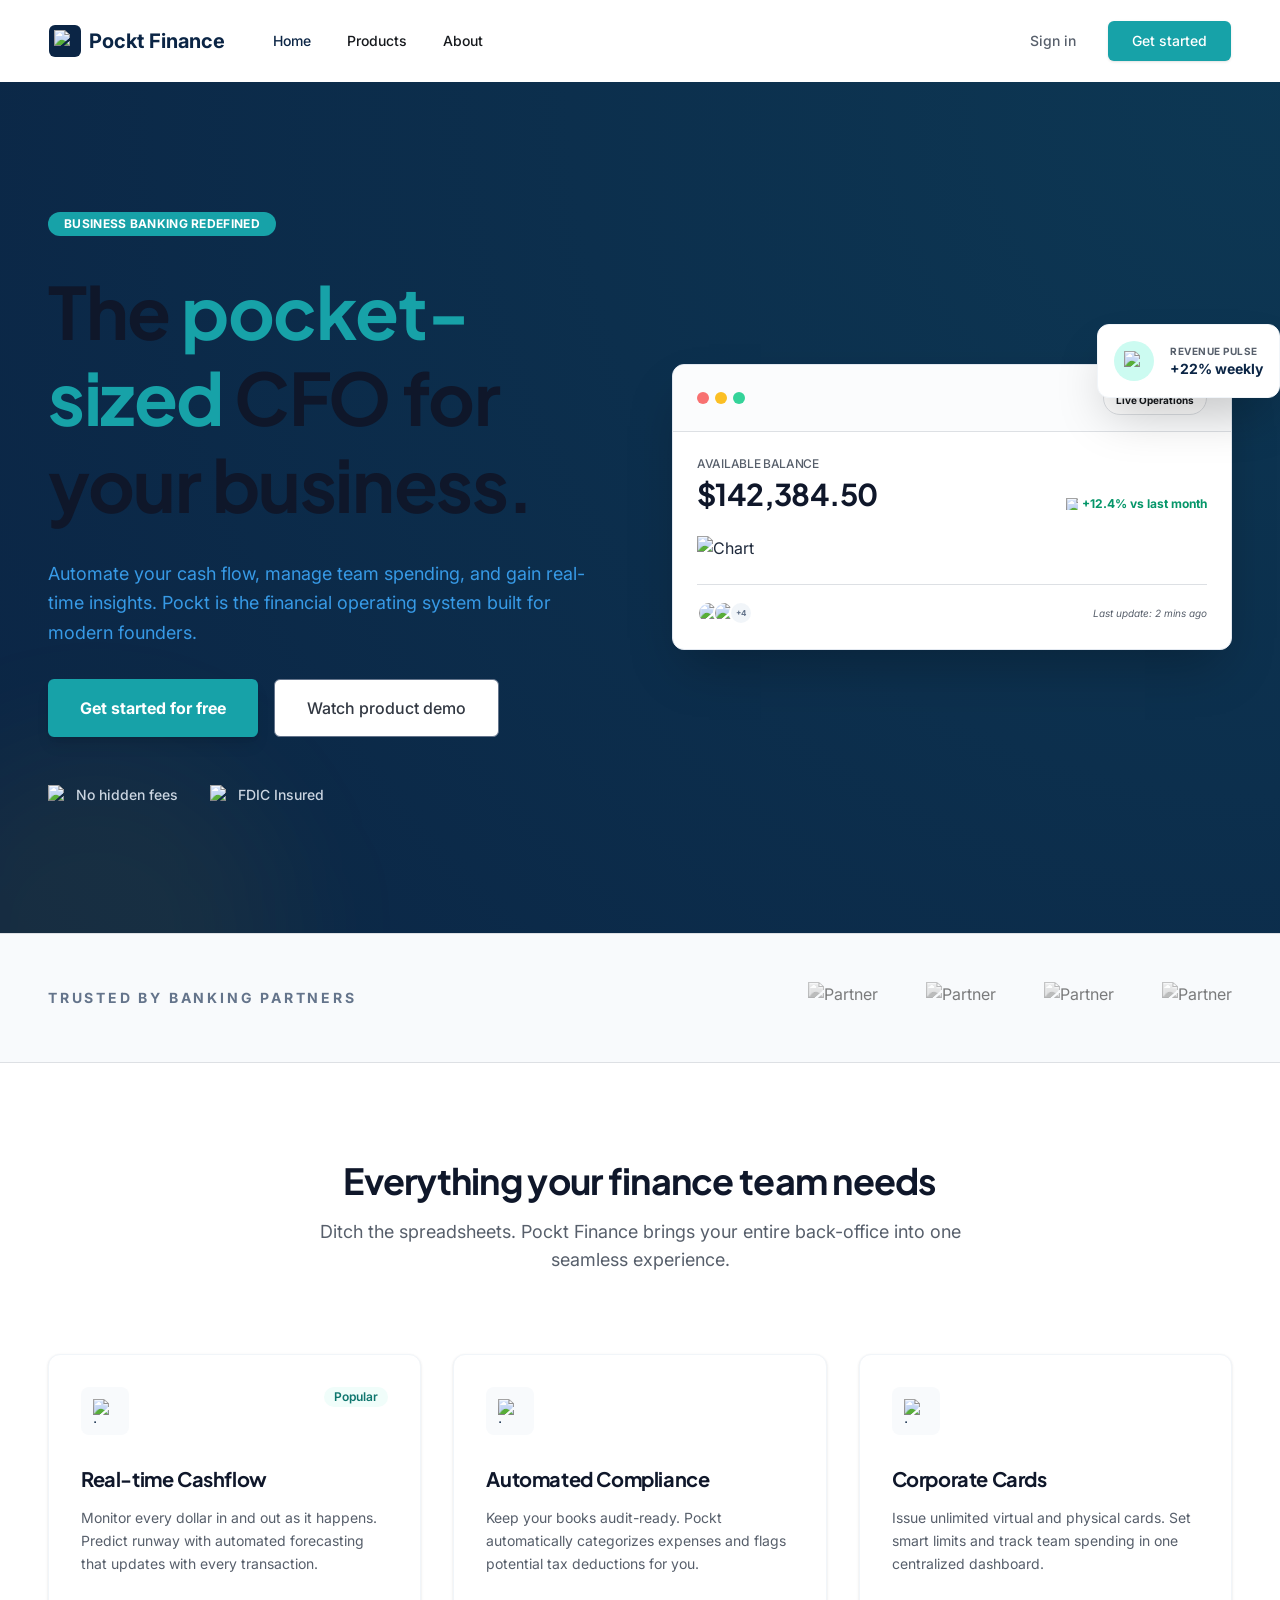
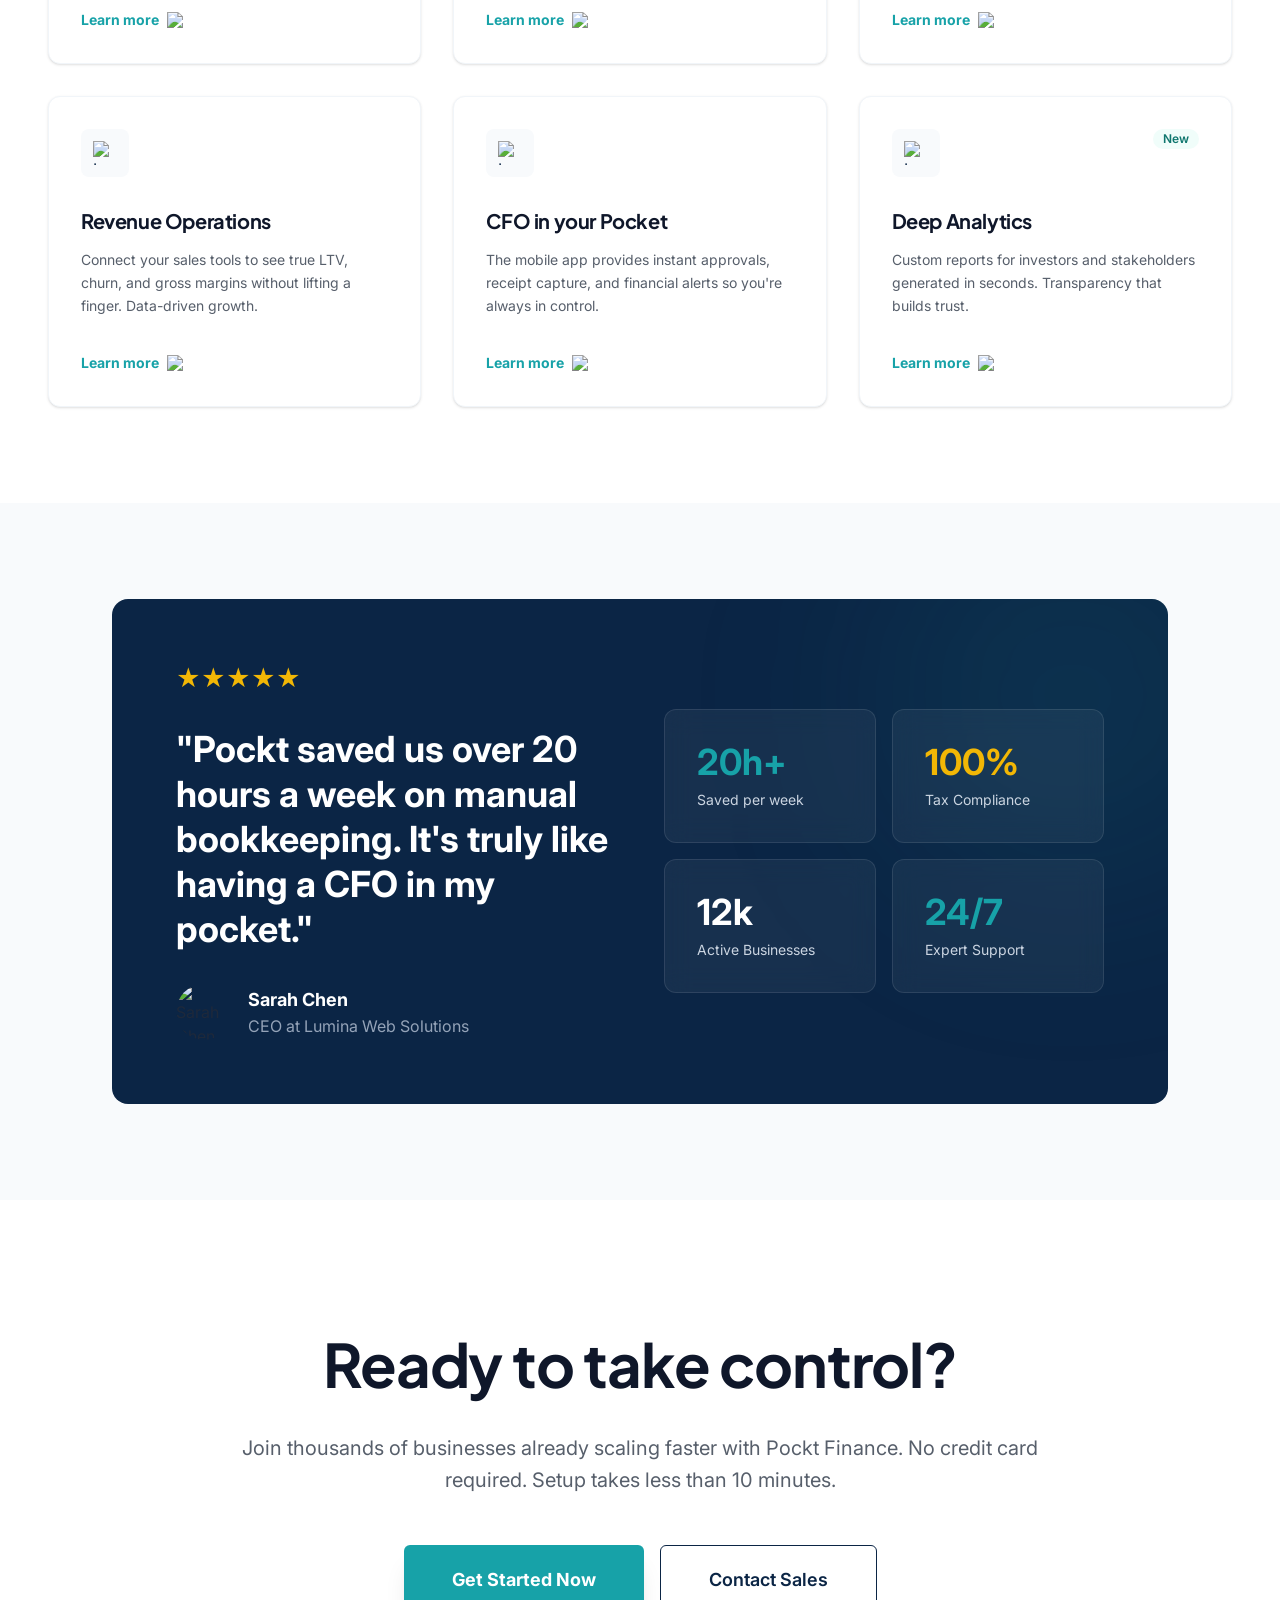
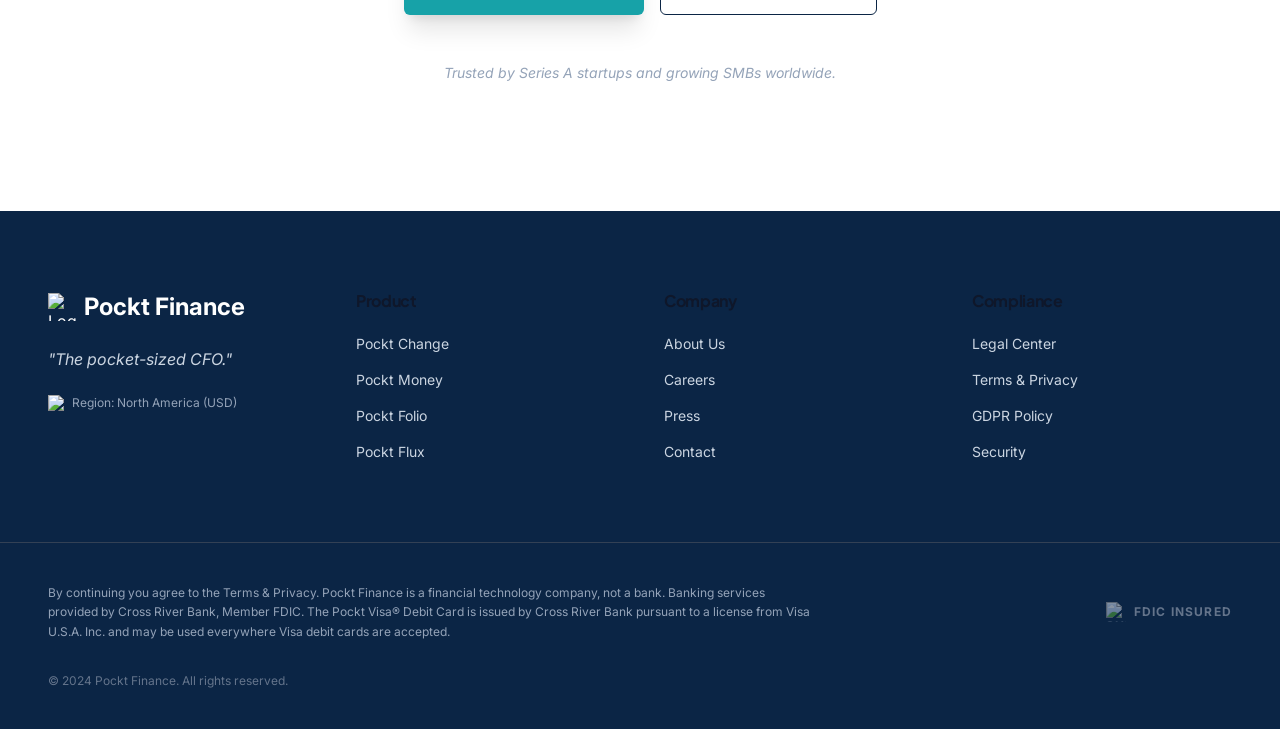
==== index.html @ bc55a189 "Add files via upload" ====
<!DOCTYPE html>
<html lang="en">
<head>
  <meta charset="UTF-8">
  <meta name="viewport" content="width=device-width, initial-scale=1.0">
  <title>Pockt Finance - The pocket-sized CFO</title>
  <script src="./tailwindcss.js"></script>
  <script src="./iconify-icon.min.js"></script>
  <link href="https://fonts.googleapis.com/css2?family=Inter:ital,wght@0,100;0,200;0,300;0,400;0,500;0,600;0,700;0,800;0,900;1,100;1,200;1,300;1,400;1,500;1,600;1,700;1,800;1,900&amp;display=swap" type="text/css" rel="stylesheet">
  <link href="https://fonts.googleapis.com/css2?family=Plus+Jakarta+Sans:ital,wght@0,100;0,200;0,300;0,400;0,500;0,600;0,700;0,800;0,900;1,100;1,200;1,300;1,400;1,500;1,600;1,700;1,800;1,900&amp;display=swap" type="text/css" rel="stylesheet">
  <link href="https://fonts.googleapis.com/css2?family=Outfit:ital,wght@0,100;0,200;0,300;0,400;0,500;0,600;0,700;0,800;0,900;1,100;1,200;1,300;1,400;1,500;1,600;1,700;1,800;1,900&amp;display=swap" type="text/css" rel="stylesheet">
  <style>
    body {
      font-family: "Inter", ui-sans-serif, system-ui, -apple-system, BlinkMacSystemFont, "Segoe UI", Roboto, "Helvetica Neue", Arial, sans-serif;
      -webkit-font-smoothing: antialiased;
      -moz-osx-font-smoothing: grayscale;
      color: #1e293b;
    }

    h1, h2, h3, h4, h5, h6 {
      font-family: "Plus Jakarta Sans", "Outfit", ui-sans-serif, system-ui, sans-serif;
      font-weight: 700;
      letter-spacing: -0.02em;
      line-height: 1.2;
      color: #0f172a;
    }

    .text-balance {
      text-wrap: balance;
    }

    .glass-panel {
      background: rgba(255, 255, 255, 0.8);
      backdrop-filter: blur(12px);
      -webkit-backdrop-filter: blur(12px);
      border: 1px solid rgba(255, 255, 255, 0.3);
    }

    .hero-gradient {
      background: radial-gradient(circle at top right, rgba(23, 162, 168, 0.15), transparent),
                  #0B2545;
    }

    .mask-fade-edge {
      mask-image: linear-gradient(to right, transparent, black 15%, black 85%, transparent);
    }

    * {
      transition: all 0.2s ease;
    }

    ::-webkit-scrollbar {
      width: 8px;
      height: 8px;
    }

    ::-webkit-scrollbar-track {
      background: #f8fafc;
    }

    ::-webkit-scrollbar-thumb {
      background: #cbd5e1;
      border-radius: 100px;
    }

    ::-webkit-scrollbar-thumb:hover {
      background: #94a3b8;
    }

    @layer base {
      button, a {
        cursor: pointer;
      }
    }
  </style>
</head>
<body class="bg-white">

  <!-- Navigation -->
  <header class="sticky top-0 z-50 glass-panel border-b border-[#DDE0E4]">
    <nav class="max-w-7xl mx-auto px-4 sm:px-6 lg:px-12 h-20 flex items-center justify-between">
      <div class="flex items-center gap-8">
        <div class="flex items-center gap-2">
          <div class="w-8 h-8 bg-[#0B2545] rounded-md flex items-center justify-center">
            <img src="./assets/IMG_1.svg" class="w-5.5 h-5.5" alt="Logo">
          </div>
          <span class="text-xl font-bold text-[#0B2545]">Pockt Finance</span>
        </div>
        <div class="hidden md:flex items-center gap-1">
          <a href="#" class="px-4 py-2 text-sm font-medium text-[#0B2545] hover:bg-slate-50 rounded-md">Home</a>
          <a href="#" class="px-4 py-2 text-sm font-medium text-[#16191D] hover:bg-slate-50 rounded-md">Products</a>
          <a href="#" class="px-4 py-2 text-sm font-medium text-[#16191D] hover:bg-slate-50 rounded-md">About</a>
        </div>
      </div>
      <div class="flex items-center gap-4">
        <button class="px-4 py-2 text-sm font-medium text-[#575F6B] hover:text-[#0B2545]">Sign in</button>
        <button class="px-6 py-2.5 text-sm font-medium text-white bg-[#17A2A8] rounded-md hover:bg-[#148e93] shadow-sm">Get started</button>
        <button class="md:hidden text-[#0B2545]">
          <iconify-icon icon="lucide:menu" width="24"></iconify-icon>
        </button>
      </div>
    </nav>
  </header>

  <main>
    <!-- Hero Section -->
    <section class="hero-gradient relative overflow-hidden py-20 lg:py-32">
      <div class="max-w-7xl mx-auto px-4 sm:px-6 lg:px-12 grid lg:grid-cols-2 gap-16 items-center relative z-10">
        <div class="space-y-8">
          <div class="inline-flex items-center px-4 py-1 bg-[#17A2A8] rounded-full">
            <span class="text-xs font-bold text-white uppercase tracking-wide">Business Banking Redefined</span>
          </div>
          <h1 class="text-5xl lg:text-7xl font-extrabold text-white leading-[1.1] tracking-tight">
            The <span class="text-[#17A2A8]">pocket-sized</span> CFO for your business.
          </h1>
          <p class="text-lg text-[#379ae6] max-w-xl leading-relaxed">
            Automate your cash flow, manage team spending, and gain real-time insights. Pockt is the financial operating system built for modern founders.
          </p>
          <div class="flex flex-col sm:flex-row gap-4">
            <button class="px-8 py-4 bg-[#17A2A8] text-white font-bold rounded-md shadow-lg hover:bg-[#148e93] transition-transform hover:-translate-y-0.5">
              Get started for free
            </button>
            <button class="px-8 py-4 bg-white text-[#323842] font-medium rounded-md border border-[#64748B] hover:bg-slate-50 transition-transform hover:-translate-y-0.5">
              Watch product demo
            </button>
          </div>
          <div class="flex items-center gap-8 pt-4">
            <div class="flex items-center gap-2 text-[#CBD5E1] text-sm font-medium">
              <img src="./assets/IMG_7.svg" class="w-5 h-5 text-[#17A2A8]" alt="Check">
              No hidden fees
            </div>
            <div class="flex items-center gap-2 text-[#CBD5E1] text-sm font-medium">
              <img src="./assets/IMG_7.svg" class="w-5 h-5 text-[#17A2A8]" alt="Check">
              FDIC Insured
            </div>
          </div>
        </div>

        <!-- Hero Dashboard Mockup -->
        <div class="relative">
          <!-- Floating Revenue Pulse -->
          <div class="absolute -top-10 -right-4 lg:-right-12 z-20 bg-white p-4 rounded-xl shadow-2xl border border-[#F1F5F9] flex items-center gap-4 animate-bounce-slow">
            <div class="w-10 h-10 bg-[#CCFBF1] rounded-full flex items-center justify-center">
              <img src="./assets/IMG_2.svg" class="w-5 h-5 text-[#0D9488]" alt="Up">
            </div>
            <div>
              <p class="text-[10px] font-bold text-[#575F6B] uppercase tracking-wider">Revenue Pulse</p>
              <p class="text-sm font-bold text-[#0B2545]">+22% weekly</p>
            </div>
          </div>

          <!-- Main Dashboard Card -->
          <div class="bg-white rounded-xl shadow-2xl overflow-hidden border border-slate-200">
            <div class="bg-[#F8FAFC]/50 px-6 py-4 border-b border-[#DDE0E4] flex items-center justify-between">
              <div class="flex gap-1.5">
                <div class="w-3 h-3 bg-[#F87171] rounded-full"></div>
                <div class="w-3 h-3 bg-[#FBBF24] rounded-full"></div>
                <div class="w-3 h-3 bg-[#34D399] rounded-full"></div>
              </div>
              <div class="px-3 py-1 bg-white border border-[#DDE0E4] rounded-full">
                <span class="text-[10px] font-bold text-[#16191D]">Live Operations</span>
              </div>
            </div>
            <div class="p-6 space-y-6">
              <div class="flex justify-between items-end">
                <div>
                  <p class="text-xs font-medium text-[#575F6B] uppercase tracking-tight">Available Balance</p>
                  <h3 class="text-3xl font-bold text-[#0B2545] mt-1">$142,384.50</h3>
                </div>
                <div class="flex items-center gap-1 text-[#059669] text-xs font-bold">
                  <img src="./assets/IMG_3.svg" class="w-3 h-3" alt="Activity">
                  +12.4% vs last month
                </div>
              </div>
              <div class="w-full">
                <img src="./assets/IMG_4.svg" class="w-full h-auto" alt="Chart">
              </div>
              <div class="pt-4 border-t border-[#DDE0E4] flex items-center justify-between">
                <div class="flex -space-x-2">
                  <img src="./assets/IMG_5.webp" class="w-6 h-6 rounded-full border-2 border-white" alt="User">
                  <img src="./assets/IMG_6.webp" class="w-6 h-6 rounded-full border-2 border-white" alt="User">
                  <div class="w-6 h-6 rounded-full bg-[#F1F5F9] border-2 border-white flex items-center justify-center text-[8px] font-bold text-[#64748B]">
                    +4
                  </div>
                </div>
                <span class="text-[10px] italic text-[#575F6B]">Last update: 2 mins ago</span>
              </div>
            </div>
          </div>
        </div>
      </div>
      <!-- Decorative Background Element -->
      <div class="absolute -bottom-48 -left-24 w-96 h-96 bg-[#F2B705]/5 rounded-full blur-[64px]"></div>
    </section>

    <!-- Partners Section -->
    <section class="bg-[#F8FAFC] border-y border-[#DDE0E4] py-12">
      <div class="max-w-7xl mx-auto px-4 sm:px-6 lg:px-12 flex flex-col md:flex-row items-center justify-between gap-8">
        <span class="text-sm font-bold text-[#64748B] uppercase tracking-[0.2em]">Trusted by banking partners</span>
        <div class="flex flex-wrap justify-center items-center gap-12 opacity-60 grayscale hover:grayscale-0 transition-all">
          <img src="./assets/IMG_8.webp" class="h-8 w-auto object-contain" alt="Partner">
          <img src="./assets/IMG_9.webp" class="h-8 w-auto object-contain" alt="Partner">
          <img src="./assets/IMG_10.webp" class="h-8 w-auto object-contain" alt="Partner">
          <img src="./assets/IMG_11.webp" class="h-8 w-auto object-contain" alt="Partner">
        </div>
      </div>
    </section>

    <!-- Features Section -->
    <section class="py-24 bg-white">
      <div class="max-w-7xl mx-auto px-4 sm:px-6 lg:px-12 text-center mb-20">
        <h2 class="text-4xl font-bold text-[#0B2545] mb-4">Everything your finance team needs</h2>
        <p class="text-lg text-[#575F6B] max-w-2xl mx-auto">
          Ditch the spreadsheets. Pockt Finance brings your entire back-office into one seamless experience.
        </p>
      </div>

      <div class="max-w-7xl mx-auto px-4 sm:px-6 lg:px-12 grid md:grid-cols-2 lg:grid-cols-3 gap-8">
        <!-- Feature 1 -->
        <div class="p-8 bg-white rounded-xl shadow-sm border border-slate-100 hover:shadow-md transition-shadow group">
          <div class="flex justify-between items-start mb-8">
            <div class="w-12 h-12 bg-[#F8FAFC] rounded-lg flex items-center justify-center">
              <img src="./assets/IMG_12.svg" class="w-6 h-6 text-[#0B2545]" alt="Icon">
            </div>
            <span class="px-2.5 py-0.5 bg-[#F0FDFA] text-[#0F766E] text-xs font-semibold rounded-full">Popular</span>
          </div>
          <h3 class="text-xl font-bold text-[#0B2545] mb-4">Real-time Cashflow</h3>
          <p class="text-sm text-[#575F6B] leading-relaxed mb-8">
            Monitor every dollar in and out as it happens. Predict runway with automated forecasting that updates with every transaction.
          </p>
          <a href="#" class="inline-flex items-center gap-2 text-sm font-bold text-[#17A2A8] hover:gap-3 transition-all">
            Learn more <img src="./assets/IMG_13.svg" class="w-4 h-4" alt="Arrow">
          </a>
        </div>

        <!-- Feature 2 -->
        <div class="p-8 bg-white rounded-xl shadow-sm border border-slate-100 hover:shadow-md transition-shadow group">
          <div class="w-12 h-12 bg-[#F8FAFC] rounded-lg flex items-center justify-center mb-8">
            <img src="./assets/IMG_14.svg" class="w-6 h-6 text-[#0B2545]" alt="Icon">
          </div>
          <h3 class="text-xl font-bold text-[#0B2545] mb-4">Automated Compliance</h3>
          <p class="text-sm text-[#575F6B] leading-relaxed mb-8">
            Keep your books audit-ready. Pockt automatically categorizes expenses and flags potential tax deductions for you.
          </p>
          <a href="#" class="inline-flex items-center gap-2 text-sm font-bold text-[#17A2A8] hover:gap-3 transition-all">
            Learn more <img src="./assets/IMG_13.svg" class="w-4 h-4" alt="Arrow">
          </a>
        </div>

        <!-- Feature 3 -->
        <div class="p-8 bg-white rounded-xl shadow-sm border border-slate-100 hover:shadow-md transition-shadow group">
          <div class="w-12 h-12 bg-[#F8FAFC] rounded-lg flex items-center justify-center mb-8">
            <img src="./assets/IMG_15.svg" class="w-6 h-6 text-[#0B2545]" alt="Icon">
          </div>
          <h3 class="text-xl font-bold text-[#0B2545] mb-4">Corporate Cards</h3>
          <p class="text-sm text-[#575F6B] leading-relaxed mb-8">
            Issue unlimited virtual and physical cards. Set smart limits and track team spending in one centralized dashboard.
          </p>
          <a href="#" class="inline-flex items-center gap-2 text-sm font-bold text-[#17A2A8] hover:gap-3 transition-all">
            Learn more <img src="./assets/IMG_13.svg" class="w-4 h-4" alt="Arrow">
          </a>
        </div>

        <!-- Feature 4 -->
        <div class="p-8 bg-white rounded-xl shadow-sm border border-slate-100 hover:shadow-md transition-shadow group">
          <div class="w-12 h-12 bg-[#F8FAFC] rounded-lg flex items-center justify-center mb-8">
            <img src="./assets/IMG_16.svg" class="w-6 h-6 text-[#0B2545]" alt="Icon">
          </div>
          <h3 class="text-xl font-bold text-[#0B2545] mb-4">Revenue Operations</h3>
          <p class="text-sm text-[#575F6B] leading-relaxed mb-8">
            Connect your sales tools to see true LTV, churn, and gross margins without lifting a finger. Data-driven growth.
          </p>
          <a href="#" class="inline-flex items-center gap-2 text-sm font-bold text-[#17A2A8] hover:gap-3 transition-all">
            Learn more <img src="./assets/IMG_13.svg" class="w-4 h-4" alt="Arrow">
          </a>
        </div>

        <!-- Feature 5 -->
        <div class="p-8 bg-white rounded-xl shadow-sm border border-slate-100 hover:shadow-md transition-shadow group">
          <div class="w-12 h-12 bg-[#F8FAFC] rounded-lg flex items-center justify-center mb-8">
            <img src="./assets/IMG_17.svg" class="w-6 h-6 text-[#0B2545]" alt="Icon">
          </div>
          <h3 class="text-xl font-bold text-[#0B2545] mb-4">CFO in your Pocket</h3>
          <p class="text-sm text-[#575F6B] leading-relaxed mb-8">
            The mobile app provides instant approvals, receipt capture, and financial alerts so you're always in control.
          </p>
          <a href="#" class="inline-flex items-center gap-2 text-sm font-bold text-[#17A2A8] hover:gap-3 transition-all">
            Learn more <img src="./assets/IMG_13.svg" class="w-4 h-4" alt="Arrow">
          </a>
        </div>

        <!-- Feature 6 -->
        <div class="p-8 bg-white rounded-xl shadow-sm border border-slate-100 hover:shadow-md transition-shadow group">
          <div class="flex justify-between items-start mb-8">
            <div class="w-12 h-12 bg-[#F8FAFC] rounded-lg flex items-center justify-center">
              <img src="./assets/IMG_18.svg" class="w-6 h-6 text-[#0B2545]" alt="Icon">
            </div>
            <span class="px-2.5 py-0.5 bg-[#F0FDFA] text-[#0F766E] text-xs font-semibold rounded-full">New</span>
          </div>
          <h3 class="text-xl font-bold text-[#0B2545] mb-4">Deep Analytics</h3>
          <p class="text-sm text-[#575F6B] leading-relaxed mb-8">
            Custom reports for investors and stakeholders generated in seconds. Transparency that builds trust.
          </p>
          <a href="#" class="inline-flex items-center gap-2 text-sm font-bold text-[#17A2A8] hover:gap-3 transition-all">
            Learn more <img src="./assets/IMG_13.svg" class="w-4 h-4" alt="Arrow">
          </a>
        </div>
      </div>
    </section>

    <!-- Testimonial Section -->
    <section class="py-24 bg-[#F8FAFC]">
      <div class="max-w-6xl mx-auto px-4 sm:px-6 lg:px-12">
        <div class="bg-[#0B2545] rounded-2xl overflow-hidden relative p-8 lg:p-16 grid lg:grid-cols-2 gap-12 items-center">
          <!-- Glow effect -->
          <div class="absolute -top-24 -right-24 w-96 h-96 bg-[#17A2A8]/10 rounded-full blur-[100px]"></div>
          
          <div class="space-y-8 relative z-10">
            <div class="flex text-[#F2B705] text-2xl">★★★★★</div>
            <blockquote class="text-3xl lg:text-4xl font-bold text-white leading-tight">
              "Pockt saved us over 20 hours a week on manual bookkeeping. It's truly like having a CFO in my pocket."
            </blockquote>
            <div class="flex items-center gap-4">
              <img src="./assets/IMG_19.webp" class="w-14 h-14 rounded-full object-cover" alt="Sarah Chen">
              <div>
                <p class="text-lg font-bold text-white">Sarah Chen</p>
                <p class="text-[#94A3B8]">CEO at Lumina Web Solutions</p>
              </div>
            </div>
          </div>

          <div class="grid grid-cols-2 gap-4 relative z-10">
            <div class="bg-white/5 backdrop-blur-md border border-white/10 p-8 rounded-xl">
              <p class="text-4xl font-bold text-[#17A2A8] mb-2">20h+</p>
              <p class="text-sm text-[#CBD5E1]">Saved per week</p>
            </div>
            <div class="bg-white/5 backdrop-blur-md border border-white/10 p-8 rounded-xl">
              <p class="text-4xl font-bold text-[#F2B705] mb-2">100%</p>
              <p class="text-sm text-[#CBD5E1]">Tax Compliance</p>
            </div>
            <div class="bg-white/5 backdrop-blur-md border border-white/10 p-8 rounded-xl">
              <p class="text-4xl font-bold text-white mb-2">12k</p>
              <p class="text-sm text-[#CBD5E1]">Active Businesses</p>
            </div>
            <div class="bg-white/5 backdrop-blur-md border border-white/10 p-8 rounded-xl">
              <p class="text-4xl font-bold text-[#17A2A8] mb-2">24/7</p>
              <p class="text-sm text-[#CBD5E1]">Expert Support</p>
            </div>
          </div>
        </div>
      </div>
    </section>

    <!-- CTA Section -->
    <section class="py-32 bg-white text-center">
      <div class="max-w-4xl mx-auto px-4 sm:px-6 lg:px-12 space-y-8">
        <h2 class="text-5xl lg:text-6xl font-extrabold text-[#0B2545] tracking-tight">Ready to take control?</h2>
        <p class="text-xl text-[#575F6B] leading-relaxed">
          Join thousands of businesses already scaling faster with Pockt Finance. No credit card required. Setup takes less than 10 minutes.
        </p>
        <div class="flex flex-col sm:flex-row justify-center gap-4 pt-4">
          <button class="px-12 py-5 bg-[#17A2A8] text-white text-lg font-bold rounded-md shadow-xl hover:bg-[#148e93] transition-all hover:-translate-y-1">
            Get Started Now
          </button>
          <button class="px-12 py-5 bg-white text-[#0B2545] text-lg font-semibold rounded-md border border-[#0B2545] hover:bg-slate-50 transition-all hover:-translate-y-1">
            Contact Sales
          </button>
        </div>
        <p class="text-sm italic text-[#94A3B8] pt-4">
          Trusted by Series A startups and growing SMBs worldwide.
        </p>
      </div>
    </section>
  </main>

  <!-- Footer -->
  <footer class="bg-[#0B2545] text-white pt-20 pb-10">
    <div class="max-w-7xl mx-auto px-4 sm:px-6 lg:px-12 grid grid-cols-1 md:grid-cols-2 lg:grid-cols-4 gap-12 mb-20">
      <div class="space-y-6">
        <div class="flex items-center gap-2">
          <img src="./assets/IMG_1.svg" class="w-7 h-7" alt="Logo">
          <span class="text-2xl font-bold">Pockt Finance</span>
        </div>
        <p class="text-[#CBD5E1] italic">"The pocket-sized CFO."</p>
        <div class="flex items-center gap-2 text-[#94A3B8] text-xs">
          <img src="./assets/IMG_20.svg" class="w-4 h-4" alt="Globe">
          Region: North America (USD)
        </div>
      </div>

      <div>
        <h4 class="text-base font-semibold mb-6">Product</h4>
        <ul class="space-y-4 text-sm text-[#CBD5E1]">
          <li><a href="#" class="hover:text-white transition-colors">Pockt Change</a></li>
          <li><a href="#" class="hover:text-white transition-colors">Pockt Money</a></li>
          <li><a href="#" class="hover:text-white transition-colors">Pockt Folio</a></li>
          <li><a href="#" class="hover:text-white transition-colors">Pockt Flux</a></li>
        </ul>
      </div>

      <div>
        <h4 class="text-base font-semibold mb-6">Company</h4>
        <ul class="space-y-4 text-sm text-[#CBD5E1]">
          <li><a href="#" class="hover:text-white transition-colors">About Us</a></li>
          <li><a href="#" class="hover:text-white transition-colors">Careers</a></li>
          <li><a href="#" class="hover:text-white transition-colors">Press</a></li>
          <li><a href="#" class="hover:text-white transition-colors">Contact</a></li>
        </ul>
      </div>

      <div>
        <h4 class="text-base font-semibold mb-6">Compliance</h4>
        <ul class="space-y-4 text-sm text-[#CBD5E1]">
          <li><a href="#" class="hover:text-white transition-colors">Legal Center</a></li>
          <li><a href="#" class="hover:text-white transition-colors">Terms & Privacy</a></li>
          <li><a href="#" class="hover:text-white transition-colors">GDPR Policy</a></li>
          <li><a href="#" class="hover:text-white transition-colors">Security</a></li>
        </ul>
      </div>
    </div>

    <div class="max-w-7xl mx-auto px-4 sm:px-6 lg:px-12 border-t border-[#334155] pt-10">
      <div class="flex flex-col lg:flex-row justify-between gap-8">
        <p class="text-xs text-[#94A3B8] max-w-3xl leading-relaxed">
          By continuing you agree to the Terms & Privacy. Pockt Finance is a financial technology company, not a bank. Banking services provided by Cross River Bank, Member FDIC. The Pockt Visa® Debit Card is issued by Cross River Bank pursuant to a license from Visa U.S.A. Inc. and may be used everywhere Visa debit cards are accepted.
        </p>
        <div class="flex items-center gap-2 text-[#64748B] text-xs font-bold uppercase tracking-widest">
          <img src="./assets/IMG_14.svg" class="w-5 h-5 opacity-50" alt="Shield">
          FDIC Insured
        </div>
      </div>
      <p class="text-xs text-[#64748B] mt-8">© 2024 Pockt Finance. All rights reserved.</p>
    </div>
  </footer>

</body>
</html>
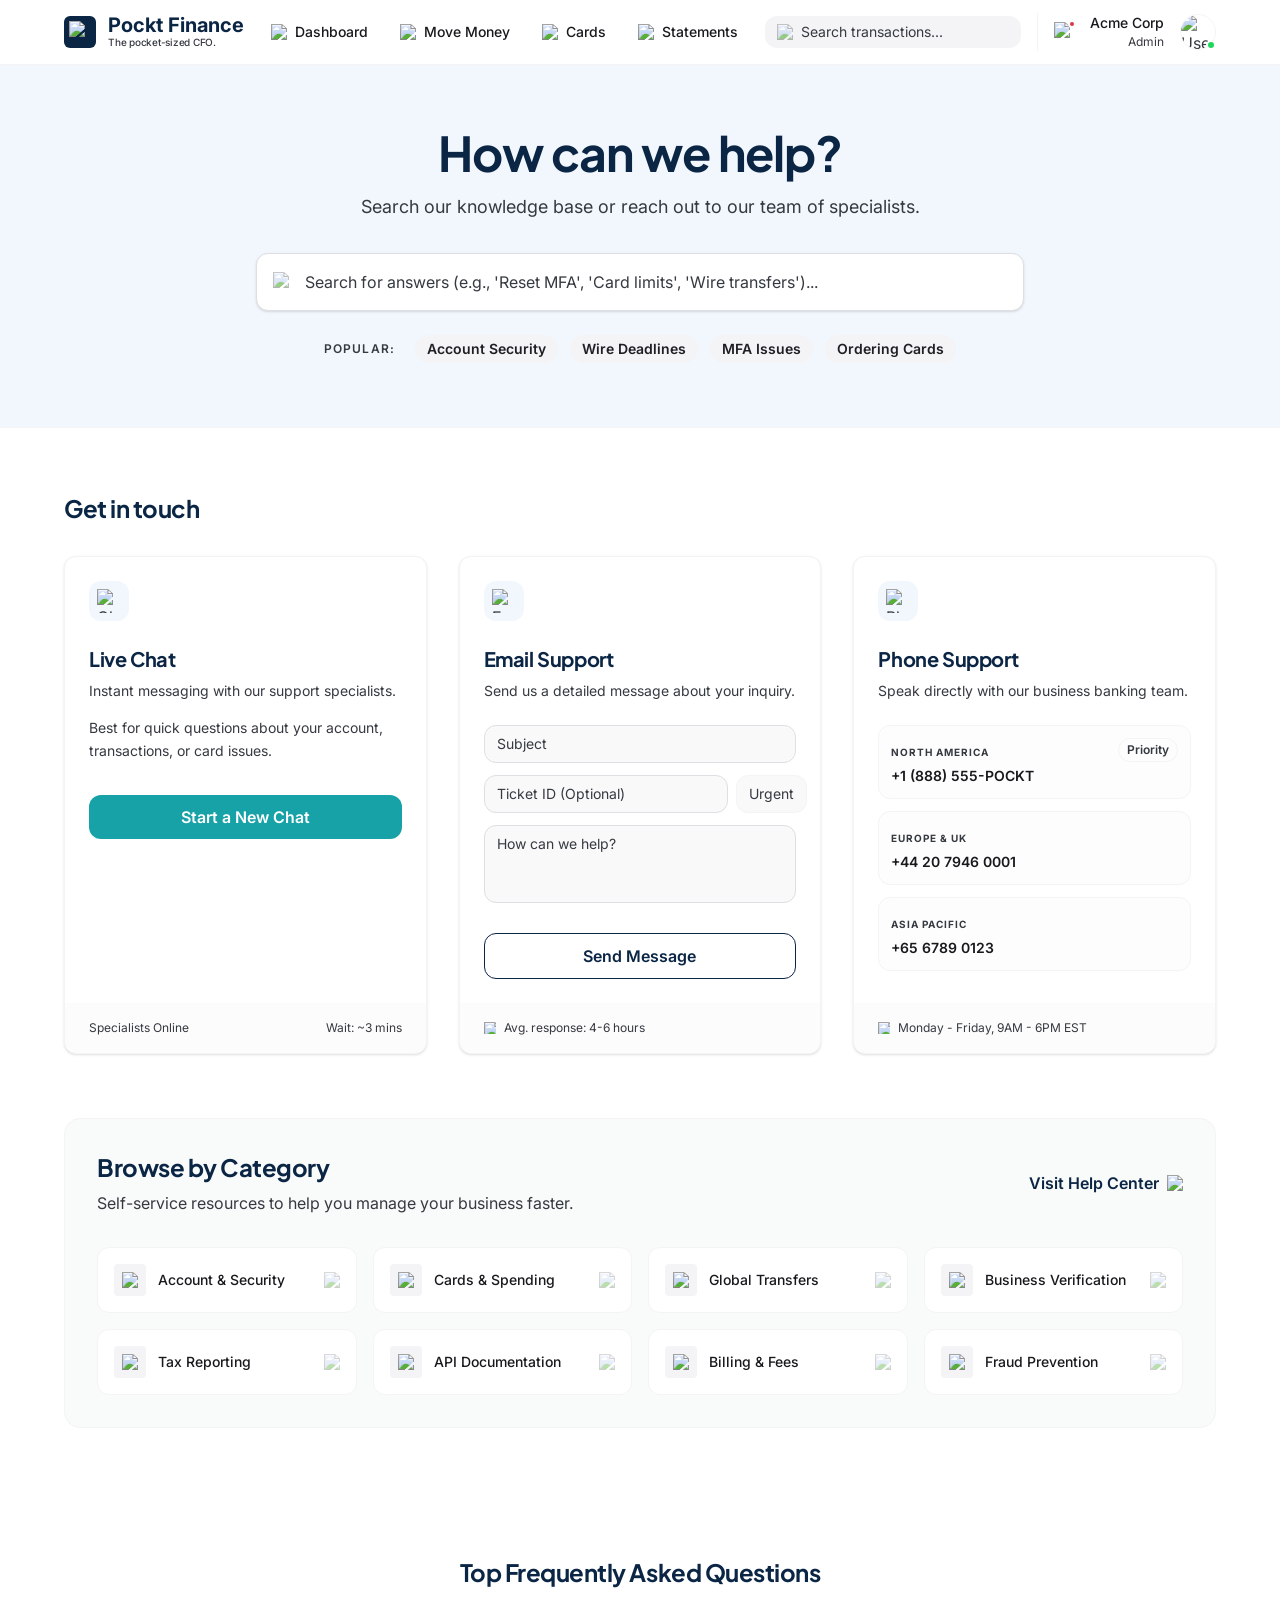
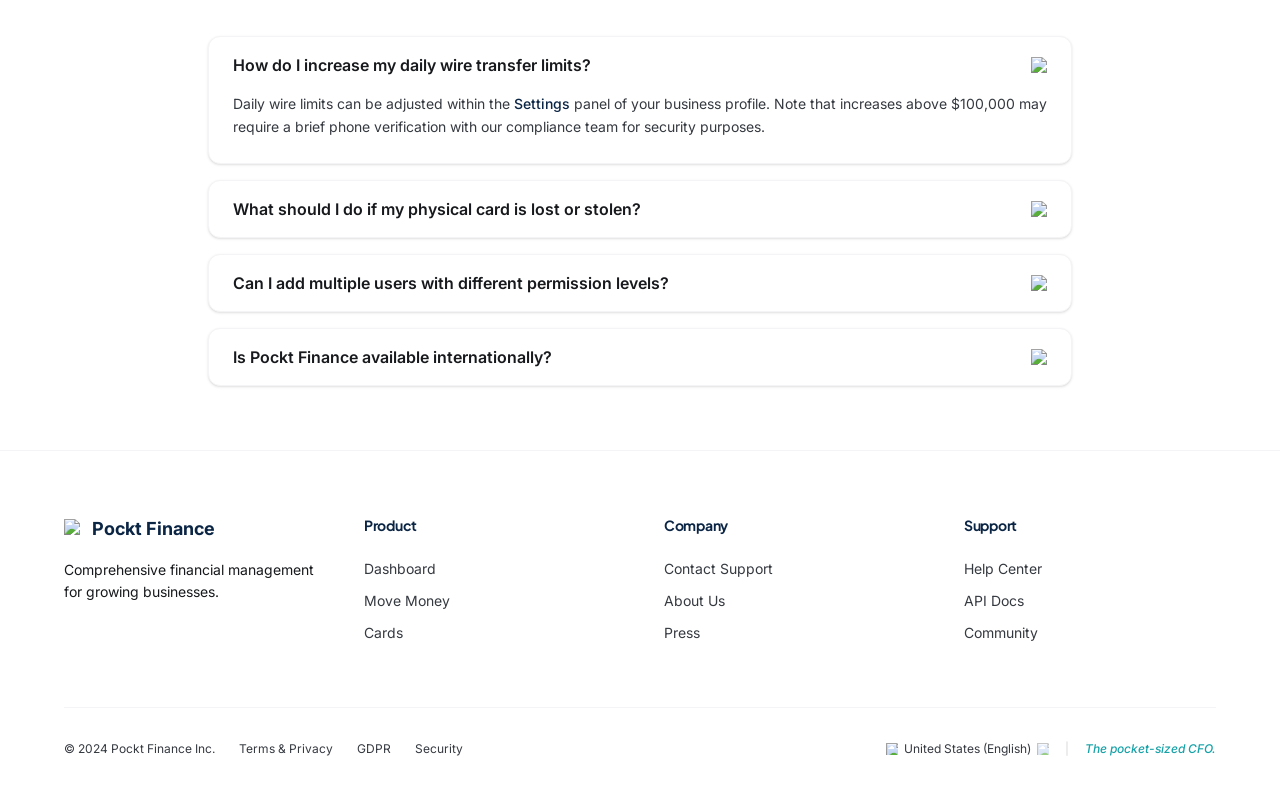
==== commit 5438cc4a: "Add files via upload" ====
--- a/index.html
+++ b/index.html
@@ -3,46 +3,37 @@
 <head>
   <meta charset="UTF-8">
   <meta name="viewport" content="width=device-width, initial-scale=1.0">
-  <title>Pockt Finance - The pocket-sized CFO</title>
+  <title>Pockt Finance | Help & Support</title>
+  
+  <!-- Tailwind CSS v4 -->
   <script src="./tailwindcss.js"></script>
+  
+  <!-- Iconify Web Component -->
   <script src="./iconify-icon.min.js"></script>
+  
+  <!-- Fonts -->
   <link href="https://fonts.googleapis.com/css2?family=Inter:ital,wght@0,100;0,200;0,300;0,400;0,500;0,600;0,700;0,800;0,900;1,100;1,200;1,300;1,400;1,500;1,600;1,700;1,800;1,900&amp;display=swap" type="text/css" rel="stylesheet">
   <link href="https://fonts.googleapis.com/css2?family=Plus+Jakarta+Sans:ital,wght@0,100;0,200;0,300;0,400;0,500;0,600;0,700;0,800;0,900;1,100;1,200;1,300;1,400;1,500;1,600;1,700;1,800;1,900&amp;display=swap" type="text/css" rel="stylesheet">
   <link href="https://fonts.googleapis.com/css2?family=Outfit:ital,wght@0,100;0,200;0,300;0,400;0,500;0,600;0,700;0,800;0,900;1,100;1,200;1,300;1,400;1,500;1,600;1,700;1,800;1,900&amp;display=swap" type="text/css" rel="stylesheet">
+
   <style>
     body {
-      font-family: "Inter", ui-sans-serif, system-ui, -apple-system, BlinkMacSystemFont, "Segoe UI", Roboto, "Helvetica Neue", Arial, sans-serif;
+      font-family: "Inter", ui-sans-serif, system-ui, sans-serif;
+      color: #353940;
       -webkit-font-smoothing: antialiased;
       -moz-osx-font-smoothing: grayscale;
-      color: #1e293b;
+      background-color: #ffffff;
     }
 
     h1, h2, h3, h4, h5, h6 {
-      font-family: "Plus Jakarta Sans", "Outfit", ui-sans-serif, system-ui, sans-serif;
+      font-family: "Plus Jakarta Sans", ui-sans-serif, system-ui, sans-serif;
       font-weight: 700;
       letter-spacing: -0.02em;
-      line-height: 1.2;
-      color: #0f172a;
-    }
-
-    .text-balance {
-      text-wrap: balance;
-    }
-
-    .glass-panel {
-      background: rgba(255, 255, 255, 0.8);
-      backdrop-filter: blur(12px);
-      -webkit-backdrop-filter: blur(12px);
-      border: 1px solid rgba(255, 255, 255, 0.3);
-    }
-
-    .hero-gradient {
-      background: radial-gradient(circle at top right, rgba(23, 162, 168, 0.15), transparent),
-                  #0B2545;
-    }
-
-    .mask-fade-edge {
-      mask-image: linear-gradient(to right, transparent, black 15%, black 85%, transparent);
+      color: #0B2545;
+    }
+
+    .font-outfit {
+      font-family: "Outfit", ui-sans-serif, system-ui, sans-serif;
     }
 
     * {
@@ -53,383 +44,404 @@
       width: 8px;
       height: 8px;
     }
-
     ::-webkit-scrollbar-track {
-      background: #f8fafc;
-    }
-
+      background: #f1f5f9;
+    }
     ::-webkit-scrollbar-thumb {
       background: #cbd5e1;
-      border-radius: 100px;
-    }
-
+      border-radius: 4px;
+    }
     ::-webkit-scrollbar-thumb:hover {
       background: #94a3b8;
     }
 
-    @layer base {
-      button, a {
-        cursor: pointer;
-      }
+    .glass-panel {
+      background: rgba(255, 255, 255, 0.6);
+      backdrop-filter: blur(8px);
+      -webkit-backdrop-filter: blur(8px);
+    }
+
+    .input-focus-ring:focus {
+      outline: none;
+      box-shadow: 0 0 0 2px rgba(23, 162, 168, 0.2);
+      border-color: #17A2A8;
+    }
+
+    .card-hover-effect:hover {
+      transform: translateY(-2px);
+      box-shadow: 0 10px 25px -5px rgba(0, 0, 0, 0.05), 0 8px 10px -6px rgba(0, 0, 0, 0.05);
     }
   </style>
 </head>
-<body class="bg-white">
-
-  <!-- Navigation -->
-  <header class="sticky top-0 z-50 glass-panel border-b border-[#DDE0E4]">
-    <nav class="max-w-7xl mx-auto px-4 sm:px-6 lg:px-12 h-20 flex items-center justify-between">
-      <div class="flex items-center gap-8">
-        <div class="flex items-center gap-2">
-          <div class="w-8 h-8 bg-[#0B2545] rounded-md flex items-center justify-center">
-            <img src="./assets/IMG_1.svg" class="w-5.5 h-5.5" alt="Logo">
-          </div>
-          <span class="text-xl font-bold text-[#0B2545]">Pockt Finance</span>
-        </div>
-        <div class="hidden md:flex items-center gap-1">
-          <a href="#" class="px-4 py-2 text-sm font-medium text-[#0B2545] hover:bg-slate-50 rounded-md">Home</a>
-          <a href="#" class="px-4 py-2 text-sm font-medium text-[#16191D] hover:bg-slate-50 rounded-md">Products</a>
-          <a href="#" class="px-4 py-2 text-sm font-medium text-[#16191D] hover:bg-slate-50 rounded-md">About</a>
-        </div>
-      </div>
+<body class="min-h-screen flex flex-col">
+
+  <!-- Header -->
+  <header class="sticky top-0 z-50 glass-panel border-b border-[#F4F4F6]">
+    <div class="max-w-[1440px] mx-auto px-4 lg:px-16 h-16 flex items-center justify-between">
+      <!-- Logo Section -->
+      <div class="flex items-center gap-3">
+        <div class="w-8 h-8 bg-[#0B2545] rounded-md flex items-center justify-center">
+          <img src="./assets/IMG_1.svg" alt="Logo Icon" class="w-[22px] h-[22px]">
+        </div>
+        <div class="flex flex-col">
+          <span class="text-[20px] leading-none font-bold text-[#0B2545]">Pockt Finance</span>
+          <span class="text-[10px] font-medium text-[#353940] tracking-tight">The pocket-sized CFO.</span>
+        </div>
+      </div>
+
+      <!-- Desktop Navigation -->
+      <nav class="hidden lg:flex items-center gap-2">
+        <button class="flex items-center gap-2 px-3 py-2 rounded-xl hover:bg-[#F4F4F6] text-sm font-medium text-[#17191C]">
+          <img src="./assets/IMG_2.svg" class="w-4 h-4" alt="Dashboard"> Dashboard
+        </button>
+        <button class="flex items-center gap-2 px-3 py-2 rounded-xl hover:bg-[#F4F4F6] text-sm font-medium text-[#17191C]">
+          <img src="./assets/IMG_3.svg" class="w-4 h-4" alt="Move Money"> Move Money
+        </button>
+        <button class="flex items-center gap-2 px-3 py-2 rounded-xl hover:bg-[#F4F4F6] text-sm font-medium text-[#17191C]">
+          <img src="./assets/IMG_4.svg" class="w-4 h-4" alt="Cards"> Cards
+        </button>
+        <button class="flex items-center gap-2 px-3 py-2 rounded-xl hover:bg-[#F4F4F6] text-sm font-medium text-[#17191C]">
+          <img src="./assets/IMG_5.svg" class="w-4 h-4" alt="Statements"> Statements
+        </button>
+      </nav>
+
+      <!-- Search & Profile -->
       <div class="flex items-center gap-4">
-        <button class="px-4 py-2 text-sm font-medium text-[#575F6B] hover:text-[#0B2545]">Sign in</button>
-        <button class="px-6 py-2.5 text-sm font-medium text-white bg-[#17A2A8] rounded-md hover:bg-[#148e93] shadow-sm">Get started</button>
-        <button class="md:hidden text-[#0B2545]">
-          <iconify-icon icon="lucide:menu" width="24"></iconify-icon>
-        </button>
-      </div>
-    </nav>
+        <div class="hidden xl:flex items-center bg-[#F4F4F6] rounded-xl px-3 py-1.5 w-64">
+          <img src="./assets/IMG_7.svg" class="w-4 h-4 mr-2 opacity-60" alt="Search">
+          <input type="text" placeholder="Search transactions..." class="bg-transparent border-none outline-none text-sm w-full placeholder:text-[#353940]">
+        </div>
+        
+        <div class="flex items-center gap-4 border-l border-[#F4F4F6] pl-4">
+          <div class="relative">
+            <img src="./assets/IMG_8.svg" class="w-5 h-5 text-[#17191C]" alt="Notifications">
+            <div class="absolute -top-0.5 -right-0.5 w-2 h-2 bg-[#DC3545] border-2 border-white rounded-full"></div>
+          </div>
+          
+          <div class="hidden md:flex flex-col items-end">
+            <span class="text-sm font-medium text-[#17191C]">Acme Corp</span>
+            <span class="text-[12px] text-[#353940]">Admin</span>
+          </div>
+          
+          <div class="relative">
+            <img src="./assets/IMG_6.webp" class="w-9 h-9 rounded-full object-cover border border-[#F4F4F6]" alt="User Avatar">
+            <div class="absolute bottom-0 right-0 w-2.5 h-2.5 bg-[#1dd75b] border-2 border-white rounded-full"></div>
+          </div>
+        </div>
+      </div>
+    </div>
   </header>
 
-  <main>
+  <main class="flex-grow">
     <!-- Hero Section -->
-    <section class="hero-gradient relative overflow-hidden py-20 lg:py-32">
-      <div class="max-w-7xl mx-auto px-4 sm:px-6 lg:px-12 grid lg:grid-cols-2 gap-16 items-center relative z-10">
-        <div class="space-y-8">
-          <div class="inline-flex items-center px-4 py-1 bg-[#17A2A8] rounded-full">
-            <span class="text-xs font-bold text-white uppercase tracking-wide">Business Banking Redefined</span>
-          </div>
-          <h1 class="text-5xl lg:text-7xl font-extrabold text-white leading-[1.1] tracking-tight">
-            The <span class="text-[#17A2A8]">pocket-sized</span> CFO for your business.
-          </h1>
-          <p class="text-lg text-[#379ae6] max-w-xl leading-relaxed">
-            Automate your cash flow, manage team spending, and gain real-time insights. Pockt is the financial operating system built for modern founders.
-          </p>
-          <div class="flex flex-col sm:flex-row gap-4">
-            <button class="px-8 py-4 bg-[#17A2A8] text-white font-bold rounded-md shadow-lg hover:bg-[#148e93] transition-transform hover:-translate-y-0.5">
-              Get started for free
-            </button>
-            <button class="px-8 py-4 bg-white text-[#323842] font-medium rounded-md border border-[#64748B] hover:bg-slate-50 transition-transform hover:-translate-y-0.5">
-              Watch product demo
-            </button>
-          </div>
-          <div class="flex items-center gap-8 pt-4">
-            <div class="flex items-center gap-2 text-[#CBD5E1] text-sm font-medium">
-              <img src="./assets/IMG_7.svg" class="w-5 h-5 text-[#17A2A8]" alt="Check">
-              No hidden fees
-            </div>
-            <div class="flex items-center gap-2 text-[#CBD5E1] text-sm font-medium">
-              <img src="./assets/IMG_7.svg" class="w-5 h-5 text-[#17A2A8]" alt="Check">
-              FDIC Insured
-            </div>
-          </div>
-        </div>
-
-        <!-- Hero Dashboard Mockup -->
-        <div class="relative">
-          <!-- Floating Revenue Pulse -->
-          <div class="absolute -top-10 -right-4 lg:-right-12 z-20 bg-white p-4 rounded-xl shadow-2xl border border-[#F1F5F9] flex items-center gap-4 animate-bounce-slow">
-            <div class="w-10 h-10 bg-[#CCFBF1] rounded-full flex items-center justify-center">
-              <img src="./assets/IMG_2.svg" class="w-5 h-5 text-[#0D9488]" alt="Up">
-            </div>
-            <div>
-              <p class="text-[10px] font-bold text-[#575F6B] uppercase tracking-wider">Revenue Pulse</p>
-              <p class="text-sm font-bold text-[#0B2545]">+22% weekly</p>
-            </div>
-          </div>
-
-          <!-- Main Dashboard Card -->
-          <div class="bg-white rounded-xl shadow-2xl overflow-hidden border border-slate-200">
-            <div class="bg-[#F8FAFC]/50 px-6 py-4 border-b border-[#DDE0E4] flex items-center justify-between">
-              <div class="flex gap-1.5">
-                <div class="w-3 h-3 bg-[#F87171] rounded-full"></div>
-                <div class="w-3 h-3 bg-[#FBBF24] rounded-full"></div>
-                <div class="w-3 h-3 bg-[#34D399] rounded-full"></div>
-              </div>
-              <div class="px-3 py-1 bg-white border border-[#DDE0E4] rounded-full">
-                <span class="text-[10px] font-bold text-[#16191D]">Live Operations</span>
-              </div>
-            </div>
-            <div class="p-6 space-y-6">
-              <div class="flex justify-between items-end">
-                <div>
-                  <p class="text-xs font-medium text-[#575F6B] uppercase tracking-tight">Available Balance</p>
-                  <h3 class="text-3xl font-bold text-[#0B2545] mt-1">$142,384.50</h3>
-                </div>
-                <div class="flex items-center gap-1 text-[#059669] text-xs font-bold">
-                  <img src="./assets/IMG_3.svg" class="w-3 h-3" alt="Activity">
-                  +12.4% vs last month
-                </div>
-              </div>
-              <div class="w-full">
-                <img src="./assets/IMG_4.svg" class="w-full h-auto" alt="Chart">
-              </div>
-              <div class="pt-4 border-t border-[#DDE0E4] flex items-center justify-between">
-                <div class="flex -space-x-2">
-                  <img src="./assets/IMG_5.webp" class="w-6 h-6 rounded-full border-2 border-white" alt="User">
-                  <img src="./assets/IMG_6.webp" class="w-6 h-6 rounded-full border-2 border-white" alt="User">
-                  <div class="w-6 h-6 rounded-full bg-[#F1F5F9] border-2 border-white flex items-center justify-center text-[8px] font-bold text-[#64748B]">
-                    +4
-                  </div>
-                </div>
-                <span class="text-[10px] italic text-[#575F6B]">Last update: 2 mins ago</span>
-              </div>
-            </div>
-          </div>
-        </div>
-      </div>
-      <!-- Decorative Background Element -->
-      <div class="absolute -bottom-48 -left-24 w-96 h-96 bg-[#F2B705]/5 rounded-full blur-[64px]"></div>
+    <section class="bg-[#F2F7FD] py-16 px-4 border-b border-[#F4F4F6]">
+      <div class="max-w-4xl mx-auto text-center">
+        <h1 class="text-4xl md:text-5xl font-extrabold tracking-tight mb-4">How can we help?</h1>
+        <p class="text-lg text-[#353940] mb-8">Search our knowledge base or reach out to our team of specialists.</p>
+        
+        <div class="relative max-w-3xl mx-auto mb-6">
+          <div class="flex items-center bg-white border border-[#DEDFE3] rounded-xl shadow-sm px-4 py-4">
+            <img src="./assets/IMG_7.svg" class="w-5 h-5 mr-3 opacity-60" alt="Search">
+            <input type="text" placeholder="Search for answers (e.g., 'Reset MFA', 'Card limits', 'Wire transfers')..." class="w-full outline-none text-sm md:text-base">
+          </div>
+        </div>
+        
+        <div class="flex flex-wrap justify-center items-center gap-3 text-sm">
+          <span class="uppercase tracking-widest text-[12px] font-semibold text-[#353940] mr-2">Popular:</span>
+          <span class="bg-[#F4F4F6] px-3 py-1 rounded-full font-semibold text-[#1E2024] cursor-pointer hover:bg-gray-200">Account Security</span>
+          <span class="bg-[#F4F4F6] px-3 py-1 rounded-full font-semibold text-[#1E2024] cursor-pointer hover:bg-gray-200">Wire Deadlines</span>
+          <span class="bg-[#F4F4F6] px-3 py-1 rounded-full font-semibold text-[#1E2024] cursor-pointer hover:bg-gray-200">MFA Issues</span>
+          <span class="bg-[#F4F4F6] px-3 py-1 rounded-full font-semibold text-[#1E2024] cursor-pointer hover:bg-gray-200">Ordering Cards</span>
+        </div>
+      </div>
     </section>
 
-    <!-- Partners Section -->
-    <section class="bg-[#F8FAFC] border-y border-[#DDE0E4] py-12">
-      <div class="max-w-7xl mx-auto px-4 sm:px-6 lg:px-12 flex flex-col md:flex-row items-center justify-between gap-8">
-        <span class="text-sm font-bold text-[#64748B] uppercase tracking-[0.2em]">Trusted by banking partners</span>
-        <div class="flex flex-wrap justify-center items-center gap-12 opacity-60 grayscale hover:grayscale-0 transition-all">
-          <img src="./assets/IMG_8.webp" class="h-8 w-auto object-contain" alt="Partner">
-          <img src="./assets/IMG_9.webp" class="h-8 w-auto object-contain" alt="Partner">
-          <img src="./assets/IMG_10.webp" class="h-8 w-auto object-contain" alt="Partner">
-          <img src="./assets/IMG_11.webp" class="h-8 w-auto object-contain" alt="Partner">
+    <!-- Contact Options -->
+    <section class="max-w-[1440px] mx-auto px-4 lg:px-16 py-16">
+      <h2 class="text-2xl font-bold mb-8">Get in touch</h2>
+      
+      <div class="grid grid-cols-1 md:grid-cols-2 lg:grid-cols-3 gap-8">
+        <!-- Live Chat -->
+        <div class="bg-white rounded-xl shadow-sm border border-[#F4F4F6] flex flex-col card-hover-effect overflow-hidden">
+          <div class="p-6 flex-grow">
+            <div class="w-10 h-10 bg-[#F2F7FD] rounded-xl flex items-center justify-center mb-6">
+              <img src="./assets/IMG_9.svg" class="w-6 h-6" alt="Chat">
+            </div>
+            <h3 class="text-xl font-bold mb-2">Live Chat</h3>
+            <p class="text-sm text-[#353940] mb-4">Instant messaging with our support specialists.</p>
+            <p class="text-sm text-[#353940] mb-8 leading-relaxed">Best for quick questions about your account, transactions, or card issues.</p>
+            <button class="w-full bg-[#17A2A8] text-white font-semibold py-2.5 rounded-xl hover:bg-[#148e93]">Start a New Chat</button>
+          </div>
+          <div class="bg-[#F4F4F6]/30 px-6 py-4 flex justify-between text-[12px] text-[#353940]">
+            <span>Specialists Online</span>
+            <span>Wait: ~3 mins</span>
+          </div>
+        </div>
+
+        <!-- Email Support -->
+        <div class="bg-white rounded-xl shadow-sm border border-[#F4F4F6] flex flex-col card-hover-effect overflow-hidden">
+          <div class="p-6 flex-grow">
+            <div class="w-10 h-10 bg-[#F2F7FD] rounded-xl flex items-center justify-center mb-6">
+              <img src="./assets/IMG_10.svg" class="w-6 h-6" alt="Email">
+            </div>
+            <h3 class="text-xl font-bold mb-2">Email Support</h3>
+            <p class="text-sm text-[#353940] mb-6">Send us a detailed message about your inquiry.</p>
+            
+            <div class="space-y-3 mb-6">
+              <input type="text" placeholder="Subject" class="w-full bg-[#F4F4F6]/50 border border-[#DEDFE3] rounded-xl px-3 py-2 text-sm input-focus-ring">
+              <div class="flex gap-2">
+                <input type="text" placeholder="Ticket ID (Optional)" class="flex-1 bg-[#F4F4F6]/50 border border-[#DEDFE3] rounded-xl px-3 py-2 text-sm input-focus-ring">
+                <div class="w-1/3 bg-[#F4F4F6]/50 border border-[#F4F4F6] rounded-xl px-3 py-2 text-sm text-[#353940] flex items-center">Urgent</div>
+              </div>
+              <textarea placeholder="How can we help?" rows="3" class="w-full bg-[#F4F4F6]/50 border border-[#DEDFE3] rounded-xl px-3 py-2 text-sm input-focus-ring resize-none"></textarea>
+            </div>
+            <button class="w-full border border-[#0B2545] text-[#0B2545] font-semibold py-2.5 rounded-xl hover:bg-[#0B2545] hover:text-white">Send Message</button>
+          </div>
+          <div class="bg-[#F4F4F6]/30 px-6 py-4 flex items-center gap-2 text-[12px] text-[#353940]">
+            <img src="./assets/IMG_12.svg" class="w-3 h-3" alt="Clock">
+            <span>Avg. response: 4-6 hours</span>
+          </div>
+        </div>
+
+        <!-- Phone Support -->
+        <div class="bg-white rounded-xl shadow-sm border border-[#F4F4F6] flex flex-col card-hover-effect overflow-hidden">
+          <div class="p-6 flex-grow">
+            <div class="w-10 h-10 bg-[#F2F7FD] rounded-xl flex items-center justify-center mb-6">
+              <img src="./assets/IMG_13.svg" class="w-6 h-6" alt="Phone">
+            </div>
+            <h3 class="text-xl font-bold mb-2">Phone Support</h3>
+            <p class="text-sm text-[#353940] mb-6">Speak directly with our business banking team.</p>
+            
+            <div class="space-y-3">
+              <div class="bg-[#F4F4F6]/20 border border-[#F4F4F6] rounded-xl p-3 relative">
+                <span class="text-[10px] font-bold uppercase tracking-widest text-[#353940]">North America</span>
+                <p class="text-sm font-semibold text-[#17191C] mt-1">+1 (888) 555-POCKT</p>
+                <span class="absolute top-3 right-3 text-[12px] font-semibold border border-[#F4F4F6] px-2 py-0.5 rounded-full">Priority</span>
+              </div>
+              <div class="bg-[#F4F4F6]/20 border border-[#F4F4F6] rounded-xl p-3">
+                <span class="text-[10px] font-bold uppercase tracking-widest text-[#353940]">Europe & UK</span>
+                <p class="text-sm font-semibold text-[#17191C] mt-1">+44 20 7946 0001</p>
+              </div>
+              <div class="bg-[#F4F4F6]/20 border border-[#F4F4F6] rounded-xl p-3">
+                <span class="text-[10px] font-bold uppercase tracking-widest text-[#353940]">Asia Pacific</span>
+                <p class="text-sm font-semibold text-[#17191C] mt-1">+65 6789 0123</p>
+              </div>
+            </div>
+          </div>
+          <div class="bg-[#F4F4F6]/30 px-6 py-4 flex items-center gap-2 text-[12px] text-[#353940]">
+            <img src="./assets/IMG_14.svg" class="w-3 h-3" alt="Globe">
+            <span>Monday - Friday, 9AM - 6PM EST</span>
+          </div>
         </div>
       </div>
     </section>
 
-    <!-- Features Section -->
-    <section class="py-24 bg-white">
-      <div class="max-w-7xl mx-auto px-4 sm:px-6 lg:px-12 text-center mb-20">
-        <h2 class="text-4xl font-bold text-[#0B2545] mb-4">Everything your finance team needs</h2>
-        <p class="text-lg text-[#575F6B] max-w-2xl mx-auto">
-          Ditch the spreadsheets. Pockt Finance brings your entire back-office into one seamless experience.
-        </p>
-      </div>
-
-      <div class="max-w-7xl mx-auto px-4 sm:px-6 lg:px-12 grid md:grid-cols-2 lg:grid-cols-3 gap-8">
-        <!-- Feature 1 -->
-        <div class="p-8 bg-white rounded-xl shadow-sm border border-slate-100 hover:shadow-md transition-shadow group">
-          <div class="flex justify-between items-start mb-8">
-            <div class="w-12 h-12 bg-[#F8FAFC] rounded-lg flex items-center justify-center">
-              <img src="./assets/IMG_12.svg" class="w-6 h-6 text-[#0B2545]" alt="Icon">
-            </div>
-            <span class="px-2.5 py-0.5 bg-[#F0FDFA] text-[#0F766E] text-xs font-semibold rounded-full">Popular</span>
-          </div>
-          <h3 class="text-xl font-bold text-[#0B2545] mb-4">Real-time Cashflow</h3>
-          <p class="text-sm text-[#575F6B] leading-relaxed mb-8">
-            Monitor every dollar in and out as it happens. Predict runway with automated forecasting that updates with every transaction.
-          </p>
-          <a href="#" class="inline-flex items-center gap-2 text-sm font-bold text-[#17A2A8] hover:gap-3 transition-all">
-            Learn more <img src="./assets/IMG_13.svg" class="w-4 h-4" alt="Arrow">
-          </a>
-        </div>
-
-        <!-- Feature 2 -->
-        <div class="p-8 bg-white rounded-xl shadow-sm border border-slate-100 hover:shadow-md transition-shadow group">
-          <div class="w-12 h-12 bg-[#F8FAFC] rounded-lg flex items-center justify-center mb-8">
-            <img src="./assets/IMG_14.svg" class="w-6 h-6 text-[#0B2545]" alt="Icon">
-          </div>
-          <h3 class="text-xl font-bold text-[#0B2545] mb-4">Automated Compliance</h3>
-          <p class="text-sm text-[#575F6B] leading-relaxed mb-8">
-            Keep your books audit-ready. Pockt automatically categorizes expenses and flags potential tax deductions for you.
-          </p>
-          <a href="#" class="inline-flex items-center gap-2 text-sm font-bold text-[#17A2A8] hover:gap-3 transition-all">
-            Learn more <img src="./assets/IMG_13.svg" class="w-4 h-4" alt="Arrow">
-          </a>
-        </div>
-
-        <!-- Feature 3 -->
-        <div class="p-8 bg-white rounded-xl shadow-sm border border-slate-100 hover:shadow-md transition-shadow group">
-          <div class="w-12 h-12 bg-[#F8FAFC] rounded-lg flex items-center justify-center mb-8">
-            <img src="./assets/IMG_15.svg" class="w-6 h-6 text-[#0B2545]" alt="Icon">
-          </div>
-          <h3 class="text-xl font-bold text-[#0B2545] mb-4">Corporate Cards</h3>
-          <p class="text-sm text-[#575F6B] leading-relaxed mb-8">
-            Issue unlimited virtual and physical cards. Set smart limits and track team spending in one centralized dashboard.
-          </p>
-          <a href="#" class="inline-flex items-center gap-2 text-sm font-bold text-[#17A2A8] hover:gap-3 transition-all">
-            Learn more <img src="./assets/IMG_13.svg" class="w-4 h-4" alt="Arrow">
-          </a>
-        </div>
-
-        <!-- Feature 4 -->
-        <div class="p-8 bg-white rounded-xl shadow-sm border border-slate-100 hover:shadow-md transition-shadow group">
-          <div class="w-12 h-12 bg-[#F8FAFC] rounded-lg flex items-center justify-center mb-8">
-            <img src="./assets/IMG_16.svg" class="w-6 h-6 text-[#0B2545]" alt="Icon">
-          </div>
-          <h3 class="text-xl font-bold text-[#0B2545] mb-4">Revenue Operations</h3>
-          <p class="text-sm text-[#575F6B] leading-relaxed mb-8">
-            Connect your sales tools to see true LTV, churn, and gross margins without lifting a finger. Data-driven growth.
-          </p>
-          <a href="#" class="inline-flex items-center gap-2 text-sm font-bold text-[#17A2A8] hover:gap-3 transition-all">
-            Learn more <img src="./assets/IMG_13.svg" class="w-4 h-4" alt="Arrow">
-          </a>
-        </div>
-
-        <!-- Feature 5 -->
-        <div class="p-8 bg-white rounded-xl shadow-sm border border-slate-100 hover:shadow-md transition-shadow group">
-          <div class="w-12 h-12 bg-[#F8FAFC] rounded-lg flex items-center justify-center mb-8">
-            <img src="./assets/IMG_17.svg" class="w-6 h-6 text-[#0B2545]" alt="Icon">
-          </div>
-          <h3 class="text-xl font-bold text-[#0B2545] mb-4">CFO in your Pocket</h3>
-          <p class="text-sm text-[#575F6B] leading-relaxed mb-8">
-            The mobile app provides instant approvals, receipt capture, and financial alerts so you're always in control.
-          </p>
-          <a href="#" class="inline-flex items-center gap-2 text-sm font-bold text-[#17A2A8] hover:gap-3 transition-all">
-            Learn more <img src="./assets/IMG_13.svg" class="w-4 h-4" alt="Arrow">
-          </a>
-        </div>
-
-        <!-- Feature 6 -->
-        <div class="p-8 bg-white rounded-xl shadow-sm border border-slate-100 hover:shadow-md transition-shadow group">
-          <div class="flex justify-between items-start mb-8">
-            <div class="w-12 h-12 bg-[#F8FAFC] rounded-lg flex items-center justify-center">
-              <img src="./assets/IMG_18.svg" class="w-6 h-6 text-[#0B2545]" alt="Icon">
-            </div>
-            <span class="px-2.5 py-0.5 bg-[#F0FDFA] text-[#0F766E] text-xs font-semibold rounded-full">New</span>
-          </div>
-          <h3 class="text-xl font-bold text-[#0B2545] mb-4">Deep Analytics</h3>
-          <p class="text-sm text-[#575F6B] leading-relaxed mb-8">
-            Custom reports for investors and stakeholders generated in seconds. Transparency that builds trust.
-          </p>
-          <a href="#" class="inline-flex items-center gap-2 text-sm font-bold text-[#17A2A8] hover:gap-3 transition-all">
-            Learn more <img src="./assets/IMG_13.svg" class="w-4 h-4" alt="Arrow">
-          </a>
+    <!-- Browse by Category -->
+    <section class="max-w-[1440px] mx-auto px-4 lg:px-16 mb-16">
+      <div class="bg-[#F9FAFA] rounded-2xl border border-[#F4F4F6] p-8">
+        <div class="flex flex-col md:flex-row md:items-center justify-between mb-8 gap-4">
+          <div>
+            <h2 class="text-2xl font-bold mb-2">Browse by Category</h2>
+            <p class="text-[#353940]">Self-service resources to help you manage your business faster.</p>
+          </div>
+          <button class="flex items-center gap-2 text-[#0B2545] font-semibold hover:underline">
+            Visit Help Center <img src="./assets/IMG_15.svg" class="w-4 h-4" alt="Arrow">
+          </button>
+        </div>
+        
+        <div class="grid grid-cols-1 sm:grid-cols-2 lg:grid-cols-4 gap-4">
+          <!-- Category Cards -->
+          <div class="bg-white border border-[#F4F4F6] rounded-xl p-4 flex items-center justify-between card-hover-effect cursor-pointer">
+            <div class="flex items-center gap-3">
+              <div class="w-8 h-8 bg-[#F4F4F6] rounded flex items-center justify-center">
+                <img src="./assets/IMG_16.svg" class="w-4 h-4" alt="Security">
+              </div>
+              <span class="text-sm font-medium text-[#17191C]">Account & Security</span>
+            </div>
+            <img src="./assets/IMG_15.svg" class="w-4 h-4 opacity-40" alt="Arrow">
+          </div>
+
+          <div class="bg-white border border-[#F4F4F6] rounded-xl p-4 flex items-center justify-between card-hover-effect cursor-pointer">
+            <div class="flex items-center gap-3">
+              <div class="w-8 h-8 bg-[#F4F4F6] rounded flex items-center justify-center">
+                <img src="./assets/IMG_4.svg" class="w-4 h-4" alt="Cards">
+              </div>
+              <span class="text-sm font-medium text-[#17191C]">Cards & Spending</span>
+            </div>
+            <img src="./assets/IMG_15.svg" class="w-4 h-4 opacity-40" alt="Arrow">
+          </div>
+
+          <div class="bg-white border border-[#F4F4F6] rounded-xl p-4 flex items-center justify-between card-hover-effect cursor-pointer">
+            <div class="flex items-center gap-3">
+              <div class="w-8 h-8 bg-[#F4F4F6] rounded flex items-center justify-center">
+                <img src="./assets/IMG_14.svg" class="w-4 h-4" alt="Global">
+              </div>
+              <span class="text-sm font-medium text-[#17191C]">Global Transfers</span>
+            </div>
+            <img src="./assets/IMG_15.svg" class="w-4 h-4 opacity-40" alt="Arrow">
+          </div>
+
+          <div class="bg-white border border-[#F4F4F6] rounded-xl p-4 flex items-center justify-between card-hover-effect cursor-pointer">
+            <div class="flex items-center gap-3">
+              <div class="w-8 h-8 bg-[#F4F4F6] rounded flex items-center justify-center">
+                <img src="./assets/IMG_17.svg" class="w-4 h-4" alt="Verification">
+              </div>
+              <span class="text-sm font-medium text-[#17191C]">Business Verification</span>
+            </div>
+            <img src="./assets/IMG_15.svg" class="w-4 h-4 opacity-40" alt="Arrow">
+          </div>
+
+          <div class="bg-white border border-[#F4F4F6] rounded-xl p-4 flex items-center justify-between card-hover-effect cursor-pointer">
+            <div class="flex items-center gap-3">
+              <div class="w-8 h-8 bg-[#F4F4F6] rounded flex items-center justify-center">
+                <img src="./assets/IMG_5.svg" class="w-4 h-4" alt="Tax">
+              </div>
+              <span class="text-sm font-medium text-[#17191C]">Tax Reporting</span>
+            </div>
+            <img src="./assets/IMG_15.svg" class="w-4 h-4 opacity-40" alt="Arrow">
+          </div>
+
+          <div class="bg-white border border-[#F4F4F6] rounded-xl p-4 flex items-center justify-between card-hover-effect cursor-pointer">
+            <div class="flex items-center gap-3">
+              <div class="w-8 h-8 bg-[#F4F4F6] rounded flex items-center justify-center">
+                <img src="./assets/IMG_18.svg" class="w-4 h-4" alt="API">
+              </div>
+              <span class="text-sm font-medium text-[#17191C]">API Documentation</span>
+            </div>
+            <img src="./assets/IMG_15.svg" class="w-4 h-4 opacity-40" alt="Arrow">
+          </div>
+
+          <div class="bg-white border border-[#F4F4F6] rounded-xl p-4 flex items-center justify-between card-hover-effect cursor-pointer">
+            <div class="flex items-center gap-3">
+              <div class="w-8 h-8 bg-[#F4F4F6] rounded flex items-center justify-center">
+                <img src="./assets/IMG_19.svg" class="w-4 h-4" alt="Billing">
+              </div>
+              <span class="text-sm font-medium text-[#17191C]">Billing & Fees</span>
+            </div>
+            <img src="./assets/IMG_15.svg" class="w-4 h-4 opacity-40" alt="Arrow">
+          </div>
+
+          <div class="bg-white border border-[#F4F4F6] rounded-xl p-4 flex items-center justify-between card-hover-effect cursor-pointer">
+            <div class="flex items-center gap-3">
+              <div class="w-8 h-8 bg-[#F4F4F6] rounded flex items-center justify-center">
+                <img src="./assets/IMG_16.svg" class="w-4 h-4" alt="Fraud">
+              </div>
+              <span class="text-sm font-medium text-[#17191C]">Fraud Prevention</span>
+            </div>
+            <img src="./assets/IMG_15.svg" class="w-4 h-4 opacity-40" alt="Arrow">
+          </div>
         </div>
       </div>
     </section>
 
-    <!-- Testimonial Section -->
-    <section class="py-24 bg-[#F8FAFC]">
-      <div class="max-w-6xl mx-auto px-4 sm:px-6 lg:px-12">
-        <div class="bg-[#0B2545] rounded-2xl overflow-hidden relative p-8 lg:p-16 grid lg:grid-cols-2 gap-12 items-center">
-          <!-- Glow effect -->
-          <div class="absolute -top-24 -right-24 w-96 h-96 bg-[#17A2A8]/10 rounded-full blur-[100px]"></div>
-          
-          <div class="space-y-8 relative z-10">
-            <div class="flex text-[#F2B705] text-2xl">★★★★★</div>
-            <blockquote class="text-3xl lg:text-4xl font-bold text-white leading-tight">
-              "Pockt saved us over 20 hours a week on manual bookkeeping. It's truly like having a CFO in my pocket."
-            </blockquote>
-            <div class="flex items-center gap-4">
-              <img src="./assets/IMG_19.webp" class="w-14 h-14 rounded-full object-cover" alt="Sarah Chen">
-              <div>
-                <p class="text-lg font-bold text-white">Sarah Chen</p>
-                <p class="text-[#94A3B8]">CEO at Lumina Web Solutions</p>
-              </div>
-            </div>
-          </div>
-
-          <div class="grid grid-cols-2 gap-4 relative z-10">
-            <div class="bg-white/5 backdrop-blur-md border border-white/10 p-8 rounded-xl">
-              <p class="text-4xl font-bold text-[#17A2A8] mb-2">20h+</p>
-              <p class="text-sm text-[#CBD5E1]">Saved per week</p>
-            </div>
-            <div class="bg-white/5 backdrop-blur-md border border-white/10 p-8 rounded-xl">
-              <p class="text-4xl font-bold text-[#F2B705] mb-2">100%</p>
-              <p class="text-sm text-[#CBD5E1]">Tax Compliance</p>
-            </div>
-            <div class="bg-white/5 backdrop-blur-md border border-white/10 p-8 rounded-xl">
-              <p class="text-4xl font-bold text-white mb-2">12k</p>
-              <p class="text-sm text-[#CBD5E1]">Active Businesses</p>
-            </div>
-            <div class="bg-white/5 backdrop-blur-md border border-white/10 p-8 rounded-xl">
-              <p class="text-4xl font-bold text-[#17A2A8] mb-2">24/7</p>
-              <p class="text-sm text-[#CBD5E1]">Expert Support</p>
-            </div>
-          </div>
-        </div>
-      </div>
-    </section>
-
-    <!-- CTA Section -->
-    <section class="py-32 bg-white text-center">
-      <div class="max-w-4xl mx-auto px-4 sm:px-6 lg:px-12 space-y-8">
-        <h2 class="text-5xl lg:text-6xl font-extrabold text-[#0B2545] tracking-tight">Ready to take control?</h2>
-        <p class="text-xl text-[#575F6B] leading-relaxed">
-          Join thousands of businesses already scaling faster with Pockt Finance. No credit card required. Setup takes less than 10 minutes.
-        </p>
-        <div class="flex flex-col sm:flex-row justify-center gap-4 pt-4">
-          <button class="px-12 py-5 bg-[#17A2A8] text-white text-lg font-bold rounded-md shadow-xl hover:bg-[#148e93] transition-all hover:-translate-y-1">
-            Get Started Now
+    <!-- FAQ Section -->
+    <section class="max-w-4xl mx-auto px-4 py-16">
+      <h2 class="text-2xl font-bold text-center mb-12">Top Frequently Asked Questions</h2>
+      
+      <div class="space-y-4">
+        <!-- FAQ Item 1 (Open) -->
+        <div class="bg-white border border-[#F4F4F6] rounded-xl shadow-sm overflow-hidden">
+          <button class="w-full px-6 py-4 flex items-center justify-between text-left">
+            <span class="text-base font-semibold text-[#17191C]">How do I increase my daily wire transfer limits?</span>
+            <img src="./assets/IMG_20.svg" class="w-4 h-4" alt="Expand">
           </button>
-          <button class="px-12 py-5 bg-white text-[#0B2545] text-lg font-semibold rounded-md border border-[#0B2545] hover:bg-slate-50 transition-all hover:-translate-y-1">
-            Contact Sales
+          <div class="px-6 pb-6">
+            <p class="text-sm text-[#353940] leading-relaxed">
+              Daily wire limits can be adjusted within the <span class="text-[#0B2545] font-medium">Settings</span> panel of your business profile. Note that increases above $100,000 may require a brief phone verification with our compliance team for security purposes.
+            </p>
+          </div>
+        </div>
+
+        <!-- FAQ Item 2 -->
+        <div class="bg-white border border-[#F4F4F6] rounded-xl shadow-sm overflow-hidden">
+          <button class="w-full px-6 py-4 flex items-center justify-between text-left">
+            <span class="text-base font-semibold text-[#17191C]">What should I do if my physical card is lost or stolen?</span>
+            <img src="./assets/IMG_20.svg" class="w-4 h-4" alt="Expand">
           </button>
         </div>
-        <p class="text-sm italic text-[#94A3B8] pt-4">
-          Trusted by Series A startups and growing SMBs worldwide.
-        </p>
+
+        <!-- FAQ Item 3 -->
+        <div class="bg-white border border-[#F4F4F6] rounded-xl shadow-sm overflow-hidden">
+          <button class="w-full px-6 py-4 flex items-center justify-between text-left">
+            <span class="text-base font-semibold text-[#17191C]">Can I add multiple users with different permission levels?</span>
+            <img src="./assets/IMG_20.svg" class="w-4 h-4" alt="Expand">
+          </button>
+        </div>
+
+        <!-- FAQ Item 4 -->
+        <div class="bg-white border border-[#F4F4F6] rounded-xl shadow-sm overflow-hidden">
+          <button class="w-full px-6 py-4 flex items-center justify-between text-left">
+            <span class="text-base font-semibold text-[#17191C]">Is Pockt Finance available internationally?</span>
+            <img src="./assets/IMG_20.svg" class="w-4 h-4" alt="Expand">
+          </button>
+        </div>
       </div>
     </section>
   </main>
 
   <!-- Footer -->
-  <footer class="bg-[#0B2545] text-white pt-20 pb-10">
-    <div class="max-w-7xl mx-auto px-4 sm:px-6 lg:px-12 grid grid-cols-1 md:grid-cols-2 lg:grid-cols-4 gap-12 mb-20">
-      <div class="space-y-6">
-        <div class="flex items-center gap-2">
-          <img src="./assets/IMG_1.svg" class="w-7 h-7" alt="Logo">
-          <span class="text-2xl font-bold">Pockt Finance</span>
-        </div>
-        <p class="text-[#CBD5E1] italic">"The pocket-sized CFO."</p>
-        <div class="flex items-center gap-2 text-[#94A3B8] text-xs">
-          <img src="./assets/IMG_20.svg" class="w-4 h-4" alt="Globe">
-          Region: North America (USD)
-        </div>
-      </div>
-
-      <div>
-        <h4 class="text-base font-semibold mb-6">Product</h4>
-        <ul class="space-y-4 text-sm text-[#CBD5E1]">
-          <li><a href="#" class="hover:text-white transition-colors">Pockt Change</a></li>
-          <li><a href="#" class="hover:text-white transition-colors">Pockt Money</a></li>
-          <li><a href="#" class="hover:text-white transition-colors">Pockt Folio</a></li>
-          <li><a href="#" class="hover:text-white transition-colors">Pockt Flux</a></li>
-        </ul>
-      </div>
-
-      <div>
-        <h4 class="text-base font-semibold mb-6">Company</h4>
-        <ul class="space-y-4 text-sm text-[#CBD5E1]">
-          <li><a href="#" class="hover:text-white transition-colors">About Us</a></li>
-          <li><a href="#" class="hover:text-white transition-colors">Careers</a></li>
-          <li><a href="#" class="hover:text-white transition-colors">Press</a></li>
-          <li><a href="#" class="hover:text-white transition-colors">Contact</a></li>
-        </ul>
-      </div>
-
-      <div>
-        <h4 class="text-base font-semibold mb-6">Compliance</h4>
-        <ul class="space-y-4 text-sm text-[#CBD5E1]">
-          <li><a href="#" class="hover:text-white transition-colors">Legal Center</a></li>
-          <li><a href="#" class="hover:text-white transition-colors">Terms & Privacy</a></li>
-          <li><a href="#" class="hover:text-white transition-colors">GDPR Policy</a></li>
-          <li><a href="#" class="hover:text-white transition-colors">Security</a></li>
-        </ul>
-      </div>
-    </div>
-
-    <div class="max-w-7xl mx-auto px-4 sm:px-6 lg:px-12 border-t border-[#334155] pt-10">
-      <div class="flex flex-col lg:flex-row justify-between gap-8">
-        <p class="text-xs text-[#94A3B8] max-w-3xl leading-relaxed">
-          By continuing you agree to the Terms & Privacy. Pockt Finance is a financial technology company, not a bank. Banking services provided by Cross River Bank, Member FDIC. The Pockt Visa® Debit Card is issued by Cross River Bank pursuant to a license from Visa U.S.A. Inc. and may be used everywhere Visa debit cards are accepted.
-        </p>
-        <div class="flex items-center gap-2 text-[#64748B] text-xs font-bold uppercase tracking-widest">
-          <img src="./assets/IMG_14.svg" class="w-5 h-5 opacity-50" alt="Shield">
-          FDIC Insured
-        </div>
-      </div>
-      <p class="text-xs text-[#64748B] mt-8">© 2024 Pockt Finance. All rights reserved.</p>
+  <footer class="bg-white border-t border-[#F4F4F6] pt-16 pb-8">
+    <div class="max-w-[1440px] mx-auto px-4 lg:px-16">
+      <div class="grid grid-cols-1 md:grid-cols-2 lg:grid-cols-4 gap-12 mb-16">
+        <!-- Brand Column -->
+        <div>
+          <div class="flex items-center gap-2 mb-4">
+            <img src="./assets/IMG_1.svg" class="w-5 h-5" alt="Logo">
+            <span class="text-lg font-bold text-[#0B2545]">Pockt Finance</span>
+          </div>
+          <p class="text-sm text-[#17191C] leading-relaxed max-w-xs">
+            Comprehensive financial management for growing businesses.
+          </p>
+        </div>
+
+        <!-- Links Columns -->
+        <div>
+          <h4 class="text-sm font-semibold text-[#17191C] mb-6">Product</h4>
+          <ul class="space-y-3 text-sm text-[#353940]">
+            <li><a href="#" class="hover:text-[#0B2545]">Dashboard</a></li>
+            <li><a href="#" class="hover:text-[#0B2545]">Move Money</a></li>
+            <li><a href="#" class="hover:text-[#0B2545]">Cards</a></li>
+          </ul>
+        </div>
+
+        <div>
+          <h4 class="text-sm font-semibold text-[#17191C] mb-6">Company</h4>
+          <ul class="space-y-3 text-sm text-[#353940]">
+            <li><a href="#" class="hover:text-[#0B2545]">Contact Support</a></li>
+            <li><a href="#" class="hover:text-[#0B2545]">About Us</a></li>
+            <li><a href="#" class="hover:text-[#0B2545]">Press</a></li>
+          </ul>
+        </div>
+
+        <div>
+          <h4 class="text-sm font-semibold text-[#17191C] mb-6">Support</h4>
+          <ul class="space-y-3 text-sm text-[#353940]">
+            <li><a href="#" class="hover:text-[#0B2545]">Help Center</a></li>
+            <li><a href="#" class="hover:text-[#0B2545]">API Docs</a></li>
+            <li><a href="#" class="hover:text-[#0B2545]">Community</a></li>
+          </ul>
+        </div>
+      </div>
+
+      <!-- Bottom Bar -->
+      <div class="pt-8 border-t border-[#F4F4F6] flex flex-col md:flex-row justify-between items-center gap-4">
+        <div class="flex flex-wrap items-center gap-6 text-[12px] text-[#353940]">
+          <span>© 2024 Pockt Finance Inc.</span>
+          <a href="#" class="hover:text-[#0B2545]">Terms & Privacy</a>
+          <a href="#" class="hover:text-[#0B2545]">GDPR</a>
+          <a href="#" class="hover:text-[#0B2545]">Security</a>
+        </div>
+        
+        <div class="flex items-center gap-4 text-[12px] text-[#353940]">
+          <div class="flex items-center gap-1.5">
+            <img src="./assets/IMG_14.svg" class="w-3 h-3" alt="Globe">
+            <span>United States (English)</span>
+            <img src="./assets/IMG_20.svg" class="w-3 h-3 opacity-60" alt="Down">
+          </div>
+          <span class="opacity-20">|</span>
+          <span class="text-[#17A2A8] font-medium italic">The pocket-sized CFO.</span>
+        </div>
+      </div>
     </div>
   </footer>
 
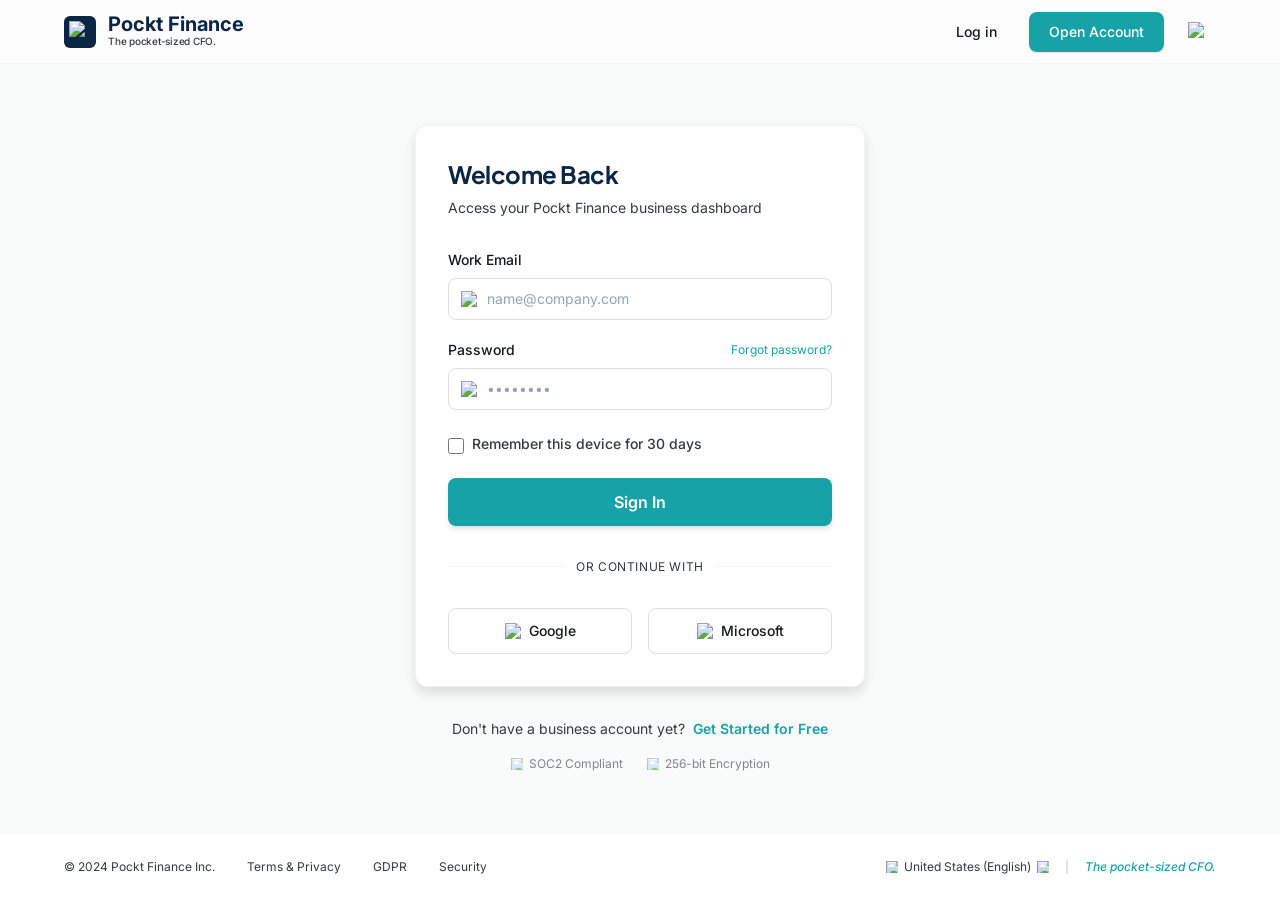
==== commit 6824ea81: "Add files via upload" ====
--- a/index.html
+++ b/index.html
@@ -3,37 +3,25 @@
 <head>
   <meta charset="UTF-8">
   <meta name="viewport" content="width=device-width, initial-scale=1.0">
-  <title>Pockt Finance | Help & Support</title>
-  
-  <!-- Tailwind CSS v4 -->
+  <title>Login - Pockt Finance</title>
   <script src="./tailwindcss.js"></script>
-  
-  <!-- Iconify Web Component -->
   <script src="./iconify-icon.min.js"></script>
-  
-  <!-- Fonts -->
   <link href="https://fonts.googleapis.com/css2?family=Inter:ital,wght@0,100;0,200;0,300;0,400;0,500;0,600;0,700;0,800;0,900;1,100;1,200;1,300;1,400;1,500;1,600;1,700;1,800;1,900&amp;display=swap" type="text/css" rel="stylesheet">
   <link href="https://fonts.googleapis.com/css2?family=Plus+Jakarta+Sans:ital,wght@0,100;0,200;0,300;0,400;0,500;0,600;0,700;0,800;0,900;1,100;1,200;1,300;1,400;1,500;1,600;1,700;1,800;1,900&amp;display=swap" type="text/css" rel="stylesheet">
   <link href="https://fonts.googleapis.com/css2?family=Outfit:ital,wght@0,100;0,200;0,300;0,400;0,500;0,600;0,700;0,800;0,900;1,100;1,200;1,300;1,400;1,500;1,600;1,700;1,800;1,900&amp;display=swap" type="text/css" rel="stylesheet">
-
   <style>
     body {
-      font-family: "Inter", ui-sans-serif, system-ui, sans-serif;
-      color: #353940;
+      font-family: "Inter", ui-sans-serif, system-ui, -apple-system, sans-serif;
       -webkit-font-smoothing: antialiased;
       -moz-osx-font-smoothing: grayscale;
-      background-color: #ffffff;
+      color: #1e293b;
     }
 
     h1, h2, h3, h4, h5, h6 {
-      font-family: "Plus Jakarta Sans", ui-sans-serif, system-ui, sans-serif;
+      font-family: "Plus Jakarta Sans", "Outfit", ui-sans-serif, system-ui, sans-serif;
       font-weight: 700;
       letter-spacing: -0.02em;
       color: #0B2545;
-    }
-
-    .font-outfit {
-      font-family: "Outfit", ui-sans-serif, system-ui, sans-serif;
     }
 
     * {
@@ -55,393 +43,153 @@
       background: #94a3b8;
     }
 
-    .glass-panel {
-      background: rgba(255, 255, 255, 0.6);
-      backdrop-filter: blur(8px);
-      -webkit-backdrop-filter: blur(8px);
+    .glass-card {
+      background: rgba(255, 255, 255, 1);
+      box-shadow: 0px 6px 12px 0px rgba(0, 0, 0, 0.12);
+      border: 1px solid #F4F4F6;
     }
 
-    .input-focus-ring:focus {
-      outline: none;
-      box-shadow: 0 0 0 2px rgba(23, 162, 168, 0.2);
-      border-color: #17A2A8;
+    .input-focus-ring {
+      @apply focus-within:ring-2 focus-within:ring-[#17A2A8]/20 focus-within:border-[#17A2A8] outline-none;
     }
 
-    .card-hover-effect:hover {
-      transform: translateY(-2px);
-      box-shadow: 0 10px 25px -5px rgba(0, 0, 0, 0.05), 0 8px 10px -6px rgba(0, 0, 0, 0.05);
+    .auth-gradient-bg {
+      background: #F9FAFA;
+    }
+
+    input::placeholder {
+      color: #94a3b8;
+      font-size: 0.875rem;
+    }
+
+    button:active {
+      transform: scale(0.98);
     }
   </style>
 </head>
-<body class="min-h-screen flex flex-col">
+<body class="auth-gradient-bg min-h-screen flex flex-col">
 
   <!-- Header -->
-  <header class="sticky top-0 z-50 glass-panel border-b border-[#F4F4F6]">
-    <div class="max-w-[1440px] mx-auto px-4 lg:px-16 h-16 flex items-center justify-between">
-      <!-- Logo Section -->
-      <div class="flex items-center gap-3">
-        <div class="w-8 h-8 bg-[#0B2545] rounded-md flex items-center justify-center">
-          <img src="./assets/IMG_1.svg" alt="Logo Icon" class="w-[22px] h-[22px]">
+  <header class="sticky top-0 z-50 w-full bg-white/60 backdrop-blur-md border-b border-[#F4F4F6] px-4 md:px-16 h-16 flex items-center justify-between">
+    <div class="flex items-center gap-3">
+      <div class="w-8 h-8 bg-[#0B2545] rounded-md flex items-center justify-center">
+        <img src="./assets/IMG_1.svg" alt="Logo Icon" class="w-5.5 h-5.5">
+      </div>
+      <div class="flex flex-col">
+        <span class="text-[20px] font-bold leading-none text-[#0B2545]">Pockt Finance</span>
+        <span class="text-[10px] font-medium text-[#353940] tracking-tight">The pocket-sized CFO.</span>
+      </div>
+    </div>
+    
+    <div class="flex items-center gap-2 md:gap-4">
+      <button class="hidden sm:block text-sm font-medium text-[#17191C] px-4 py-2 hover:bg-gray-50 rounded-lg">Log in</button>
+      <button class="bg-[#17A2A8] text-white text-sm font-medium px-5 py-2.5 rounded-lg hover:bg-[#148e93] shadow-sm">Open Account</button>
+      <button class="p-2 text-[#17191C] hover:bg-gray-50 rounded-lg">
+        <img src="./assets/IMG_2.svg" alt="Help" class="w-5 h-5">
+      </button>
+    </div>
+  </header>
+
+  <!-- Main Content -->
+  <main class="flex-grow flex flex-col items-center justify-center px-4 py-12">
+    <div class="w-full max-w-[450px] glass-card rounded-xl p-6 md:p-8">
+      <h1 class="text-2xl font-bold mb-2">Welcome Back</h1>
+      <p class="text-sm text-[#353940] mb-8">Access your Pockt Finance business dashboard</p>
+
+      <form class="space-y-5">
+        <!-- Email Field -->
+        <div class="space-y-2">
+          <label class="block text-sm font-medium text-[#17191C]">Work Email</label>
+          <div class="relative flex items-center border border-[#DEDFE3] rounded-lg px-3 py-2.5 bg-white input-focus-ring">
+            <img src="./assets/IMG_3.svg" alt="Mail" class="w-4 h-4 mr-2.5">
+            <input type="email" placeholder="name@company.com" class="w-full text-sm outline-none bg-transparent text-[#353940]">
+          </div>
         </div>
-        <div class="flex flex-col">
-          <span class="text-[20px] leading-none font-bold text-[#0B2545]">Pockt Finance</span>
-          <span class="text-[10px] font-medium text-[#353940] tracking-tight">The pocket-sized CFO.</span>
+
+        <!-- Password Field -->
+        <div class="space-y-2">
+          <div class="flex justify-between items-center">
+            <label class="text-sm font-medium text-[#17191C]">Password</label>
+            <button type="button" class="text-xs text-[#17A2A8] hover:underline">Forgot password?</button>
+          </div>
+          <div class="relative flex items-center border border-[#DEDFE3] rounded-lg px-3 py-2.5 bg-white input-focus-ring">
+            <img src="./assets/IMG_4.svg" alt="Lock" class="w-4 h-4 mr-2.5">
+            <input type="password" placeholder="••••••••" class="w-full text-sm outline-none bg-transparent text-[#353940]">
+          </div>
+        </div>
+
+        <!-- Remember Device -->
+        <div class="flex items-start gap-2 py-1">
+          <input type="checkbox" id="remember" class="mt-1 w-4 h-4 border-[#565e6c] rounded accent-[#17A2A8]">
+          <label for="remember" class="text-sm font-medium text-[#353940] cursor-pointer">Remember this device for 30 days</label>
+        </div>
+
+        <!-- Sign In Button -->
+        <button type="submit" class="w-full bg-[#17A2A8] text-white font-semibold py-3 rounded-lg shadow-md hover:bg-[#148e93] active:scale-[0.99]">
+          Sign In
+        </button>
+      </form>
+
+      <!-- Divider -->
+      <div class="relative my-8">
+        <div class="absolute inset-0 flex items-center">
+          <div class="w-full border-t border-[#F4F4F6]"></div>
+        </div>
+        <div class="relative flex justify-center">
+          <span class="bg-white px-3 text-[12px] uppercase tracking-wider text-[#353940]">Or continue with</span>
         </div>
       </div>
 
-      <!-- Desktop Navigation -->
-      <nav class="hidden lg:flex items-center gap-2">
-        <button class="flex items-center gap-2 px-3 py-2 rounded-xl hover:bg-[#F4F4F6] text-sm font-medium text-[#17191C]">
-          <img src="./assets/IMG_2.svg" class="w-4 h-4" alt="Dashboard"> Dashboard
+      <!-- Social Login -->
+      <div class="grid grid-cols-2 gap-4">
+        <button class="flex items-center justify-center gap-2 border border-[#DEDFE3] rounded-lg py-3 hover:bg-gray-50">
+          <img src="./assets/IMG_5.webp" alt="Google" class="w-4 h-4">
+          <span class="text-sm font-medium text-[#17191C]">Google</span>
         </button>
-        <button class="flex items-center gap-2 px-3 py-2 rounded-xl hover:bg-[#F4F4F6] text-sm font-medium text-[#17191C]">
-          <img src="./assets/IMG_3.svg" class="w-4 h-4" alt="Move Money"> Move Money
+        <button class="flex items-center justify-center gap-2 border border-[#DEDFE3] rounded-lg py-3 hover:bg-gray-50">
+          <img src="./assets/IMG_6.webp" alt="Microsoft" class="w-4 h-4">
+          <span class="text-sm font-medium text-[#17191C]">Microsoft</span>
         </button>
-        <button class="flex items-center gap-2 px-3 py-2 rounded-xl hover:bg-[#F4F4F6] text-sm font-medium text-[#17191C]">
-          <img src="./assets/IMG_4.svg" class="w-4 h-4" alt="Cards"> Cards
-        </button>
-        <button class="flex items-center gap-2 px-3 py-2 rounded-xl hover:bg-[#F4F4F6] text-sm font-medium text-[#17191C]">
-          <img src="./assets/IMG_5.svg" class="w-4 h-4" alt="Statements"> Statements
-        </button>
-      </nav>
+      </div>
+    </div>
 
-      <!-- Search & Profile -->
-      <div class="flex items-center gap-4">
-        <div class="hidden xl:flex items-center bg-[#F4F4F6] rounded-xl px-3 py-1.5 w-64">
-          <img src="./assets/IMG_7.svg" class="w-4 h-4 mr-2 opacity-60" alt="Search">
-          <input type="text" placeholder="Search transactions..." class="bg-transparent border-none outline-none text-sm w-full placeholder:text-[#353940]">
+    <!-- Bottom Links -->
+    <div class="mt-8 text-center space-y-4">
+      <p class="text-sm text-[#353940]">
+        Don't have a business account yet? 
+        <button class="text-[#17A2A8] font-semibold hover:underline ml-1">Get Started for Free</button>
+      </p>
+      
+      <div class="flex items-center justify-center gap-6 opacity-60">
+        <div class="flex items-center gap-1.5">
+          <img src="./assets/IMG_7.svg" alt="Shield" class="w-3 h-3">
+          <span class="text-[12px] text-[#353940]">SOC2 Compliant</span>
         </div>
-        
-        <div class="flex items-center gap-4 border-l border-[#F4F4F6] pl-4">
-          <div class="relative">
-            <img src="./assets/IMG_8.svg" class="w-5 h-5 text-[#17191C]" alt="Notifications">
-            <div class="absolute -top-0.5 -right-0.5 w-2 h-2 bg-[#DC3545] border-2 border-white rounded-full"></div>
-          </div>
-          
-          <div class="hidden md:flex flex-col items-end">
-            <span class="text-sm font-medium text-[#17191C]">Acme Corp</span>
-            <span class="text-[12px] text-[#353940]">Admin</span>
-          </div>
-          
-          <div class="relative">
-            <img src="./assets/IMG_6.webp" class="w-9 h-9 rounded-full object-cover border border-[#F4F4F6]" alt="User Avatar">
-            <div class="absolute bottom-0 right-0 w-2.5 h-2.5 bg-[#1dd75b] border-2 border-white rounded-full"></div>
-          </div>
+        <div class="flex items-center gap-1.5">
+          <img src="./assets/IMG_4.svg" alt="Lock" class="w-3 h-3">
+          <span class="text-[12px] text-[#353940]">256-bit Encryption</span>
         </div>
       </div>
     </div>
-  </header>
-
-  <main class="flex-grow">
-    <!-- Hero Section -->
-    <section class="bg-[#F2F7FD] py-16 px-4 border-b border-[#F4F4F6]">
-      <div class="max-w-4xl mx-auto text-center">
-        <h1 class="text-4xl md:text-5xl font-extrabold tracking-tight mb-4">How can we help?</h1>
-        <p class="text-lg text-[#353940] mb-8">Search our knowledge base or reach out to our team of specialists.</p>
-        
-        <div class="relative max-w-3xl mx-auto mb-6">
-          <div class="flex items-center bg-white border border-[#DEDFE3] rounded-xl shadow-sm px-4 py-4">
-            <img src="./assets/IMG_7.svg" class="w-5 h-5 mr-3 opacity-60" alt="Search">
-            <input type="text" placeholder="Search for answers (e.g., 'Reset MFA', 'Card limits', 'Wire transfers')..." class="w-full outline-none text-sm md:text-base">
-          </div>
-        </div>
-        
-        <div class="flex flex-wrap justify-center items-center gap-3 text-sm">
-          <span class="uppercase tracking-widest text-[12px] font-semibold text-[#353940] mr-2">Popular:</span>
-          <span class="bg-[#F4F4F6] px-3 py-1 rounded-full font-semibold text-[#1E2024] cursor-pointer hover:bg-gray-200">Account Security</span>
-          <span class="bg-[#F4F4F6] px-3 py-1 rounded-full font-semibold text-[#1E2024] cursor-pointer hover:bg-gray-200">Wire Deadlines</span>
-          <span class="bg-[#F4F4F6] px-3 py-1 rounded-full font-semibold text-[#1E2024] cursor-pointer hover:bg-gray-200">MFA Issues</span>
-          <span class="bg-[#F4F4F6] px-3 py-1 rounded-full font-semibold text-[#1E2024] cursor-pointer hover:bg-gray-200">Ordering Cards</span>
-        </div>
-      </div>
-    </section>
-
-    <!-- Contact Options -->
-    <section class="max-w-[1440px] mx-auto px-4 lg:px-16 py-16">
-      <h2 class="text-2xl font-bold mb-8">Get in touch</h2>
-      
-      <div class="grid grid-cols-1 md:grid-cols-2 lg:grid-cols-3 gap-8">
-        <!-- Live Chat -->
-        <div class="bg-white rounded-xl shadow-sm border border-[#F4F4F6] flex flex-col card-hover-effect overflow-hidden">
-          <div class="p-6 flex-grow">
-            <div class="w-10 h-10 bg-[#F2F7FD] rounded-xl flex items-center justify-center mb-6">
-              <img src="./assets/IMG_9.svg" class="w-6 h-6" alt="Chat">
-            </div>
-            <h3 class="text-xl font-bold mb-2">Live Chat</h3>
-            <p class="text-sm text-[#353940] mb-4">Instant messaging with our support specialists.</p>
-            <p class="text-sm text-[#353940] mb-8 leading-relaxed">Best for quick questions about your account, transactions, or card issues.</p>
-            <button class="w-full bg-[#17A2A8] text-white font-semibold py-2.5 rounded-xl hover:bg-[#148e93]">Start a New Chat</button>
-          </div>
-          <div class="bg-[#F4F4F6]/30 px-6 py-4 flex justify-between text-[12px] text-[#353940]">
-            <span>Specialists Online</span>
-            <span>Wait: ~3 mins</span>
-          </div>
-        </div>
-
-        <!-- Email Support -->
-        <div class="bg-white rounded-xl shadow-sm border border-[#F4F4F6] flex flex-col card-hover-effect overflow-hidden">
-          <div class="p-6 flex-grow">
-            <div class="w-10 h-10 bg-[#F2F7FD] rounded-xl flex items-center justify-center mb-6">
-              <img src="./assets/IMG_10.svg" class="w-6 h-6" alt="Email">
-            </div>
-            <h3 class="text-xl font-bold mb-2">Email Support</h3>
-            <p class="text-sm text-[#353940] mb-6">Send us a detailed message about your inquiry.</p>
-            
-            <div class="space-y-3 mb-6">
-              <input type="text" placeholder="Subject" class="w-full bg-[#F4F4F6]/50 border border-[#DEDFE3] rounded-xl px-3 py-2 text-sm input-focus-ring">
-              <div class="flex gap-2">
-                <input type="text" placeholder="Ticket ID (Optional)" class="flex-1 bg-[#F4F4F6]/50 border border-[#DEDFE3] rounded-xl px-3 py-2 text-sm input-focus-ring">
-                <div class="w-1/3 bg-[#F4F4F6]/50 border border-[#F4F4F6] rounded-xl px-3 py-2 text-sm text-[#353940] flex items-center">Urgent</div>
-              </div>
-              <textarea placeholder="How can we help?" rows="3" class="w-full bg-[#F4F4F6]/50 border border-[#DEDFE3] rounded-xl px-3 py-2 text-sm input-focus-ring resize-none"></textarea>
-            </div>
-            <button class="w-full border border-[#0B2545] text-[#0B2545] font-semibold py-2.5 rounded-xl hover:bg-[#0B2545] hover:text-white">Send Message</button>
-          </div>
-          <div class="bg-[#F4F4F6]/30 px-6 py-4 flex items-center gap-2 text-[12px] text-[#353940]">
-            <img src="./assets/IMG_12.svg" class="w-3 h-3" alt="Clock">
-            <span>Avg. response: 4-6 hours</span>
-          </div>
-        </div>
-
-        <!-- Phone Support -->
-        <div class="bg-white rounded-xl shadow-sm border border-[#F4F4F6] flex flex-col card-hover-effect overflow-hidden">
-          <div class="p-6 flex-grow">
-            <div class="w-10 h-10 bg-[#F2F7FD] rounded-xl flex items-center justify-center mb-6">
-              <img src="./assets/IMG_13.svg" class="w-6 h-6" alt="Phone">
-            </div>
-            <h3 class="text-xl font-bold mb-2">Phone Support</h3>
-            <p class="text-sm text-[#353940] mb-6">Speak directly with our business banking team.</p>
-            
-            <div class="space-y-3">
-              <div class="bg-[#F4F4F6]/20 border border-[#F4F4F6] rounded-xl p-3 relative">
-                <span class="text-[10px] font-bold uppercase tracking-widest text-[#353940]">North America</span>
-                <p class="text-sm font-semibold text-[#17191C] mt-1">+1 (888) 555-POCKT</p>
-                <span class="absolute top-3 right-3 text-[12px] font-semibold border border-[#F4F4F6] px-2 py-0.5 rounded-full">Priority</span>
-              </div>
-              <div class="bg-[#F4F4F6]/20 border border-[#F4F4F6] rounded-xl p-3">
-                <span class="text-[10px] font-bold uppercase tracking-widest text-[#353940]">Europe & UK</span>
-                <p class="text-sm font-semibold text-[#17191C] mt-1">+44 20 7946 0001</p>
-              </div>
-              <div class="bg-[#F4F4F6]/20 border border-[#F4F4F6] rounded-xl p-3">
-                <span class="text-[10px] font-bold uppercase tracking-widest text-[#353940]">Asia Pacific</span>
-                <p class="text-sm font-semibold text-[#17191C] mt-1">+65 6789 0123</p>
-              </div>
-            </div>
-          </div>
-          <div class="bg-[#F4F4F6]/30 px-6 py-4 flex items-center gap-2 text-[12px] text-[#353940]">
-            <img src="./assets/IMG_14.svg" class="w-3 h-3" alt="Globe">
-            <span>Monday - Friday, 9AM - 6PM EST</span>
-          </div>
-        </div>
-      </div>
-    </section>
-
-    <!-- Browse by Category -->
-    <section class="max-w-[1440px] mx-auto px-4 lg:px-16 mb-16">
-      <div class="bg-[#F9FAFA] rounded-2xl border border-[#F4F4F6] p-8">
-        <div class="flex flex-col md:flex-row md:items-center justify-between mb-8 gap-4">
-          <div>
-            <h2 class="text-2xl font-bold mb-2">Browse by Category</h2>
-            <p class="text-[#353940]">Self-service resources to help you manage your business faster.</p>
-          </div>
-          <button class="flex items-center gap-2 text-[#0B2545] font-semibold hover:underline">
-            Visit Help Center <img src="./assets/IMG_15.svg" class="w-4 h-4" alt="Arrow">
-          </button>
-        </div>
-        
-        <div class="grid grid-cols-1 sm:grid-cols-2 lg:grid-cols-4 gap-4">
-          <!-- Category Cards -->
-          <div class="bg-white border border-[#F4F4F6] rounded-xl p-4 flex items-center justify-between card-hover-effect cursor-pointer">
-            <div class="flex items-center gap-3">
-              <div class="w-8 h-8 bg-[#F4F4F6] rounded flex items-center justify-center">
-                <img src="./assets/IMG_16.svg" class="w-4 h-4" alt="Security">
-              </div>
-              <span class="text-sm font-medium text-[#17191C]">Account & Security</span>
-            </div>
-            <img src="./assets/IMG_15.svg" class="w-4 h-4 opacity-40" alt="Arrow">
-          </div>
-
-          <div class="bg-white border border-[#F4F4F6] rounded-xl p-4 flex items-center justify-between card-hover-effect cursor-pointer">
-            <div class="flex items-center gap-3">
-              <div class="w-8 h-8 bg-[#F4F4F6] rounded flex items-center justify-center">
-                <img src="./assets/IMG_4.svg" class="w-4 h-4" alt="Cards">
-              </div>
-              <span class="text-sm font-medium text-[#17191C]">Cards & Spending</span>
-            </div>
-            <img src="./assets/IMG_15.svg" class="w-4 h-4 opacity-40" alt="Arrow">
-          </div>
-
-          <div class="bg-white border border-[#F4F4F6] rounded-xl p-4 flex items-center justify-between card-hover-effect cursor-pointer">
-            <div class="flex items-center gap-3">
-              <div class="w-8 h-8 bg-[#F4F4F6] rounded flex items-center justify-center">
-                <img src="./assets/IMG_14.svg" class="w-4 h-4" alt="Global">
-              </div>
-              <span class="text-sm font-medium text-[#17191C]">Global Transfers</span>
-            </div>
-            <img src="./assets/IMG_15.svg" class="w-4 h-4 opacity-40" alt="Arrow">
-          </div>
-
-          <div class="bg-white border border-[#F4F4F6] rounded-xl p-4 flex items-center justify-between card-hover-effect cursor-pointer">
-            <div class="flex items-center gap-3">
-              <div class="w-8 h-8 bg-[#F4F4F6] rounded flex items-center justify-center">
-                <img src="./assets/IMG_17.svg" class="w-4 h-4" alt="Verification">
-              </div>
-              <span class="text-sm font-medium text-[#17191C]">Business Verification</span>
-            </div>
-            <img src="./assets/IMG_15.svg" class="w-4 h-4 opacity-40" alt="Arrow">
-          </div>
-
-          <div class="bg-white border border-[#F4F4F6] rounded-xl p-4 flex items-center justify-between card-hover-effect cursor-pointer">
-            <div class="flex items-center gap-3">
-              <div class="w-8 h-8 bg-[#F4F4F6] rounded flex items-center justify-center">
-                <img src="./assets/IMG_5.svg" class="w-4 h-4" alt="Tax">
-              </div>
-              <span class="text-sm font-medium text-[#17191C]">Tax Reporting</span>
-            </div>
-            <img src="./assets/IMG_15.svg" class="w-4 h-4 opacity-40" alt="Arrow">
-          </div>
-
-          <div class="bg-white border border-[#F4F4F6] rounded-xl p-4 flex items-center justify-between card-hover-effect cursor-pointer">
-            <div class="flex items-center gap-3">
-              <div class="w-8 h-8 bg-[#F4F4F6] rounded flex items-center justify-center">
-                <img src="./assets/IMG_18.svg" class="w-4 h-4" alt="API">
-              </div>
-              <span class="text-sm font-medium text-[#17191C]">API Documentation</span>
-            </div>
-            <img src="./assets/IMG_15.svg" class="w-4 h-4 opacity-40" alt="Arrow">
-          </div>
-
-          <div class="bg-white border border-[#F4F4F6] rounded-xl p-4 flex items-center justify-between card-hover-effect cursor-pointer">
-            <div class="flex items-center gap-3">
-              <div class="w-8 h-8 bg-[#F4F4F6] rounded flex items-center justify-center">
-                <img src="./assets/IMG_19.svg" class="w-4 h-4" alt="Billing">
-              </div>
-              <span class="text-sm font-medium text-[#17191C]">Billing & Fees</span>
-            </div>
-            <img src="./assets/IMG_15.svg" class="w-4 h-4 opacity-40" alt="Arrow">
-          </div>
-
-          <div class="bg-white border border-[#F4F4F6] rounded-xl p-4 flex items-center justify-between card-hover-effect cursor-pointer">
-            <div class="flex items-center gap-3">
-              <div class="w-8 h-8 bg-[#F4F4F6] rounded flex items-center justify-center">
-                <img src="./assets/IMG_16.svg" class="w-4 h-4" alt="Fraud">
-              </div>
-              <span class="text-sm font-medium text-[#17191C]">Fraud Prevention</span>
-            </div>
-            <img src="./assets/IMG_15.svg" class="w-4 h-4 opacity-40" alt="Arrow">
-          </div>
-        </div>
-      </div>
-    </section>
-
-    <!-- FAQ Section -->
-    <section class="max-w-4xl mx-auto px-4 py-16">
-      <h2 class="text-2xl font-bold text-center mb-12">Top Frequently Asked Questions</h2>
-      
-      <div class="space-y-4">
-        <!-- FAQ Item 1 (Open) -->
-        <div class="bg-white border border-[#F4F4F6] rounded-xl shadow-sm overflow-hidden">
-          <button class="w-full px-6 py-4 flex items-center justify-between text-left">
-            <span class="text-base font-semibold text-[#17191C]">How do I increase my daily wire transfer limits?</span>
-            <img src="./assets/IMG_20.svg" class="w-4 h-4" alt="Expand">
-          </button>
-          <div class="px-6 pb-6">
-            <p class="text-sm text-[#353940] leading-relaxed">
-              Daily wire limits can be adjusted within the <span class="text-[#0B2545] font-medium">Settings</span> panel of your business profile. Note that increases above $100,000 may require a brief phone verification with our compliance team for security purposes.
-            </p>
-          </div>
-        </div>
-
-        <!-- FAQ Item 2 -->
-        <div class="bg-white border border-[#F4F4F6] rounded-xl shadow-sm overflow-hidden">
-          <button class="w-full px-6 py-4 flex items-center justify-between text-left">
-            <span class="text-base font-semibold text-[#17191C]">What should I do if my physical card is lost or stolen?</span>
-            <img src="./assets/IMG_20.svg" class="w-4 h-4" alt="Expand">
-          </button>
-        </div>
-
-        <!-- FAQ Item 3 -->
-        <div class="bg-white border border-[#F4F4F6] rounded-xl shadow-sm overflow-hidden">
-          <button class="w-full px-6 py-4 flex items-center justify-between text-left">
-            <span class="text-base font-semibold text-[#17191C]">Can I add multiple users with different permission levels?</span>
-            <img src="./assets/IMG_20.svg" class="w-4 h-4" alt="Expand">
-          </button>
-        </div>
-
-        <!-- FAQ Item 4 -->
-        <div class="bg-white border border-[#F4F4F6] rounded-xl shadow-sm overflow-hidden">
-          <button class="w-full px-6 py-4 flex items-center justify-between text-left">
-            <span class="text-base font-semibold text-[#17191C]">Is Pockt Finance available internationally?</span>
-            <img src="./assets/IMG_20.svg" class="w-4 h-4" alt="Expand">
-          </button>
-        </div>
-      </div>
-    </section>
   </main>
 
   <!-- Footer -->
-  <footer class="bg-white border-t border-[#F4F4F6] pt-16 pb-8">
-    <div class="max-w-[1440px] mx-auto px-4 lg:px-16">
-      <div class="grid grid-cols-1 md:grid-cols-2 lg:grid-cols-4 gap-12 mb-16">
-        <!-- Brand Column -->
-        <div>
-          <div class="flex items-center gap-2 mb-4">
-            <img src="./assets/IMG_1.svg" class="w-5 h-5" alt="Logo">
-            <span class="text-lg font-bold text-[#0B2545]">Pockt Finance</span>
-          </div>
-          <p class="text-sm text-[#17191C] leading-relaxed max-w-xs">
-            Comprehensive financial management for growing businesses.
-          </p>
-        </div>
-
-        <!-- Links Columns -->
-        <div>
-          <h4 class="text-sm font-semibold text-[#17191C] mb-6">Product</h4>
-          <ul class="space-y-3 text-sm text-[#353940]">
-            <li><a href="#" class="hover:text-[#0B2545]">Dashboard</a></li>
-            <li><a href="#" class="hover:text-[#0B2545]">Move Money</a></li>
-            <li><a href="#" class="hover:text-[#0B2545]">Cards</a></li>
-          </ul>
-        </div>
-
-        <div>
-          <h4 class="text-sm font-semibold text-[#17191C] mb-6">Company</h4>
-          <ul class="space-y-3 text-sm text-[#353940]">
-            <li><a href="#" class="hover:text-[#0B2545]">Contact Support</a></li>
-            <li><a href="#" class="hover:text-[#0B2545]">About Us</a></li>
-            <li><a href="#" class="hover:text-[#0B2545]">Press</a></li>
-          </ul>
-        </div>
-
-        <div>
-          <h4 class="text-sm font-semibold text-[#17191C] mb-6">Support</h4>
-          <ul class="space-y-3 text-sm text-[#353940]">
-            <li><a href="#" class="hover:text-[#0B2545]">Help Center</a></li>
-            <li><a href="#" class="hover:text-[#0B2545]">API Docs</a></li>
-            <li><a href="#" class="hover:text-[#0B2545]">Community</a></li>
-          </ul>
-        </div>
+  <footer class="w-full bg-white border-t border-[#F4F4F6] px-4 md:px-16 py-6 flex flex-col md:flex-row items-center justify-between gap-4">
+    <div class="flex flex-wrap justify-center md:justify-start items-center gap-4 md:gap-8 text-[12px] text-[#353940]">
+      <span>© 2024 Pockt Finance Inc.</span>
+      <a href="#" class="hover:text-[#17A2A8]">Terms & Privacy</a>
+      <a href="#" class="hover:text-[#17A2A8]">GDPR</a>
+      <a href="#" class="hover:text-[#17A2A8]">Security</a>
+    </div>
+    
+    <div class="flex items-center gap-4 text-[12px] text-[#353940]">
+      <div class="flex items-center gap-1.5 cursor-pointer hover:text-[#17A2A8]">
+        <img src="./assets/IMG_8.svg" alt="Globe" class="w-3 h-3">
+        <span>United States (English)</span>
+        <img src="./assets/IMG_9.svg" alt="Chevron" class="w-3 h-3">
       </div>
-
-      <!-- Bottom Bar -->
-      <div class="pt-8 border-t border-[#F4F4F6] flex flex-col md:flex-row justify-between items-center gap-4">
-        <div class="flex flex-wrap items-center gap-6 text-[12px] text-[#353940]">
-          <span>© 2024 Pockt Finance Inc.</span>
-          <a href="#" class="hover:text-[#0B2545]">Terms & Privacy</a>
-          <a href="#" class="hover:text-[#0B2545]">GDPR</a>
-          <a href="#" class="hover:text-[#0B2545]">Security</a>
-        </div>
-        
-        <div class="flex items-center gap-4 text-[12px] text-[#353940]">
-          <div class="flex items-center gap-1.5">
-            <img src="./assets/IMG_14.svg" class="w-3 h-3" alt="Globe">
-            <span>United States (English)</span>
-            <img src="./assets/IMG_20.svg" class="w-3 h-3 opacity-60" alt="Down">
-          </div>
-          <span class="opacity-20">|</span>
-          <span class="text-[#17A2A8] font-medium italic">The pocket-sized CFO.</span>
-        </div>
-      </div>
+      <span class="opacity-30 hidden sm:block">|</span>
+      <span class="italic font-medium text-[#17A2A8] hidden sm:block">The pocket-sized CFO.</span>
     </div>
   </footer>
 
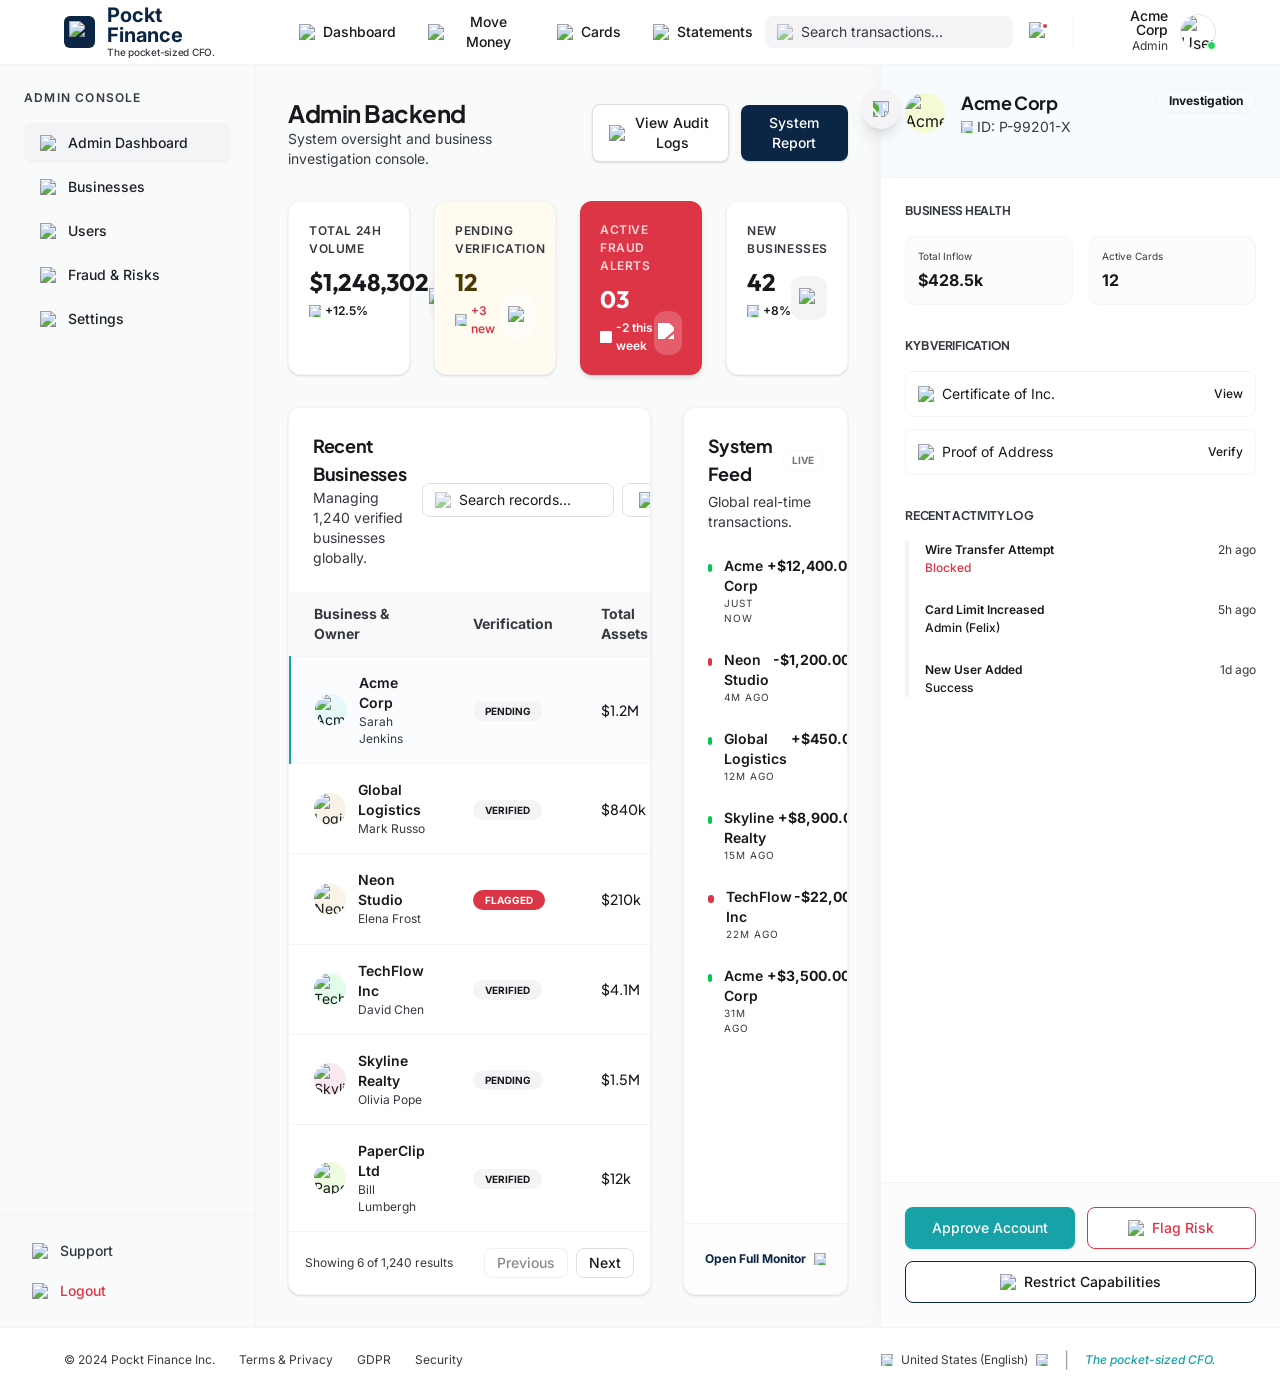
==== commit d679ca8b: "Add files via upload" ====
--- a/index.html
+++ b/index.html
@@ -3,193 +3,645 @@
 <head>
   <meta charset="UTF-8">
   <meta name="viewport" content="width=device-width, initial-scale=1.0">
-  <title>Login - Pockt Finance</title>
+  <title>Pockt Finance - Admin Backend</title>
+  
+  <!-- Tailwind CSS v4 -->
   <script src="./tailwindcss.js"></script>
+  
+  <!-- Iconify Web Component -->
   <script src="./iconify-icon.min.js"></script>
+  
+  <!-- Fonts -->
   <link href="https://fonts.googleapis.com/css2?family=Inter:ital,wght@0,100;0,200;0,300;0,400;0,500;0,600;0,700;0,800;0,900;1,100;1,200;1,300;1,400;1,500;1,600;1,700;1,800;1,900&amp;display=swap" type="text/css" rel="stylesheet">
   <link href="https://fonts.googleapis.com/css2?family=Plus+Jakarta+Sans:ital,wght@0,100;0,200;0,300;0,400;0,500;0,600;0,700;0,800;0,900;1,100;1,200;1,300;1,400;1,500;1,600;1,700;1,800;1,900&amp;display=swap" type="text/css" rel="stylesheet">
   <link href="https://fonts.googleapis.com/css2?family=Outfit:ital,wght@0,100;0,200;0,300;0,400;0,500;0,600;0,700;0,800;0,900;1,100;1,200;1,300;1,400;1,500;1,600;1,700;1,800;1,900&amp;display=swap" type="text/css" rel="stylesheet">
+
   <style>
     body {
-      font-family: "Inter", ui-sans-serif, system-ui, -apple-system, sans-serif;
+      font-family: "Inter", ui-sans-serif, system-ui, -apple-system, BlinkMacSystemFont, "Segoe UI", Roboto, "Helvetica Neue", Arial, sans-serif;
       -webkit-font-smoothing: antialiased;
       -moz-osx-font-smoothing: grayscale;
-      color: #1e293b;
+      color: #17191C;
+      background-color: #ffffff;
     }
 
     h1, h2, h3, h4, h5, h6 {
-      font-family: "Plus Jakarta Sans", "Outfit", ui-sans-serif, system-ui, sans-serif;
+      font-family: "Plus Jakarta Sans", ui-sans-serif, system-ui, sans-serif;
       font-weight: 700;
       letter-spacing: -0.02em;
-      color: #0B2545;
-    }
-
-    * {
-      transition: all 0.2s ease;
-    }
-
-    ::-webkit-scrollbar {
-      width: 8px;
-      height: 8px;
-    }
-    ::-webkit-scrollbar-track {
-      background: #f1f5f9;
-    }
-    ::-webkit-scrollbar-thumb {
-      background: #cbd5e1;
-      border-radius: 4px;
-    }
-    ::-webkit-scrollbar-thumb:hover {
-      background: #94a3b8;
-    }
-
-    .glass-card {
-      background: rgba(255, 255, 255, 1);
-      box-shadow: 0px 6px 12px 0px rgba(0, 0, 0, 0.12);
-      border: 1px solid #F4F4F6;
-    }
-
-    .input-focus-ring {
-      @apply focus-within:ring-2 focus-within:ring-[#17A2A8]/20 focus-within:border-[#17A2A8] outline-none;
-    }
-
-    .auth-gradient-bg {
-      background: #F9FAFA;
-    }
-
-    input::placeholder {
-      color: #94a3b8;
-      font-size: 0.875rem;
-    }
-
-    button:active {
-      transform: scale(0.98);
+    }
+
+    .font-display {
+      font-family: "Plus Jakarta Sans", sans-serif;
+    }
+
+    .font-numeric {
+      font-family: "Outfit", sans-serif;
+      letter-spacing: -0.01em;
+    }
+
+    .glass-panel {
+      background: rgba(255, 255, 255, 0.8);
+      backdrop-filter: blur(12px);
+      -webkit-backdrop-filter: blur(12px);
+    }
+
+    .sidebar-shadow {
+      box-shadow: -4px 0 24px -4px rgba(0, 0, 0, 0.05);
+    }
+
+    .card-hover-effect {
+      transition: transform 0.2s cubic-bezier(0.4, 0, 0.2, 1), box-shadow 0.2s cubic-bezier(0.4, 0, 0.2, 1);
+    }
+
+    .card-hover-effect:hover {
+      transform: translateY(-2px);
+      box-shadow: 0 12px 20px -8px rgba(0, 0, 0, 0.08);
+    }
+
+    button, a, input, select {
+      transition: all 0.2s ease-in-out;
+    }
+
+    ::selection {
+      background-color: rgba(23, 162, 168, 0.2);
+      color: #17A2A8;
+    }
+
+    .no-scrollbar::-webkit-scrollbar {
+      display: none;
+    }
+    .no-scrollbar {
+      -ms-overflow-style: none;
+      scrollbar-width: none;
     }
   </style>
 </head>
-<body class="auth-gradient-bg min-h-screen flex flex-col">
-
-  <!-- Header -->
-  <header class="sticky top-0 z-50 w-full bg-white/60 backdrop-blur-md border-b border-[#F4F4F6] px-4 md:px-16 h-16 flex items-center justify-between">
+<body class="min-h-screen flex flex-col">
+
+  <!-- Top Navigation -->
+  <header class="sticky top-0 z-50 w-full h-[65px] glass-panel border-b border-[#F4F4F6] px-4 lg:px-16 flex items-center justify-between">
     <div class="flex items-center gap-3">
       <div class="w-8 h-8 bg-[#0B2545] rounded-md flex items-center justify-center">
-        <img src="./assets/IMG_1.svg" alt="Logo Icon" class="w-5.5 h-5.5">
+        <img src="./assets/IMG_1.svg" class="w-[22px] h-[22px]" alt="Logo Icon">
       </div>
       <div class="flex flex-col">
         <span class="text-[20px] font-bold leading-none text-[#0B2545]">Pockt Finance</span>
         <span class="text-[10px] font-medium text-[#353940] tracking-tight">The pocket-sized CFO.</span>
       </div>
     </div>
-    
-    <div class="flex items-center gap-2 md:gap-4">
-      <button class="hidden sm:block text-sm font-medium text-[#17191C] px-4 py-2 hover:bg-gray-50 rounded-lg">Log in</button>
-      <button class="bg-[#17A2A8] text-white text-sm font-medium px-5 py-2.5 rounded-lg hover:bg-[#148e93] shadow-sm">Open Account</button>
-      <button class="p-2 text-[#17191C] hover:bg-gray-50 rounded-lg">
-        <img src="./assets/IMG_2.svg" alt="Help" class="w-5 h-5">
+
+    <nav class="hidden lg:flex items-center gap-2 ml-12">
+      <button class="flex items-center gap-2 px-3 py-2 rounded-lg text-sm font-medium hover:bg-gray-100">
+        <img src="./assets/IMG_2.svg" class="w-4 h-4" alt="Dashboard"> Dashboard
       </button>
+      <button class="flex items-center gap-2 px-3 py-2 rounded-lg text-sm font-medium hover:bg-gray-100">
+        <img src="./assets/IMG_3.svg" class="w-4 h-4" alt="Move Money"> Move Money
+      </button>
+      <button class="flex items-center gap-2 px-3 py-2 rounded-lg text-sm font-medium hover:bg-gray-100">
+        <img src="./assets/IMG_4.svg" class="w-4 h-4" alt="Cards"> Cards
+      </button>
+      <button class="flex items-center gap-2 px-3 py-2 rounded-lg text-sm font-medium hover:bg-gray-100">
+        <img src="./assets/IMG_5.svg" class="w-4 h-4" alt="Statements"> Statements
+      </button>
+    </nav>
+
+    <div class="flex items-center gap-4 ml-auto">
+      <div class="hidden md:flex items-center bg-[#F4F4F6] rounded-lg px-3 py-1.5 w-64">
+        <img src="./assets/IMG_7.svg" class="w-4 h-4 mr-2 opacity-60" alt="Search">
+        <input type="text" placeholder="Search transactions..." class="bg-transparent border-none outline-none text-sm w-full placeholder:text-[#353940]">
+      </div>
+      
+      <div class="relative">
+        <img src="./assets/IMG_8.svg" class="w-5 h-5 cursor-pointer" alt="Notifications">
+        <div class="absolute top-0 right-0 w-2 h-2 bg-[#DC3545] border-2 border-white rounded-full"></div>
+      </div>
+
+      <div class="h-8 w-[1px] bg-[#F4F4F6] mx-2 hidden sm:block"></div>
+
+      <div class="flex items-center gap-3">
+        <div class="text-right hidden sm:block">
+          <p class="text-sm font-medium leading-none">Acme Corp</p>
+          <p class="text-[12px] text-[#353940]">Admin</p>
+        </div>
+        <div class="relative">
+          <img src="./assets/IMG_6.webp" class="w-9 h-9 rounded-full object-cover border border-gray-200" alt="User Avatar">
+          <div class="absolute bottom-0 right-0 w-[9px] h-[9px] bg-[#1dd75b] border-[1.5px] border-white rounded-full"></div>
+        </div>
+      </div>
     </div>
   </header>
 
-  <!-- Main Content -->
-  <main class="flex-grow flex flex-col items-center justify-center px-4 py-12">
-    <div class="w-full max-w-[450px] glass-card rounded-xl p-6 md:p-8">
-      <h1 class="text-2xl font-bold mb-2">Welcome Back</h1>
-      <p class="text-sm text-[#353940] mb-8">Access your Pockt Finance business dashboard</p>
-
-      <form class="space-y-5">
-        <!-- Email Field -->
-        <div class="space-y-2">
-          <label class="block text-sm font-medium text-[#17191C]">Work Email</label>
-          <div class="relative flex items-center border border-[#DEDFE3] rounded-lg px-3 py-2.5 bg-white input-focus-ring">
-            <img src="./assets/IMG_3.svg" alt="Mail" class="w-4 h-4 mr-2.5">
-            <input type="email" placeholder="name@company.com" class="w-full text-sm outline-none bg-transparent text-[#353940]">
-          </div>
-        </div>
-
-        <!-- Password Field -->
-        <div class="space-y-2">
-          <div class="flex justify-between items-center">
-            <label class="text-sm font-medium text-[#17191C]">Password</label>
-            <button type="button" class="text-xs text-[#17A2A8] hover:underline">Forgot password?</button>
-          </div>
-          <div class="relative flex items-center border border-[#DEDFE3] rounded-lg px-3 py-2.5 bg-white input-focus-ring">
-            <img src="./assets/IMG_4.svg" alt="Lock" class="w-4 h-4 mr-2.5">
-            <input type="password" placeholder="••••••••" class="w-full text-sm outline-none bg-transparent text-[#353940]">
-          </div>
-        </div>
-
-        <!-- Remember Device -->
-        <div class="flex items-start gap-2 py-1">
-          <input type="checkbox" id="remember" class="mt-1 w-4 h-4 border-[#565e6c] rounded accent-[#17A2A8]">
-          <label for="remember" class="text-sm font-medium text-[#353940] cursor-pointer">Remember this device for 30 days</label>
-        </div>
-
-        <!-- Sign In Button -->
-        <button type="submit" class="w-full bg-[#17A2A8] text-white font-semibold py-3 rounded-lg shadow-md hover:bg-[#148e93] active:scale-[0.99]">
-          Sign In
+  <div class="flex flex-1 overflow-hidden">
+    <!-- Sidebar -->
+    <aside class="hidden lg:flex flex-col w-64 bg-[#F9FAFA] border-r border-[#F4F4F6] shrink-0">
+      <div class="p-6 flex-1">
+        <p class="text-[12px] font-semibold text-[#353940] tracking-widest uppercase mb-4">Admin Console</p>
+        <nav class="space-y-1">
+          <button class="w-full flex items-center gap-3 px-4 py-2.5 bg-[#f3f4f6] rounded-lg text-sm font-medium text-[#1E2128]">
+            <img src="./assets/IMG_2.svg" class="w-4 h-4" alt="Admin Dashboard"> Admin Dashboard
+          </button>
+          <button class="w-full flex items-center gap-3 px-4 py-2.5 hover:bg-gray-100 rounded-lg text-sm font-medium text-[#1E2128]">
+            <img src="./assets/IMG_9.svg" class="w-4 h-4" alt="Businesses"> Businesses
+          </button>
+          <button class="w-full flex items-center gap-3 px-4 py-2.5 hover:bg-gray-100 rounded-lg text-sm font-medium text-[#1E2128]">
+            <img src="./assets/IMG_10.svg" class="w-4 h-4" alt="Users"> Users
+          </button>
+          <button class="w-full flex items-center gap-3 px-4 py-2.5 hover:bg-gray-100 rounded-lg text-sm font-medium text-[#1E2128]">
+            <img src="./assets/IMG_11.svg" class="w-4 h-4" alt="Fraud & Risks"> Fraud & Risks
+          </button>
+          <button class="w-full flex items-center gap-3 px-4 py-2.5 hover:bg-gray-100 rounded-lg text-sm font-medium text-[#1E2128]">
+            <img src="./assets/IMG_12.svg" class="w-4 h-4" alt="Settings"> Settings
+          </button>
+        </nav>
+      </div>
+      
+      <div class="p-4 border-t border-[#F4F4F6]">
+        <button class="w-full flex items-center gap-3 px-4 py-2.5 hover:bg-gray-100 rounded-lg text-sm font-medium text-[#353940]">
+          <img src="./assets/IMG_13.svg" class="w-4 h-4" alt="Support"> Support
         </button>
-      </form>
-
-      <!-- Divider -->
-      <div class="relative my-8">
-        <div class="absolute inset-0 flex items-center">
-          <div class="w-full border-t border-[#F4F4F6]"></div>
-        </div>
-        <div class="relative flex justify-center">
-          <span class="bg-white px-3 text-[12px] uppercase tracking-wider text-[#353940]">Or continue with</span>
-        </div>
-      </div>
-
-      <!-- Social Login -->
-      <div class="grid grid-cols-2 gap-4">
-        <button class="flex items-center justify-center gap-2 border border-[#DEDFE3] rounded-lg py-3 hover:bg-gray-50">
-          <img src="./assets/IMG_5.webp" alt="Google" class="w-4 h-4">
-          <span class="text-sm font-medium text-[#17191C]">Google</span>
+        <button class="w-full flex items-center gap-3 px-4 py-2.5 hover:bg-red-50 rounded-lg text-sm font-medium text-[#DC3545]">
+          <img src="./assets/IMG_14.svg" class="w-4 h-4" alt="Logout"> Logout
         </button>
-        <button class="flex items-center justify-center gap-2 border border-[#DEDFE3] rounded-lg py-3 hover:bg-gray-50">
-          <img src="./assets/IMG_6.webp" alt="Microsoft" class="w-4 h-4">
-          <span class="text-sm font-medium text-[#17191C]">Microsoft</span>
+      </div>
+    </aside>
+
+    <!-- Main Content Area -->
+    <main class="flex-1 flex flex-col lg:flex-row overflow-hidden bg-[#F9FAFA]">
+      
+      <!-- Dashboard Content -->
+      <div class="flex-1 overflow-y-auto p-4 lg:p-8 no-scrollbar">
+        <div class="flex flex-col sm:flex-row sm:items-center justify-between gap-4 mb-8">
+          <div>
+            <h1 class="text-2xl font-bold text-[#17191C] tracking-tight">Admin Backend</h1>
+            <p class="text-sm text-[#353940]">System oversight and business investigation console.</p>
+          </div>
+          <div class="flex items-center gap-3">
+            <button class="flex items-center gap-2 px-4 py-2 bg-white border border-[#DEDFE3] rounded-lg text-sm font-medium shadow-sm hover:bg-gray-50">
+              <img src="./assets/IMG_15.svg" class="w-4 h-4" alt="Audit Logs"> View Audit Logs
+            </button>
+            <button class="px-4 py-2 bg-[#0B2545] text-white rounded-lg text-sm font-medium shadow-sm hover:bg-[#081b33]">
+              System Report
+            </button>
+          </div>
+        </div>
+
+        <!-- Stats Grid -->
+        <div class="grid grid-cols-1 sm:grid-cols-2 xl:grid-cols-4 gap-6 mb-8">
+          <!-- Stat Card 1 -->
+          <div class="bg-white p-5 rounded-xl shadow-sm border border-gray-100 relative card-hover-effect">
+            <p class="text-[12px] font-semibold text-[#353940] tracking-wider uppercase mb-2">Total 24h Volume</p>
+            <div class="flex items-end justify-between">
+              <div>
+                <h3 class="text-2xl font-bold font-numeric">$1,248,302</h3>
+                <div class="flex items-center gap-1 mt-1 text-[#17191C]">
+                  <img src="./assets/IMG_16.svg" class="w-3 h-3" alt="Up">
+                  <span class="text-[12px] font-semibold">+12.5%</span>
+                </div>
+              </div>
+              <div class="w-11 h-11 bg-[#F4F4F6] rounded-xl flex items-center justify-center">
+                <img src="./assets/IMG_16.svg" class="w-5 h-5" alt="Arrow">
+              </div>
+            </div>
+          </div>
+
+          <!-- Stat Card 2 -->
+          <div class="bg-[#FFFBF0] p-5 rounded-xl shadow-sm border border-[#F4F4F6] relative card-hover-effect">
+            <p class="text-[12px] font-semibold text-[#353940] tracking-wider uppercase mb-2">Pending Verification</p>
+            <div class="flex items-end justify-between">
+              <div>
+                <h3 class="text-2xl font-bold font-numeric text-[#4B3902]">12</h3>
+                <div class="flex items-center gap-1 mt-1 text-[#DC3545]">
+                  <img src="./assets/IMG_18.svg" class="w-3 h-3" alt="Down">
+                  <span class="text-[12px] font-semibold">+3 new</span>
+                </div>
+              </div>
+              <div class="w-11 h-11 bg-white/50 rounded-xl flex items-center justify-center">
+                <img src="./assets/IMG_17.svg" class="w-5 h-5 text-[#4B3902]" alt="User Check">
+              </div>
+            </div>
+          </div>
+
+          <!-- Stat Card 3 -->
+          <div class="bg-[#DC3545] p-5 rounded-xl shadow-md relative card-hover-effect">
+            <p class="text-[12px] font-semibold text-white/80 tracking-wider uppercase mb-2">Active Fraud Alerts</p>
+            <div class="flex items-end justify-between">
+              <div>
+                <h3 class="text-2xl font-bold font-numeric text-white">03</h3>
+                <div class="flex items-center gap-1 mt-1 text-white">
+                  <img src="./assets/IMG_16.svg" class="w-3 h-3 brightness-0 invert" alt="Up">
+                  <span class="text-[12px] font-semibold">-2 this week</span>
+                </div>
+              </div>
+              <div class="w-11 h-11 bg-white/20 rounded-xl flex items-center justify-center">
+                <img src="./assets/IMG_19.svg" class="w-5 h-5 brightness-0 invert" alt="Alert">
+              </div>
+            </div>
+          </div>
+
+          <!-- Stat Card 4 -->
+          <div class="bg-white p-5 rounded-xl shadow-sm border border-gray-100 relative card-hover-effect">
+            <p class="text-[12px] font-semibold text-[#353940] tracking-wider uppercase mb-2">New Businesses</p>
+            <div class="flex items-end justify-between">
+              <div>
+                <h3 class="text-2xl font-bold font-numeric">42</h3>
+                <div class="flex items-center gap-1 mt-1 text-[#17191C]">
+                  <img src="./assets/IMG_16.svg" class="w-3 h-3" alt="Up">
+                  <span class="text-[12px] font-semibold">+8%</span>
+                </div>
+              </div>
+              <div class="w-11 h-11 bg-[#F4F4F6] rounded-xl flex items-center justify-center">
+                <img src="./assets/IMG_20.svg" class="w-5 h-5" alt="Building">
+              </div>
+            </div>
+          </div>
+        </div>
+
+        <div class="grid grid-cols-1 xl:grid-cols-3 gap-8">
+          <!-- Table Section -->
+          <div class="xl:col-span-2 bg-white rounded-xl shadow-sm border border-gray-100 overflow-hidden flex flex-col">
+            <div class="p-6 flex flex-col sm:flex-row sm:items-center justify-between gap-4">
+              <div>
+                <h2 class="text-lg font-semibold tracking-tight">Recent Businesses</h2>
+                <p class="text-sm text-[#353940]">Managing 1,240 verified businesses globally.</p>
+              </div>
+              <div class="flex items-center gap-2">
+                <div class="relative flex items-center bg-white border border-[#DEDFE3] rounded-lg px-3 py-1.5 w-full sm:w-48">
+                  <img src="./assets/IMG_7.svg" class="w-4 h-4 mr-2 opacity-60" alt="Search">
+                  <input type="text" placeholder="Search records..." class="bg-transparent border-none outline-none text-sm w-full">
+                </div>
+                <button class="flex items-center gap-2 px-4 py-1.5 border border-[#DEDFE3] rounded-lg text-sm font-medium hover:bg-gray-50">
+                  <img src="./assets/IMG_21.svg" class="w-4 h-4" alt="Filter"> Filter
+                </button>
+              </div>
+            </div>
+
+            <div class="overflow-x-auto">
+              <table class="w-full text-left border-collapse">
+                <thead>
+                  <tr class="bg-[#F4F4F6]/50 text-[#353940] text-sm font-medium">
+                    <th class="px-6 py-3 border-b border-[#F4F4F6]">Business & Owner</th>
+                    <th class="px-6 py-3 border-b border-[#F4F4F6]">Verification</th>
+                    <th class="px-6 py-3 border-b border-[#F4F4F6]">Total Assets</th>
+                    <th class="px-6 py-3 border-b border-[#F4F4F6]">Risk Score</th>
+                    <th class="px-6 py-3 border-b border-[#F4F4F6] text-right">Action</th>
+                  </tr>
+                </thead>
+                <tbody class="text-sm">
+                  <!-- Row 1 (Selected) -->
+                  <tr class="bg-[#F2F7FD]/40 border-l-2 border-[#17A2A8]">
+                    <td class="px-6 py-4 border-b border-[#F4F4F6]">
+                      <div class="flex items-center gap-3">
+                        <img src="./assets/IMG_22.webp" class="w-8 h-8 rounded-full bg-[#e5f8fa]" alt="Acme">
+                        <div>
+                          <p class="font-semibold">Acme Corp</p>
+                          <p class="text-[12px] text-[#353940]">Sarah Jenkins</p>
+                        </div>
+                      </div>
+                    </td>
+                    <td class="px-6 py-4 border-b border-[#F4F4F6]">
+                      <span class="px-3 py-1 bg-gray-100 rounded-full text-[10px] font-bold uppercase">Pending</span>
+                    </td>
+                    <td class="px-6 py-4 border-b border-[#F4F4F6] font-display font-medium">$1.2M</td>
+                    <td class="px-6 py-4 border-b border-[#F4F4F6]">Med</td>
+                    <td class="px-6 py-4 border-b border-[#F4F4F6] text-right">
+                      <button class="p-1 hover:bg-gray-200 rounded"><img src="./assets/IMG_23.svg" class="w-4 h-4" alt="More"></button>
+                    </td>
+                  </tr>
+                  <!-- Row 2 -->
+                  <tr>
+                    <td class="px-6 py-4 border-b border-[#F4F4F6]">
+                      <div class="flex items-center gap-3">
+                        <img src="./assets/IMG_24.webp" class="w-8 h-8 rounded-full bg-[#f8f3e6]" alt="Logistics">
+                        <div>
+                          <p class="font-semibold">Global Logistics</p>
+                          <p class="text-[12px] text-[#353940]">Mark Russo</p>
+                        </div>
+                      </div>
+                    </td>
+                    <td class="px-6 py-4 border-b border-[#F4F4F6]">
+                      <span class="px-3 py-1 bg-gray-100 rounded-full text-[10px] font-bold uppercase">Verified</span>
+                    </td>
+                    <td class="px-6 py-4 border-b border-[#F4F4F6] font-display font-medium">$840k</td>
+                    <td class="px-6 py-4 border-b border-[#F4F4F6]">Low</td>
+                    <td class="px-6 py-4 border-b border-[#F4F4F6] text-right">
+                      <button class="p-1 hover:bg-gray-200 rounded"><img src="./assets/IMG_23.svg" class="w-4 h-4" alt="More"></button>
+                    </td>
+                  </tr>
+                  <!-- Row 3 -->
+                  <tr>
+                    <td class="px-6 py-4 border-b border-[#F4F4F6]">
+                      <div class="flex items-center gap-3">
+                        <img src="./assets/IMG_25.webp" class="w-8 h-8 rounded-full bg-[#f8f5e6]" alt="Neon">
+                        <div>
+                          <p class="font-semibold">Neon Studio</p>
+                          <p class="text-[12px] text-[#353940]">Elena Frost</p>
+                        </div>
+                      </div>
+                    </td>
+                    <td class="px-6 py-4 border-b border-[#F4F4F6]">
+                      <span class="px-3 py-1 bg-[#DC3545] text-white rounded-full text-[10px] font-bold uppercase">Flagged</span>
+                    </td>
+                    <td class="px-6 py-4 border-b border-[#F4F4F6] font-display font-medium">$210k</td>
+                    <td class="px-6 py-4 border-b border-[#F4F4F6]">
+                      <div class="flex items-center gap-2">
+                        <div class="w-12 h-1.5 bg-[#DC3545]/20 rounded-full overflow-hidden">
+                          <div class="w-full h-full bg-[#DC3545]"></div>
+                        </div>
+                        <span>High</span>
+                      </div>
+                    </td>
+                    <td class="px-6 py-4 border-b border-[#F4F4F6] text-right">
+                      <button class="p-1 hover:bg-gray-200 rounded"><img src="./assets/IMG_23.svg" class="w-4 h-4" alt="More"></button>
+                    </td>
+                  </tr>
+                  <!-- Row 4 -->
+                  <tr>
+                    <td class="px-6 py-4 border-b border-[#F4F4F6]">
+                      <div class="flex items-center gap-3">
+                        <img src="./assets/IMG_26.webp" class="w-8 h-8 rounded-full bg-[#e1fdea]" alt="TechFlow">
+                        <div>
+                          <p class="font-semibold">TechFlow Inc</p>
+                          <p class="text-[12px] text-[#353940]">David Chen</p>
+                        </div>
+                      </div>
+                    </td>
+                    <td class="px-6 py-4 border-b border-[#F4F4F6]">
+                      <span class="px-3 py-1 bg-gray-100 rounded-full text-[10px] font-bold uppercase">Verified</span>
+                    </td>
+                    <td class="px-6 py-4 border-b border-[#F4F4F6] font-display font-medium">$4.1M</td>
+                    <td class="px-6 py-4 border-b border-[#F4F4F6]">Low</td>
+                    <td class="px-6 py-4 border-b border-[#F4F4F6] text-right">
+                      <button class="p-1 hover:bg-gray-200 rounded"><img src="./assets/IMG_23.svg" class="w-4 h-4" alt="More"></button>
+                    </td>
+                  </tr>
+                  <!-- Row 5 -->
+                  <tr>
+                    <td class="px-6 py-4 border-b border-[#F4F4F6]">
+                      <div class="flex items-center gap-3">
+                        <img src="./assets/IMG_27.webp" class="w-8 h-8 rounded-full bg-[#fae7ef]" alt="Skyline">
+                        <div>
+                          <p class="font-semibold">Skyline Realty</p>
+                          <p class="text-[12px] text-[#353940]">Olivia Pope</p>
+                        </div>
+                      </div>
+                    </td>
+                    <td class="px-6 py-4 border-b border-[#F4F4F6]">
+                      <span class="px-3 py-1 bg-gray-100 rounded-full text-[10px] font-bold uppercase">Pending</span>
+                    </td>
+                    <td class="px-6 py-4 border-b border-[#F4F4F6] font-display font-medium">$1.5M</td>
+                    <td class="px-6 py-4 border-b border-[#F4F4F6]">Med</td>
+                    <td class="px-6 py-4 border-b border-[#F4F4F6] text-right">
+                      <button class="p-1 hover:bg-gray-200 rounded"><img src="./assets/IMG_23.svg" class="w-4 h-4" alt="More"></button>
+                    </td>
+                  </tr>
+                  <!-- Row 6 -->
+                  <tr>
+                    <td class="px-6 py-4">
+                      <div class="flex items-center gap-3">
+                        <img src="./assets/IMG_28.webp" class="w-8 h-8 rounded-full bg-[#ecfbe2]" alt="PaperClip">
+                        <div>
+                          <p class="font-semibold">PaperClip Ltd</p>
+                          <p class="text-[12px] text-[#353940]">Bill Lumbergh</p>
+                        </div>
+                      </div>
+                    </td>
+                    <td class="px-6 py-4">
+                      <span class="px-3 py-1 bg-gray-100 rounded-full text-[10px] font-bold uppercase">Verified</span>
+                    </td>
+                    <td class="px-6 py-4 font-display font-medium">$12k</td>
+                    <td class="px-6 py-4">Low</td>
+                    <td class="px-6 py-4 text-right">
+                      <button class="p-1 hover:bg-gray-200 rounded"><img src="./assets/IMG_23.svg" class="w-4 h-4" alt="More"></button>
+                    </td>
+                  </tr>
+                </tbody>
+              </table>
+            </div>
+
+            <div class="p-4 border-t border-[#F4F4F6] flex items-center justify-between mt-auto">
+              <span class="text-[12px] text-[#353940]">Showing 6 of 1,240 results</span>
+              <div class="flex gap-2">
+                <button class="px-3 py-1 border border-[#DEDFE3] rounded-lg text-sm font-medium opacity-50 cursor-not-allowed">Previous</button>
+                <button class="px-3 py-1 border border-[#DEDFE3] rounded-lg text-sm font-medium hover:bg-gray-50">Next</button>
+              </div>
+            </div>
+          </div>
+
+          <!-- System Feed Section -->
+          <div class="bg-white rounded-xl shadow-sm border border-gray-100 flex flex-col">
+            <div class="p-6">
+              <div class="flex items-center justify-between mb-1">
+                <h2 class="text-lg font-semibold tracking-tight">System Feed</h2>
+                <span class="px-2 py-0.5 border border-[#F4F4F6] rounded-full text-[10px] font-bold text-[#17191C] opacity-60">LIVE</span>
+              </div>
+              <p class="text-sm text-[#353940]">Global real-time transactions.</p>
+            </div>
+
+            <div class="flex-1 overflow-y-auto px-6 no-scrollbar">
+              <div class="space-y-6 pb-6">
+                <!-- Feed Item 1 -->
+                <div class="flex justify-between items-start">
+                  <div class="flex gap-3">
+                    <div class="w-2 h-2 mt-2 bg-green-500 rounded-full"></div>
+                    <div>
+                      <p class="text-sm font-semibold">Acme Corp</p>
+                      <p class="text-[10px] text-[#353940] uppercase tracking-widest">Just Now</p>
+                    </div>
+                  </div>
+                  <span class="text-sm font-bold text-[#17191C]">+$12,400.00</span>
+                </div>
+                <!-- Feed Item 2 -->
+                <div class="flex justify-between items-start">
+                  <div class="flex gap-3">
+                    <div class="w-2 h-2 mt-2 bg-[#DC3545] rounded-full"></div>
+                    <div>
+                      <p class="text-sm font-semibold">Neon Studio</p>
+                      <p class="text-[10px] text-[#353940] uppercase tracking-widest">4m ago</p>
+                    </div>
+                  </div>
+                  <span class="text-sm font-bold text-[#17191C]">-$1,200.00</span>
+                </div>
+                <!-- Feed Item 3 -->
+                <div class="flex justify-between items-start">
+                  <div class="flex gap-3">
+                    <div class="w-2 h-2 mt-2 bg-green-500 rounded-full"></div>
+                    <div>
+                      <p class="text-sm font-semibold">Global Logistics</p>
+                      <p class="text-[10px] text-[#353940] uppercase tracking-widest">12m ago</p>
+                    </div>
+                  </div>
+                  <span class="text-sm font-bold text-[#17191C]">+$450.00</span>
+                </div>
+                <!-- Feed Item 4 -->
+                <div class="flex justify-between items-start">
+                  <div class="flex gap-3">
+                    <div class="w-2 h-2 mt-2 bg-green-500 rounded-full"></div>
+                    <div>
+                      <p class="text-sm font-semibold">Skyline Realty</p>
+                      <p class="text-[10px] text-[#353940] uppercase tracking-widest">15m ago</p>
+                    </div>
+                  </div>
+                  <span class="text-sm font-bold text-[#17191C]">+$8,900.00</span>
+                </div>
+                <!-- Feed Item 5 -->
+                <div class="flex justify-between items-start">
+                  <div class="flex gap-3">
+                    <div class="w-2 h-2 mt-2 bg-[#DC3545] rounded-full"></div>
+                    <div>
+                      <p class="text-sm font-semibold">TechFlow Inc</p>
+                      <p class="text-[10px] text-[#353940] uppercase tracking-widest">22m ago</p>
+                    </div>
+                  </div>
+                  <span class="text-sm font-bold text-[#17191C]">-$22,000.00</span>
+                </div>
+                <!-- Feed Item 6 -->
+                <div class="flex justify-between items-start">
+                  <div class="flex gap-3">
+                    <div class="w-2 h-2 mt-2 bg-green-500 rounded-full"></div>
+                    <div>
+                      <p class="text-sm font-semibold">Acme Corp</p>
+                      <p class="text-[10px] text-[#353940] uppercase tracking-widest">31m ago</p>
+                    </div>
+                  </div>
+                  <span class="text-sm font-bold text-[#17191C]">+$3,500.00</span>
+                </div>
+              </div>
+            </div>
+
+            <div class="p-4 bg-[#F4F4F6]/20 border-t border-[#F4F4F6]">
+              <button class="w-full flex items-center justify-center gap-2 py-2.5 text-[12px] font-bold text-[#0B2545] hover:bg-gray-100 rounded-lg">
+                Open Full Monitor <img src="./assets/IMG_16.svg" class="w-3 h-3" alt="Open">
+              </button>
+            </div>
+          </div>
+        </div>
+      </div>
+
+      <!-- Investigation Panel (Right Sidebar) -->
+      <aside class="w-full lg:w-[400px] bg-white border-l border-[#F4F4F6] flex flex-col shrink-0 relative sidebar-shadow">
+        <!-- Panel Toggle Button (Desktop) -->
+        <button class="absolute top-6 -left-5 w-10 h-10 bg-[#F4F4F6] border border-[#F4F4F6] rounded-full shadow-lg hidden lg:flex items-center justify-center z-10">
+          <img src="./assets/IMG_18.svg" class="w-4 h-4 rotate-90" alt="Toggle">
         </button>
-      </div>
-    </div>
-
-    <!-- Bottom Links -->
-    <div class="mt-8 text-center space-y-4">
-      <p class="text-sm text-[#353940]">
-        Don't have a business account yet? 
-        <button class="text-[#17A2A8] font-semibold hover:underline ml-1">Get Started for Free</button>
-      </p>
-      
-      <div class="flex items-center justify-center gap-6 opacity-60">
-        <div class="flex items-center gap-1.5">
-          <img src="./assets/IMG_7.svg" alt="Shield" class="w-3 h-3">
-          <span class="text-[12px] text-[#353940]">SOC2 Compliant</span>
-        </div>
-        <div class="flex items-center gap-1.5">
-          <img src="./assets/IMG_4.svg" alt="Lock" class="w-3 h-3">
-          <span class="text-[12px] text-[#353940]">256-bit Encryption</span>
-        </div>
-      </div>
-    </div>
-  </main>
+
+        <!-- Panel Header -->
+        <div class="p-6 bg-[#F2F7FD]/50 border-b border-[#F4F4F6]">
+          <div class="flex items-start justify-between mb-4">
+            <div class="flex items-center gap-4">
+              <img src="./assets/IMG_29.webp" class="w-10 h-10 rounded-full bg-[#f4fad3]" alt="Acme">
+              <div>
+                <h2 class="text-lg font-semibold tracking-tight">Acme Corp</h2>
+                <div class="flex items-center gap-1 text-sm text-[#353940]">
+                  <img src="./assets/IMG_20.svg" class="w-3 h-3" alt="ID">
+                  <span>ID: P-99201-X</span>
+                </div>
+              </div>
+            </div>
+            <span class="px-3 py-0.5 border border-[#F4F4F6] rounded-full text-[12px] font-bold">Investigation</span>
+          </div>
+        </div>
+
+        <!-- Panel Content -->
+        <div class="flex-1 overflow-y-auto p-6 space-y-8 no-scrollbar">
+          <!-- Business Health -->
+          <section>
+            <h3 class="text-[12px] font-bold text-[#353940] tracking-[1.2px] uppercase mb-4">Business Health</h3>
+            <div class="grid grid-cols-2 gap-4">
+              <div class="p-3 bg-[#F4F4F6]/30 border border-[#F4F4F6] rounded-xl">
+                <p class="text-[10px] text-[#353940] mb-1">Total Inflow</p>
+                <p class="text-base font-bold">$428.5k</p>
+              </div>
+              <div class="p-3 bg-[#F4F4F6]/30 border border-[#F4F4F6] rounded-xl">
+                <p class="text-[10px] text-[#353940] mb-1">Active Cards</p>
+                <p class="text-base font-bold">12</p>
+              </div>
+            </div>
+          </section>
+
+          <!-- KYB Verification -->
+          <section>
+            <h3 class="text-[12px] font-bold text-[#353940] tracking-[1.2px] uppercase mb-4">KYB Verification</h3>
+            <div class="space-y-3">
+              <div class="flex items-center justify-between p-3 border border-[#F4F4F6] rounded-lg">
+                <div class="flex items-center gap-2">
+                  <img src="./assets/IMG_30.svg" class="w-4 h-4 text-green-500" alt="Check">
+                  <span class="text-sm">Certificate of Inc.</span>
+                </div>
+                <button class="text-[12px] font-medium hover:underline">View</button>
+              </div>
+              <div class="flex items-center justify-between p-3 border border-[#F4F4F6] rounded-lg">
+                <div class="flex items-center gap-2">
+                  <img src="./assets/IMG_31.svg" class="w-4 h-4 text-amber-500" alt="Alert">
+                  <span class="text-sm">Proof of Address</span>
+                </div>
+                <button class="text-[12px] font-medium hover:underline">Verify</button>
+              </div>
+            </div>
+          </section>
+
+          <!-- Recent Activity Log -->
+          <section>
+            <h3 class="text-[12px] font-bold text-[#353940] tracking-[1.2px] uppercase mb-4">Recent Activity Log</h3>
+            <div class="relative pl-4 space-y-6 border-l-4 border-[#F4F4F6]">
+              <div class="relative">
+                <div class="flex justify-between items-start">
+                  <p class="text-[12px] font-semibold">Wire Transfer Attempt</p>
+                  <span class="text-[12px] text-[#353940]">2h ago</span>
+                </div>
+                <p class="text-[12px] font-medium text-[#DC3545]">Blocked</p>
+              </div>
+              <div class="relative">
+                <div class="flex justify-between items-start">
+                  <p class="text-[12px] font-semibold">Card Limit Increased</p>
+                  <span class="text-[12px] text-[#353940]">5h ago</span>
+                </div>
+                <p class="text-[12px] font-medium">Admin (Felix)</p>
+              </div>
+              <div class="relative">
+                <div class="flex justify-between items-start">
+                  <p class="text-[12px] font-semibold">New User Added</p>
+                  <span class="text-[12px] text-[#353940]">1d ago</span>
+                </div>
+                <p class="text-[12px] font-medium">Success</p>
+              </div>
+            </div>
+          </section>
+        </div>
+
+        <!-- Panel Actions -->
+        <div class="p-6 bg-[#F4F4F6]/30 border-t border-[#F4F4F6] space-y-3">
+          <div class="grid grid-cols-2 gap-3">
+            <button class="py-2.5 bg-[#17A2A8] text-white rounded-lg text-sm font-medium shadow-sm hover:bg-[#148e93]">Approve Account</button>
+            <button class="py-2.5 bg-white border border-[#DC3545] text-[#DC3545] rounded-lg text-sm font-medium flex items-center justify-center gap-2 hover:bg-red-50">
+              <img src="./assets/IMG_32.svg" class="w-4 h-4" alt="Flag"> Flag Risk
+            </button>
+          </div>
+          <button class="w-full py-2.5 bg-white border border-[#0B2545] text-[#17191C] rounded-lg text-sm font-medium flex items-center justify-center gap-2 hover:bg-gray-50">
+            <img src="./assets/IMG_33.svg" class="w-4 h-4" alt="Restrict"> Restrict Capabilities
+          </button>
+        </div>
+      </aside>
+    </main>
+  </div>
 
   <!-- Footer -->
-  <footer class="w-full bg-white border-t border-[#F4F4F6] px-4 md:px-16 py-6 flex flex-col md:flex-row items-center justify-between gap-4">
-    <div class="flex flex-wrap justify-center md:justify-start items-center gap-4 md:gap-8 text-[12px] text-[#353940]">
+  <footer class="w-full h-[65px] border-t border-[#F4F4F6] px-4 lg:px-16 flex items-center justify-between bg-white shrink-0">
+    <div class="flex items-center gap-6 text-[12px] text-[#353940]">
       <span>© 2024 Pockt Finance Inc.</span>
-      <a href="#" class="hover:text-[#17A2A8]">Terms & Privacy</a>
-      <a href="#" class="hover:text-[#17A2A8]">GDPR</a>
-      <a href="#" class="hover:text-[#17A2A8]">Security</a>
+      <a href="#" class="hover:underline">Terms & Privacy</a>
+      <a href="#" class="hover:underline">GDPR</a>
+      <a href="#" class="hover:underline">Security</a>
     </div>
     
-    <div class="flex items-center gap-4 text-[12px] text-[#353940]">
-      <div class="flex items-center gap-1.5 cursor-pointer hover:text-[#17A2A8]">
-        <img src="./assets/IMG_8.svg" alt="Globe" class="w-3 h-3">
+    <div class="flex items-center gap-4">
+      <div class="flex items-center gap-2 text-[12px] text-[#353940]">
+        <img src="./assets/IMG_9.svg" class="w-3 h-3" alt="Globe">
         <span>United States (English)</span>
-        <img src="./assets/IMG_9.svg" alt="Chevron" class="w-3 h-3">
-      </div>
-      <span class="opacity-30 hidden sm:block">|</span>
-      <span class="italic font-medium text-[#17A2A8] hidden sm:block">The pocket-sized CFO.</span>
+        <img src="./assets/IMG_34.svg" class="w-3 h-3" alt="Down">
+      </div>
+      <span class="text-[#353940]/50">|</span>
+      <span class="text-[12px] font-medium text-[#17A2A8] italic">The pocket-sized CFO.</span>
     </div>
   </footer>
 
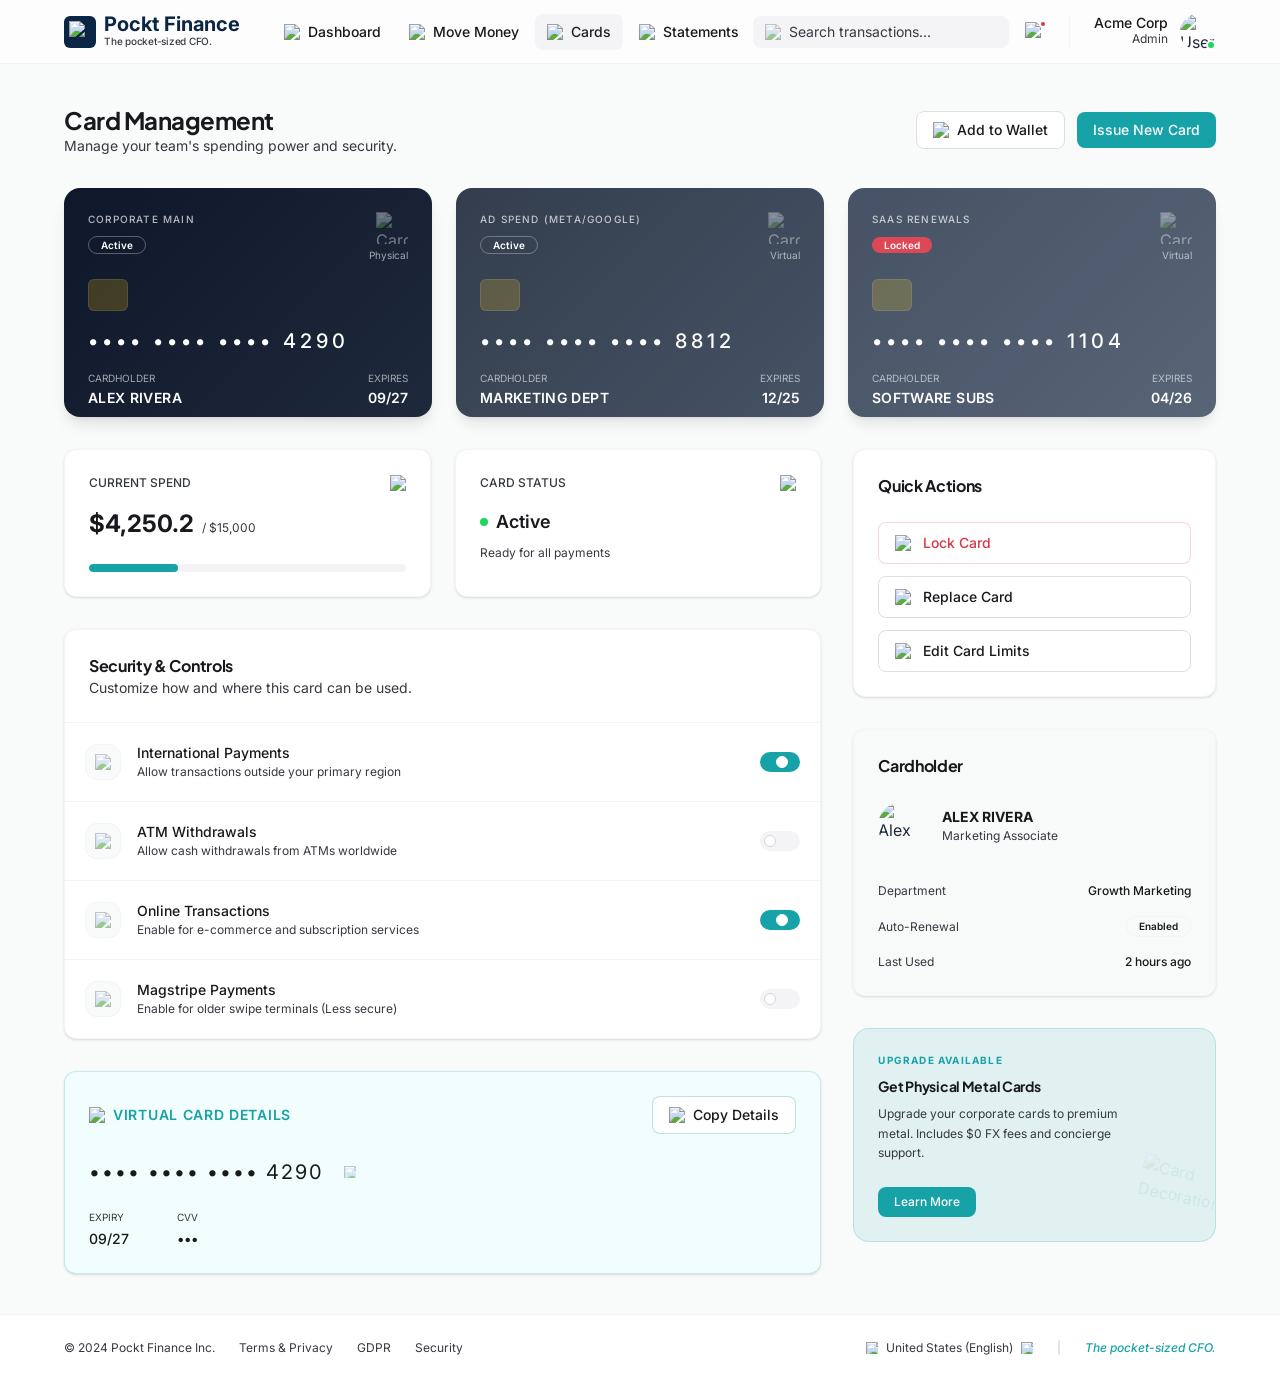
==== commit 160d8001: "Add files via upload" ====
--- a/index.html
+++ b/index.html
@@ -3,26 +3,19 @@
 <head>
   <meta charset="UTF-8">
   <meta name="viewport" content="width=device-width, initial-scale=1.0">
-  <title>Pockt Finance - Admin Backend</title>
-  
-  <!-- Tailwind CSS v4 -->
+  <title>Card Management - Pockt Finance</title>
   <script src="./tailwindcss.js"></script>
-  
-  <!-- Iconify Web Component -->
   <script src="./iconify-icon.min.js"></script>
-  
-  <!-- Fonts -->
   <link href="https://fonts.googleapis.com/css2?family=Inter:ital,wght@0,100;0,200;0,300;0,400;0,500;0,600;0,700;0,800;0,900;1,100;1,200;1,300;1,400;1,500;1,600;1,700;1,800;1,900&amp;display=swap" type="text/css" rel="stylesheet">
   <link href="https://fonts.googleapis.com/css2?family=Plus+Jakarta+Sans:ital,wght@0,100;0,200;0,300;0,400;0,500;0,600;0,700;0,800;0,900;1,100;1,200;1,300;1,400;1,500;1,600;1,700;1,800;1,900&amp;display=swap" type="text/css" rel="stylesheet">
   <link href="https://fonts.googleapis.com/css2?family=Outfit:ital,wght@0,100;0,200;0,300;0,400;0,500;0,600;0,700;0,800;0,900;1,100;1,200;1,300;1,400;1,500;1,600;1,700;1,800;1,900&amp;display=swap" type="text/css" rel="stylesheet">
-
   <style>
     body {
-      font-family: "Inter", ui-sans-serif, system-ui, -apple-system, BlinkMacSystemFont, "Segoe UI", Roboto, "Helvetica Neue", Arial, sans-serif;
+      font-family: "Inter", ui-sans-serif, system-ui, -apple-system, sans-serif;
       -webkit-font-smoothing: antialiased;
       -moz-osx-font-smoothing: grayscale;
-      color: #17191C;
-      background-color: #ffffff;
+      color: #1e293b;
+      background-color: #F9FAFA;
     }
 
     h1, h2, h3, h4, h5, h6 {
@@ -31,617 +24,463 @@
       letter-spacing: -0.02em;
     }
 
-    .font-display {
-      font-family: "Plus Jakarta Sans", sans-serif;
-    }
-
-    .font-numeric {
-      font-family: "Outfit", sans-serif;
-      letter-spacing: -0.01em;
-    }
-
-    .glass-panel {
+    .font-outfit {
+      font-family: "Outfit", ui-sans-serif, system-ui, sans-serif;
+    }
+
+    * {
+      transition: all 0.2s ease;
+    }
+
+    ::-webkit-scrollbar {
+      width: 8px;
+      height: 8px;
+    }
+    ::-webkit-scrollbar-track {
+      background: #f1f5f9;
+    }
+    ::-webkit-scrollbar-thumb {
+      background: #cbd5e1;
+      border-radius: 4px;
+    }
+    ::-webkit-scrollbar-thumb:hover {
+      background: #94a3b8;
+    }
+
+    .glass-card {
       background: rgba(255, 255, 255, 0.8);
       backdrop-filter: blur(12px);
-      -webkit-backdrop-filter: blur(12px);
-    }
-
-    .sidebar-shadow {
-      box-shadow: -4px 0 24px -4px rgba(0, 0, 0, 0.05);
-    }
-
-    .card-hover-effect {
-      transition: transform 0.2s cubic-bezier(0.4, 0, 0.2, 1), box-shadow 0.2s cubic-bezier(0.4, 0, 0.2, 1);
-    }
-
-    .card-hover-effect:hover {
-      transform: translateY(-2px);
-      box-shadow: 0 12px 20px -8px rgba(0, 0, 0, 0.08);
-    }
-
-    button, a, input, select {
-      transition: all 0.2s ease-in-out;
-    }
-
-    ::selection {
-      background-color: rgba(23, 162, 168, 0.2);
-      color: #17A2A8;
-    }
-
-    .no-scrollbar::-webkit-scrollbar {
-      display: none;
-    }
-    .no-scrollbar {
-      -ms-overflow-style: none;
-      scrollbar-width: none;
+      border: 1px solid rgba(255, 255, 255, 0.3);
+    }
+
+    .card-shadow {
+      box-shadow: 0 4px 6px -1px rgba(0, 0, 0, 0.05), 0 2px 4px -1px rgba(0, 0, 0, 0.03);
+    }
+
+    .mask-card-number {
+      letter-spacing: 0.25em;
+    }
+
+    .credit-card-gradient {
+      background: linear-gradient(135deg, #0F172A 0%, #1E293B 100%);
+    }
+
+    .credit-card-gradient-alt {
+      background: linear-gradient(135deg, #1E293B 0%, #334155 100%);
+    }
+
+    .credit-card-gradient-muted {
+      background: linear-gradient(135deg, #334155 0%, #475569 100%);
     }
   </style>
 </head>
 <body class="min-h-screen flex flex-col">
 
-  <!-- Top Navigation -->
-  <header class="sticky top-0 z-50 w-full h-[65px] glass-panel border-b border-[#F4F4F6] px-4 lg:px-16 flex items-center justify-between">
-    <div class="flex items-center gap-3">
-      <div class="w-8 h-8 bg-[#0B2545] rounded-md flex items-center justify-center">
-        <img src="./assets/IMG_1.svg" class="w-[22px] h-[22px]" alt="Logo Icon">
-      </div>
-      <div class="flex flex-col">
-        <span class="text-[20px] font-bold leading-none text-[#0B2545]">Pockt Finance</span>
-        <span class="text-[10px] font-medium text-[#353940] tracking-tight">The pocket-sized CFO.</span>
-      </div>
-    </div>
-
-    <nav class="hidden lg:flex items-center gap-2 ml-12">
-      <button class="flex items-center gap-2 px-3 py-2 rounded-lg text-sm font-medium hover:bg-gray-100">
-        <img src="./assets/IMG_2.svg" class="w-4 h-4" alt="Dashboard"> Dashboard
-      </button>
-      <button class="flex items-center gap-2 px-3 py-2 rounded-lg text-sm font-medium hover:bg-gray-100">
-        <img src="./assets/IMG_3.svg" class="w-4 h-4" alt="Move Money"> Move Money
-      </button>
-      <button class="flex items-center gap-2 px-3 py-2 rounded-lg text-sm font-medium hover:bg-gray-100">
-        <img src="./assets/IMG_4.svg" class="w-4 h-4" alt="Cards"> Cards
-      </button>
-      <button class="flex items-center gap-2 px-3 py-2 rounded-lg text-sm font-medium hover:bg-gray-100">
-        <img src="./assets/IMG_5.svg" class="w-4 h-4" alt="Statements"> Statements
-      </button>
-    </nav>
-
-    <div class="flex items-center gap-4 ml-auto">
+  <!-- Header -->
+  <header class="sticky top-0 z-50 w-full bg-white/60 backdrop-blur-md border-b border-[#F4F4F6] px-4 lg:px-16 h-16 flex items-center justify-between">
+    <div class="flex items-center gap-8">
+      <div class="flex items-center gap-2">
+        <div class="w-8 h-8 bg-[#0B2545] rounded-md flex items-center justify-center">
+          <img src="./assets/IMG_1.svg" class="w-[22px] h-[22px]" alt="Logo Icon">
+        </div>
+        <div class="flex flex-col">
+          <span class="text-[20px] font-bold text-[#0B2545] leading-none">Pockt Finance</span>
+          <span class="text-[10px] font-medium text-[#353940] tracking-tight">The pocket-sized CFO.</span>
+        </div>
+      </div>
+
+      <nav class="hidden lg:flex items-center gap-1">
+        <button class="flex items-center gap-2 px-3 py-2 rounded-lg text-sm font-medium text-[#17191C] hover:bg-gray-100">
+          <img src="./assets/IMG_2.svg" class="w-4 h-4" alt="Dashboard">
+          Dashboard
+        </button>
+        <button class="flex items-center gap-2 px-3 py-2 rounded-lg text-sm font-medium text-[#17191C] hover:bg-gray-100">
+          <img src="./assets/IMG_3.svg" class="w-4 h-4" alt="Move Money">
+          Move Money
+        </button>
+        <button class="flex items-center gap-2 px-3 py-2 rounded-lg text-sm font-medium text-[#1E2024] bg-[#F4F4F6]">
+          <img src="./assets/IMG_4.svg" class="w-4 h-4" alt="Cards">
+          Cards
+        </button>
+        <button class="flex items-center gap-2 px-3 py-2 rounded-lg text-sm font-medium text-[#17191C] hover:bg-gray-100">
+          <img src="./assets/IMG_5.svg" class="w-4 h-4" alt="Statements">
+          Statements
+        </button>
+      </nav>
+    </div>
+
+    <div class="flex items-center gap-4">
       <div class="hidden md:flex items-center bg-[#F4F4F6] rounded-lg px-3 py-1.5 w-64">
         <img src="./assets/IMG_7.svg" class="w-4 h-4 mr-2 opacity-60" alt="Search">
-        <input type="text" placeholder="Search transactions..." class="bg-transparent border-none outline-none text-sm w-full placeholder:text-[#353940]">
+        <input type="text" placeholder="Search transactions..." class="bg-transparent border-none text-sm focus:outline-none w-full text-[#353940]">
       </div>
       
       <div class="relative">
-        <img src="./assets/IMG_8.svg" class="w-5 h-5 cursor-pointer" alt="Notifications">
-        <div class="absolute top-0 right-0 w-2 h-2 bg-[#DC3545] border-2 border-white rounded-full"></div>
+        <img src="./assets/IMG_8.svg" class="w-5 h-5 text-[#17191C]" alt="Notifications">
+        <div class="absolute -top-0.5 -right-0.5 w-2 h-2 bg-[#DC3545] border-2 border-white rounded-full"></div>
       </div>
 
       <div class="h-8 w-[1px] bg-[#F4F4F6] mx-2 hidden sm:block"></div>
 
       <div class="flex items-center gap-3">
         <div class="text-right hidden sm:block">
-          <p class="text-sm font-medium leading-none">Acme Corp</p>
+          <p class="text-sm font-medium text-[#17191C] leading-none">Acme Corp</p>
           <p class="text-[12px] text-[#353940]">Admin</p>
         </div>
         <div class="relative">
-          <img src="./assets/IMG_6.webp" class="w-9 h-9 rounded-full object-cover border border-gray-200" alt="User Avatar">
-          <div class="absolute bottom-0 right-0 w-[9px] h-[9px] bg-[#1dd75b] border-[1.5px] border-white rounded-full"></div>
-        </div>
-      </div>
+          <img src="./assets/IMG_6.webp" class="w-9 h-9 rounded-full object-cover" alt="User Avatar">
+          <div class="absolute bottom-0 right-0 w-2.5 h-2.5 bg-[#1dd75b] border-2 border-white rounded-full"></div>
+        </div>
+      </div>
+      
+      <!-- Mobile Menu Button -->
+      <button class="lg:hidden p-2">
+        <iconify-icon icon="lucide:menu" width="24"></iconify-icon>
+      </button>
     </div>
   </header>
 
-  <div class="flex flex-1 overflow-hidden">
-    <!-- Sidebar -->
-    <aside class="hidden lg:flex flex-col w-64 bg-[#F9FAFA] border-r border-[#F4F4F6] shrink-0">
-      <div class="p-6 flex-1">
-        <p class="text-[12px] font-semibold text-[#353940] tracking-widest uppercase mb-4">Admin Console</p>
-        <nav class="space-y-1">
-          <button class="w-full flex items-center gap-3 px-4 py-2.5 bg-[#f3f4f6] rounded-lg text-sm font-medium text-[#1E2128]">
-            <img src="./assets/IMG_2.svg" class="w-4 h-4" alt="Admin Dashboard"> Admin Dashboard
-          </button>
-          <button class="w-full flex items-center gap-3 px-4 py-2.5 hover:bg-gray-100 rounded-lg text-sm font-medium text-[#1E2128]">
-            <img src="./assets/IMG_9.svg" class="w-4 h-4" alt="Businesses"> Businesses
-          </button>
-          <button class="w-full flex items-center gap-3 px-4 py-2.5 hover:bg-gray-100 rounded-lg text-sm font-medium text-[#1E2128]">
-            <img src="./assets/IMG_10.svg" class="w-4 h-4" alt="Users"> Users
-          </button>
-          <button class="w-full flex items-center gap-3 px-4 py-2.5 hover:bg-gray-100 rounded-lg text-sm font-medium text-[#1E2128]">
-            <img src="./assets/IMG_11.svg" class="w-4 h-4" alt="Fraud & Risks"> Fraud & Risks
-          </button>
-          <button class="w-full flex items-center gap-3 px-4 py-2.5 hover:bg-gray-100 rounded-lg text-sm font-medium text-[#1E2128]">
-            <img src="./assets/IMG_12.svg" class="w-4 h-4" alt="Settings"> Settings
-          </button>
-        </nav>
-      </div>
+  <main class="flex-1 px-4 lg:px-16 py-10 max-w-[1440px] mx-auto w-full">
+    <!-- Page Title & Actions -->
+    <div class="flex flex-col md:flex-row md:items-center justify-between gap-4 mb-8">
+      <div>
+        <h1 class="text-2xl font-bold text-[#17191C] tracking-tight">Card Management</h1>
+        <p class="text-sm text-[#353940]">Manage your team's spending power and security.</p>
+      </div>
+      <div class="flex items-center gap-3">
+        <button class="flex items-center gap-2 px-4 py-2 bg-white border border-[#DEDFE3] rounded-lg text-sm font-medium text-[#17191C] hover:bg-gray-50">
+          <img src="./assets/IMG_9.svg" class="w-4 h-4" alt="Wallet">
+          Add to Wallet
+        </button>
+        <button class="px-4 py-2 bg-[#17A2A8] rounded-lg text-sm font-medium text-white hover:bg-[#148e93]">
+          Issue New Card
+        </button>
+      </div>
+    </div>
+
+    <!-- Cards Grid -->
+    <div class="grid grid-cols-1 md:grid-cols-2 lg:grid-cols-3 gap-6 mb-8">
+      <!-- Card 1: Corporate Main -->
+      <div class="credit-card-gradient rounded-2xl p-6 text-white relative overflow-hidden h-[229px] flex flex-col justify-between shadow-lg">
+        <div class="flex justify-between items-start">
+          <div>
+            <p class="text-[10px] font-medium tracking-[1.2px] uppercase opacity-70 mb-1">Corporate Main</p>
+            <span class="px-3 py-0.5 border border-white/30 rounded-full text-[10px] font-semibold">Active</span>
+          </div>
+          <div class="text-right">
+            <img src="./assets/IMG_4.svg" class="w-8 h-8 opacity-40 ml-auto" alt="Card Icon">
+            <p class="text-[10px] opacity-60 mt-1">Physical</p>
+          </div>
+        </div>
+        
+        <div class="my-4">
+          <div class="w-10 h-8 bg-yellow-400/20 border border-white/10 rounded-md mb-4"></div>
+          <p class="text-xl tracking-[4px] font-medium">•••• •••• •••• 4290</p>
+        </div>
+
+        <div class="flex justify-between items-end">
+          <div>
+            <p class="text-[10px] uppercase opacity-60 mb-0.5">Cardholder</p>
+            <p class="text-sm font-semibold tracking-wide">ALEX RIVERA</p>
+          </div>
+          <div class="text-right">
+            <p class="text-[10px] uppercase opacity-60 mb-0.5">Expires</p>
+            <p class="text-sm font-semibold">09/27</p>
+          </div>
+        </div>
+      </div>
+
+      <!-- Card 2: Ad Spend -->
+      <div class="credit-card-gradient-alt rounded-2xl p-6 text-white relative overflow-hidden h-[229px] flex flex-col justify-between shadow-lg opacity-90">
+        <div class="flex justify-between items-start">
+          <div>
+            <p class="text-[10px] font-medium tracking-[1.2px] uppercase opacity-70 mb-1">Ad Spend (Meta/Google)</p>
+            <span class="px-3 py-0.5 border border-white/30 rounded-full text-[10px] font-semibold">Active</span>
+          </div>
+          <div class="text-right">
+            <img src="./assets/IMG_4.svg" class="w-8 h-8 opacity-40 ml-auto" alt="Card Icon">
+            <p class="text-[10px] opacity-60 mt-1">Virtual</p>
+          </div>
+        </div>
+        
+        <div class="my-4">
+          <div class="w-10 h-8 bg-yellow-400/20 border border-white/10 rounded-md mb-4"></div>
+          <p class="text-xl tracking-[4px] font-medium">•••• •••• •••• 8812</p>
+        </div>
+
+        <div class="flex justify-between items-end">
+          <div>
+            <p class="text-[10px] uppercase opacity-60 mb-0.5">Cardholder</p>
+            <p class="text-sm font-semibold tracking-wide">MARKETING DEPT</p>
+          </div>
+          <div class="text-right">
+            <p class="text-[10px] uppercase opacity-60 mb-0.5">Expires</p>
+            <p class="text-sm font-semibold">12/25</p>
+          </div>
+        </div>
+      </div>
+
+      <!-- Card 3: SaaS Renewals -->
+      <div class="credit-card-gradient-muted rounded-2xl p-6 text-white relative overflow-hidden h-[229px] flex flex-col justify-between shadow-lg opacity-90">
+        <div class="flex justify-between items-start">
+          <div>
+            <p class="text-[10px] font-medium tracking-[1.2px] uppercase opacity-70 mb-1">SaaS Renewals</p>
+            <span class="px-3 py-0.5 bg-[#DC3545] rounded-full text-[10px] font-semibold">Locked</span>
+          </div>
+          <div class="text-right">
+            <img src="./assets/IMG_4.svg" class="w-8 h-8 opacity-40 ml-auto" alt="Card Icon">
+            <p class="text-[10px] opacity-60 mt-1">Virtual</p>
+          </div>
+        </div>
+        
+        <div class="my-4">
+          <div class="w-10 h-8 bg-yellow-400/20 border border-white/10 rounded-md mb-4"></div>
+          <p class="text-xl tracking-[4px] font-medium">•••• •••• •••• 1104</p>
+        </div>
+
+        <div class="flex justify-between items-end">
+          <div>
+            <p class="text-[10px] uppercase opacity-60 mb-0.5">Cardholder</p>
+            <p class="text-sm font-semibold tracking-wide">SOFTWARE SUBS</p>
+          </div>
+          <div class="text-right">
+            <p class="text-[10px] uppercase opacity-60 mb-0.5">Expires</p>
+            <p class="text-sm font-semibold">04/26</p>
+          </div>
+        </div>
+      </div>
+    </div>
+
+    <!-- Content Layout -->
+    <div class="grid grid-cols-1 lg:grid-cols-12 gap-8">
       
-      <div class="p-4 border-t border-[#F4F4F6]">
-        <button class="w-full flex items-center gap-3 px-4 py-2.5 hover:bg-gray-100 rounded-lg text-sm font-medium text-[#353940]">
-          <img src="./assets/IMG_13.svg" class="w-4 h-4" alt="Support"> Support
-        </button>
-        <button class="w-full flex items-center gap-3 px-4 py-2.5 hover:bg-red-50 rounded-lg text-sm font-medium text-[#DC3545]">
-          <img src="./assets/IMG_14.svg" class="w-4 h-4" alt="Logout"> Logout
-        </button>
-      </div>
-    </aside>
-
-    <!-- Main Content Area -->
-    <main class="flex-1 flex flex-col lg:flex-row overflow-hidden bg-[#F9FAFA]">
-      
-      <!-- Dashboard Content -->
-      <div class="flex-1 overflow-y-auto p-4 lg:p-8 no-scrollbar">
-        <div class="flex flex-col sm:flex-row sm:items-center justify-between gap-4 mb-8">
-          <div>
-            <h1 class="text-2xl font-bold text-[#17191C] tracking-tight">Admin Backend</h1>
-            <p class="text-sm text-[#353940]">System oversight and business investigation console.</p>
-          </div>
-          <div class="flex items-center gap-3">
-            <button class="flex items-center gap-2 px-4 py-2 bg-white border border-[#DEDFE3] rounded-lg text-sm font-medium shadow-sm hover:bg-gray-50">
-              <img src="./assets/IMG_15.svg" class="w-4 h-4" alt="Audit Logs"> View Audit Logs
-            </button>
-            <button class="px-4 py-2 bg-[#0B2545] text-white rounded-lg text-sm font-medium shadow-sm hover:bg-[#081b33]">
-              System Report
-            </button>
-          </div>
-        </div>
-
-        <!-- Stats Grid -->
-        <div class="grid grid-cols-1 sm:grid-cols-2 xl:grid-cols-4 gap-6 mb-8">
-          <!-- Stat Card 1 -->
-          <div class="bg-white p-5 rounded-xl shadow-sm border border-gray-100 relative card-hover-effect">
-            <p class="text-[12px] font-semibold text-[#353940] tracking-wider uppercase mb-2">Total 24h Volume</p>
-            <div class="flex items-end justify-between">
-              <div>
-                <h3 class="text-2xl font-bold font-numeric">$1,248,302</h3>
-                <div class="flex items-center gap-1 mt-1 text-[#17191C]">
-                  <img src="./assets/IMG_16.svg" class="w-3 h-3" alt="Up">
-                  <span class="text-[12px] font-semibold">+12.5%</span>
+      <!-- Left Column: Stats & Security -->
+      <div class="lg:col-span-8 space-y-8">
+        
+        <!-- Stats Row -->
+        <div class="grid grid-cols-1 md:grid-cols-2 gap-6">
+          <div class="bg-white p-6 rounded-xl shadow-sm border border-[#F4F4F6]">
+            <div class="flex justify-between items-center mb-4">
+              <span class="text-[12px] font-medium text-[#353940] uppercase">Current Spend</span>
+              <img src="./assets/IMG_10.svg" class="w-4 h-4 text-[#17A2A8]" alt="Spend">
+            </div>
+            <div class="flex items-baseline gap-2 mb-6">
+              <span class="text-2xl font-bold text-[#17191C]">$4,250.2</span>
+              <span class="text-[12px] text-[#353940]">/ $15,000</span>
+            </div>
+            <div class="w-full h-2 bg-[#F4F4F6] rounded-full overflow-hidden">
+              <div class="h-full bg-[#17A2A8] rounded-full" style="width: 28%;"></div>
+            </div>
+          </div>
+
+          <div class="bg-white p-6 rounded-xl shadow-sm border border-[#F4F4F6]">
+            <div class="flex justify-between items-center mb-4">
+              <span class="text-[12px] font-medium text-[#353940] uppercase">Card Status</span>
+              <img src="./assets/IMG_11.svg" class="w-4 h-4 text-[#17A2A8]" alt="Status">
+            </div>
+            <div class="flex items-center gap-2 mb-2">
+              <div class="w-2 h-2 bg-[#1dd75b] rounded-full"></div>
+              <span class="text-lg font-semibold text-[#17191C]">Active</span>
+            </div>
+            <p class="text-[12px] text-[#353940]">Ready for all payments</p>
+          </div>
+        </div>
+
+        <!-- Security & Controls -->
+        <div class="bg-white rounded-xl shadow-sm border border-[#F4F4F6] overflow-hidden">
+          <div class="p-6 border-b border-[#F4F4F6]">
+            <h3 class="text-base font-semibold text-[#17191C] tracking-tight">Security & Controls</h3>
+            <p class="text-sm text-[#353940]">Customize how and where this card can be used.</p>
+          </div>
+          
+          <div class="divide-y divide-[#F4F4F6]">
+            <!-- Control Item 1 -->
+            <div class="p-5 flex items-center justify-between">
+              <div class="flex items-center gap-4">
+                <div class="w-9 h-9 bg-[#F9FAFA] border border-[#F4F4F6] rounded-xl flex items-center justify-center">
+                  <img src="./assets/IMG_15.svg" class="w-4 h-4 opacity-60" alt="International">
+                </div>
+                <div>
+                  <p class="text-sm font-medium text-[#17191C]">International Payments</p>
+                  <p class="text-[12px] text-[#353940]">Allow transactions outside your primary region</p>
                 </div>
               </div>
-              <div class="w-11 h-11 bg-[#F4F4F6] rounded-xl flex items-center justify-center">
-                <img src="./assets/IMG_16.svg" class="w-5 h-5" alt="Arrow">
+              <label class="relative inline-flex items-center cursor-pointer">
+                <input type="checkbox" checked class="sr-only peer">
+                <div class="w-10 h-5 bg-[#F4F4F6] peer-focus:outline-none rounded-full peer peer-checked:after:translate-x-full peer-checked:after:border-white after:content-[''] after:absolute after:top-[4px] after:left-[4px] after:bg-white after:border-gray-300 after:border after:rounded-full after:h-3 after:w-3 after:transition-all peer-checked:bg-[#17A2A8]"></div>
+              </label>
+            </div>
+
+            <!-- Control Item 2 -->
+            <div class="p-5 flex items-center justify-between">
+              <div class="flex items-center gap-4">
+                <div class="w-9 h-9 bg-[#F9FAFA] border border-[#F4F4F6] rounded-xl flex items-center justify-center">
+                  <img src="./assets/IMG_10.svg" class="w-4 h-4 opacity-60" alt="ATM">
+                </div>
+                <div>
+                  <p class="text-sm font-medium text-[#17191C]">ATM Withdrawals</p>
+                  <p class="text-[12px] text-[#353940]">Allow cash withdrawals from ATMs worldwide</p>
+                </div>
               </div>
-            </div>
-          </div>
-
-          <!-- Stat Card 2 -->
-          <div class="bg-[#FFFBF0] p-5 rounded-xl shadow-sm border border-[#F4F4F6] relative card-hover-effect">
-            <p class="text-[12px] font-semibold text-[#353940] tracking-wider uppercase mb-2">Pending Verification</p>
-            <div class="flex items-end justify-between">
-              <div>
-                <h3 class="text-2xl font-bold font-numeric text-[#4B3902]">12</h3>
-                <div class="flex items-center gap-1 mt-1 text-[#DC3545]">
-                  <img src="./assets/IMG_18.svg" class="w-3 h-3" alt="Down">
-                  <span class="text-[12px] font-semibold">+3 new</span>
+              <label class="relative inline-flex items-center cursor-pointer">
+                <input type="checkbox" class="sr-only peer">
+                <div class="w-10 h-5 bg-[#F4F4F6] peer-focus:outline-none rounded-full peer peer-checked:after:translate-x-full peer-checked:after:border-white after:content-[''] after:absolute after:top-[4px] after:left-[4px] after:bg-white after:border-gray-300 after:border after:rounded-full after:h-3 after:w-3 after:transition-all peer-checked:bg-[#17A2A8]"></div>
+              </label>
+            </div>
+
+            <!-- Control Item 3 -->
+            <div class="p-5 flex items-center justify-between">
+              <div class="flex items-center gap-4">
+                <div class="w-9 h-9 bg-[#F9FAFA] border border-[#F4F4F6] rounded-xl flex items-center justify-center">
+                  <img src="./assets/IMG_16.svg" class="w-4 h-4 opacity-60" alt="Online">
+                </div>
+                <div>
+                  <p class="text-sm font-medium text-[#17191C]">Online Transactions</p>
+                  <p class="text-[12px] text-[#353940]">Enable for e-commerce and subscription services</p>
                 </div>
               </div>
-              <div class="w-11 h-11 bg-white/50 rounded-xl flex items-center justify-center">
-                <img src="./assets/IMG_17.svg" class="w-5 h-5 text-[#4B3902]" alt="User Check">
+              <label class="relative inline-flex items-center cursor-pointer">
+                <input type="checkbox" checked class="sr-only peer">
+                <div class="w-10 h-5 bg-[#F4F4F6] peer-focus:outline-none rounded-full peer peer-checked:after:translate-x-full peer-checked:after:border-white after:content-[''] after:absolute after:top-[4px] after:left-[4px] after:bg-white after:border-gray-300 after:border after:rounded-full after:h-3 after:w-3 after:transition-all peer-checked:bg-[#17A2A8]"></div>
+              </label>
+            </div>
+
+            <!-- Control Item 4 -->
+            <div class="p-5 flex items-center justify-between">
+              <div class="flex items-center gap-4">
+                <div class="w-9 h-9 bg-[#F9FAFA] border border-[#F4F4F6] rounded-xl flex items-center justify-center">
+                  <img src="./assets/IMG_4.svg" class="w-4 h-4 opacity-60" alt="Magstripe">
+                </div>
+                <div>
+                  <p class="text-sm font-medium text-[#17191C]">Magstripe Payments</p>
+                  <p class="text-[12px] text-[#353940]">Enable for older swipe terminals (Less secure)</p>
+                </div>
               </div>
-            </div>
-          </div>
-
-          <!-- Stat Card 3 -->
-          <div class="bg-[#DC3545] p-5 rounded-xl shadow-md relative card-hover-effect">
-            <p class="text-[12px] font-semibold text-white/80 tracking-wider uppercase mb-2">Active Fraud Alerts</p>
-            <div class="flex items-end justify-between">
-              <div>
-                <h3 class="text-2xl font-bold font-numeric text-white">03</h3>
-                <div class="flex items-center gap-1 mt-1 text-white">
-                  <img src="./assets/IMG_16.svg" class="w-3 h-3 brightness-0 invert" alt="Up">
-                  <span class="text-[12px] font-semibold">-2 this week</span>
-                </div>
-              </div>
-              <div class="w-11 h-11 bg-white/20 rounded-xl flex items-center justify-center">
-                <img src="./assets/IMG_19.svg" class="w-5 h-5 brightness-0 invert" alt="Alert">
-              </div>
-            </div>
-          </div>
-
-          <!-- Stat Card 4 -->
-          <div class="bg-white p-5 rounded-xl shadow-sm border border-gray-100 relative card-hover-effect">
-            <p class="text-[12px] font-semibold text-[#353940] tracking-wider uppercase mb-2">New Businesses</p>
-            <div class="flex items-end justify-between">
-              <div>
-                <h3 class="text-2xl font-bold font-numeric">42</h3>
-                <div class="flex items-center gap-1 mt-1 text-[#17191C]">
-                  <img src="./assets/IMG_16.svg" class="w-3 h-3" alt="Up">
-                  <span class="text-[12px] font-semibold">+8%</span>
-                </div>
-              </div>
-              <div class="w-11 h-11 bg-[#F4F4F6] rounded-xl flex items-center justify-center">
-                <img src="./assets/IMG_20.svg" class="w-5 h-5" alt="Building">
-              </div>
-            </div>
-          </div>
-        </div>
-
-        <div class="grid grid-cols-1 xl:grid-cols-3 gap-8">
-          <!-- Table Section -->
-          <div class="xl:col-span-2 bg-white rounded-xl shadow-sm border border-gray-100 overflow-hidden flex flex-col">
-            <div class="p-6 flex flex-col sm:flex-row sm:items-center justify-between gap-4">
-              <div>
-                <h2 class="text-lg font-semibold tracking-tight">Recent Businesses</h2>
-                <p class="text-sm text-[#353940]">Managing 1,240 verified businesses globally.</p>
-              </div>
-              <div class="flex items-center gap-2">
-                <div class="relative flex items-center bg-white border border-[#DEDFE3] rounded-lg px-3 py-1.5 w-full sm:w-48">
-                  <img src="./assets/IMG_7.svg" class="w-4 h-4 mr-2 opacity-60" alt="Search">
-                  <input type="text" placeholder="Search records..." class="bg-transparent border-none outline-none text-sm w-full">
-                </div>
-                <button class="flex items-center gap-2 px-4 py-1.5 border border-[#DEDFE3] rounded-lg text-sm font-medium hover:bg-gray-50">
-                  <img src="./assets/IMG_21.svg" class="w-4 h-4" alt="Filter"> Filter
-                </button>
-              </div>
-            </div>
-
-            <div class="overflow-x-auto">
-              <table class="w-full text-left border-collapse">
-                <thead>
-                  <tr class="bg-[#F4F4F6]/50 text-[#353940] text-sm font-medium">
-                    <th class="px-6 py-3 border-b border-[#F4F4F6]">Business & Owner</th>
-                    <th class="px-6 py-3 border-b border-[#F4F4F6]">Verification</th>
-                    <th class="px-6 py-3 border-b border-[#F4F4F6]">Total Assets</th>
-                    <th class="px-6 py-3 border-b border-[#F4F4F6]">Risk Score</th>
-                    <th class="px-6 py-3 border-b border-[#F4F4F6] text-right">Action</th>
-                  </tr>
-                </thead>
-                <tbody class="text-sm">
-                  <!-- Row 1 (Selected) -->
-                  <tr class="bg-[#F2F7FD]/40 border-l-2 border-[#17A2A8]">
-                    <td class="px-6 py-4 border-b border-[#F4F4F6]">
-                      <div class="flex items-center gap-3">
-                        <img src="./assets/IMG_22.webp" class="w-8 h-8 rounded-full bg-[#e5f8fa]" alt="Acme">
-                        <div>
-                          <p class="font-semibold">Acme Corp</p>
-                          <p class="text-[12px] text-[#353940]">Sarah Jenkins</p>
-                        </div>
-                      </div>
-                    </td>
-                    <td class="px-6 py-4 border-b border-[#F4F4F6]">
-                      <span class="px-3 py-1 bg-gray-100 rounded-full text-[10px] font-bold uppercase">Pending</span>
-                    </td>
-                    <td class="px-6 py-4 border-b border-[#F4F4F6] font-display font-medium">$1.2M</td>
-                    <td class="px-6 py-4 border-b border-[#F4F4F6]">Med</td>
-                    <td class="px-6 py-4 border-b border-[#F4F4F6] text-right">
-                      <button class="p-1 hover:bg-gray-200 rounded"><img src="./assets/IMG_23.svg" class="w-4 h-4" alt="More"></button>
-                    </td>
-                  </tr>
-                  <!-- Row 2 -->
-                  <tr>
-                    <td class="px-6 py-4 border-b border-[#F4F4F6]">
-                      <div class="flex items-center gap-3">
-                        <img src="./assets/IMG_24.webp" class="w-8 h-8 rounded-full bg-[#f8f3e6]" alt="Logistics">
-                        <div>
-                          <p class="font-semibold">Global Logistics</p>
-                          <p class="text-[12px] text-[#353940]">Mark Russo</p>
-                        </div>
-                      </div>
-                    </td>
-                    <td class="px-6 py-4 border-b border-[#F4F4F6]">
-                      <span class="px-3 py-1 bg-gray-100 rounded-full text-[10px] font-bold uppercase">Verified</span>
-                    </td>
-                    <td class="px-6 py-4 border-b border-[#F4F4F6] font-display font-medium">$840k</td>
-                    <td class="px-6 py-4 border-b border-[#F4F4F6]">Low</td>
-                    <td class="px-6 py-4 border-b border-[#F4F4F6] text-right">
-                      <button class="p-1 hover:bg-gray-200 rounded"><img src="./assets/IMG_23.svg" class="w-4 h-4" alt="More"></button>
-                    </td>
-                  </tr>
-                  <!-- Row 3 -->
-                  <tr>
-                    <td class="px-6 py-4 border-b border-[#F4F4F6]">
-                      <div class="flex items-center gap-3">
-                        <img src="./assets/IMG_25.webp" class="w-8 h-8 rounded-full bg-[#f8f5e6]" alt="Neon">
-                        <div>
-                          <p class="font-semibold">Neon Studio</p>
-                          <p class="text-[12px] text-[#353940]">Elena Frost</p>
-                        </div>
-                      </div>
-                    </td>
-                    <td class="px-6 py-4 border-b border-[#F4F4F6]">
-                      <span class="px-3 py-1 bg-[#DC3545] text-white rounded-full text-[10px] font-bold uppercase">Flagged</span>
-                    </td>
-                    <td class="px-6 py-4 border-b border-[#F4F4F6] font-display font-medium">$210k</td>
-                    <td class="px-6 py-4 border-b border-[#F4F4F6]">
-                      <div class="flex items-center gap-2">
-                        <div class="w-12 h-1.5 bg-[#DC3545]/20 rounded-full overflow-hidden">
-                          <div class="w-full h-full bg-[#DC3545]"></div>
-                        </div>
-                        <span>High</span>
-                      </div>
-                    </td>
-                    <td class="px-6 py-4 border-b border-[#F4F4F6] text-right">
-                      <button class="p-1 hover:bg-gray-200 rounded"><img src="./assets/IMG_23.svg" class="w-4 h-4" alt="More"></button>
-                    </td>
-                  </tr>
-                  <!-- Row 4 -->
-                  <tr>
-                    <td class="px-6 py-4 border-b border-[#F4F4F6]">
-                      <div class="flex items-center gap-3">
-                        <img src="./assets/IMG_26.webp" class="w-8 h-8 rounded-full bg-[#e1fdea]" alt="TechFlow">
-                        <div>
-                          <p class="font-semibold">TechFlow Inc</p>
-                          <p class="text-[12px] text-[#353940]">David Chen</p>
-                        </div>
-                      </div>
-                    </td>
-                    <td class="px-6 py-4 border-b border-[#F4F4F6]">
-                      <span class="px-3 py-1 bg-gray-100 rounded-full text-[10px] font-bold uppercase">Verified</span>
-                    </td>
-                    <td class="px-6 py-4 border-b border-[#F4F4F6] font-display font-medium">$4.1M</td>
-                    <td class="px-6 py-4 border-b border-[#F4F4F6]">Low</td>
-                    <td class="px-6 py-4 border-b border-[#F4F4F6] text-right">
-                      <button class="p-1 hover:bg-gray-200 rounded"><img src="./assets/IMG_23.svg" class="w-4 h-4" alt="More"></button>
-                    </td>
-                  </tr>
-                  <!-- Row 5 -->
-                  <tr>
-                    <td class="px-6 py-4 border-b border-[#F4F4F6]">
-                      <div class="flex items-center gap-3">
-                        <img src="./assets/IMG_27.webp" class="w-8 h-8 rounded-full bg-[#fae7ef]" alt="Skyline">
-                        <div>
-                          <p class="font-semibold">Skyline Realty</p>
-                          <p class="text-[12px] text-[#353940]">Olivia Pope</p>
-                        </div>
-                      </div>
-                    </td>
-                    <td class="px-6 py-4 border-b border-[#F4F4F6]">
-                      <span class="px-3 py-1 bg-gray-100 rounded-full text-[10px] font-bold uppercase">Pending</span>
-                    </td>
-                    <td class="px-6 py-4 border-b border-[#F4F4F6] font-display font-medium">$1.5M</td>
-                    <td class="px-6 py-4 border-b border-[#F4F4F6]">Med</td>
-                    <td class="px-6 py-4 border-b border-[#F4F4F6] text-right">
-                      <button class="p-1 hover:bg-gray-200 rounded"><img src="./assets/IMG_23.svg" class="w-4 h-4" alt="More"></button>
-                    </td>
-                  </tr>
-                  <!-- Row 6 -->
-                  <tr>
-                    <td class="px-6 py-4">
-                      <div class="flex items-center gap-3">
-                        <img src="./assets/IMG_28.webp" class="w-8 h-8 rounded-full bg-[#ecfbe2]" alt="PaperClip">
-                        <div>
-                          <p class="font-semibold">PaperClip Ltd</p>
-                          <p class="text-[12px] text-[#353940]">Bill Lumbergh</p>
-                        </div>
-                      </div>
-                    </td>
-                    <td class="px-6 py-4">
-                      <span class="px-3 py-1 bg-gray-100 rounded-full text-[10px] font-bold uppercase">Verified</span>
-                    </td>
-                    <td class="px-6 py-4 font-display font-medium">$12k</td>
-                    <td class="px-6 py-4">Low</td>
-                    <td class="px-6 py-4 text-right">
-                      <button class="p-1 hover:bg-gray-200 rounded"><img src="./assets/IMG_23.svg" class="w-4 h-4" alt="More"></button>
-                    </td>
-                  </tr>
-                </tbody>
-              </table>
-            </div>
-
-            <div class="p-4 border-t border-[#F4F4F6] flex items-center justify-between mt-auto">
-              <span class="text-[12px] text-[#353940]">Showing 6 of 1,240 results</span>
-              <div class="flex gap-2">
-                <button class="px-3 py-1 border border-[#DEDFE3] rounded-lg text-sm font-medium opacity-50 cursor-not-allowed">Previous</button>
-                <button class="px-3 py-1 border border-[#DEDFE3] rounded-lg text-sm font-medium hover:bg-gray-50">Next</button>
-              </div>
-            </div>
-          </div>
-
-          <!-- System Feed Section -->
-          <div class="bg-white rounded-xl shadow-sm border border-gray-100 flex flex-col">
-            <div class="p-6">
-              <div class="flex items-center justify-between mb-1">
-                <h2 class="text-lg font-semibold tracking-tight">System Feed</h2>
-                <span class="px-2 py-0.5 border border-[#F4F4F6] rounded-full text-[10px] font-bold text-[#17191C] opacity-60">LIVE</span>
-              </div>
-              <p class="text-sm text-[#353940]">Global real-time transactions.</p>
-            </div>
-
-            <div class="flex-1 overflow-y-auto px-6 no-scrollbar">
-              <div class="space-y-6 pb-6">
-                <!-- Feed Item 1 -->
-                <div class="flex justify-between items-start">
-                  <div class="flex gap-3">
-                    <div class="w-2 h-2 mt-2 bg-green-500 rounded-full"></div>
-                    <div>
-                      <p class="text-sm font-semibold">Acme Corp</p>
-                      <p class="text-[10px] text-[#353940] uppercase tracking-widest">Just Now</p>
-                    </div>
-                  </div>
-                  <span class="text-sm font-bold text-[#17191C]">+$12,400.00</span>
-                </div>
-                <!-- Feed Item 2 -->
-                <div class="flex justify-between items-start">
-                  <div class="flex gap-3">
-                    <div class="w-2 h-2 mt-2 bg-[#DC3545] rounded-full"></div>
-                    <div>
-                      <p class="text-sm font-semibold">Neon Studio</p>
-                      <p class="text-[10px] text-[#353940] uppercase tracking-widest">4m ago</p>
-                    </div>
-                  </div>
-                  <span class="text-sm font-bold text-[#17191C]">-$1,200.00</span>
-                </div>
-                <!-- Feed Item 3 -->
-                <div class="flex justify-between items-start">
-                  <div class="flex gap-3">
-                    <div class="w-2 h-2 mt-2 bg-green-500 rounded-full"></div>
-                    <div>
-                      <p class="text-sm font-semibold">Global Logistics</p>
-                      <p class="text-[10px] text-[#353940] uppercase tracking-widest">12m ago</p>
-                    </div>
-                  </div>
-                  <span class="text-sm font-bold text-[#17191C]">+$450.00</span>
-                </div>
-                <!-- Feed Item 4 -->
-                <div class="flex justify-between items-start">
-                  <div class="flex gap-3">
-                    <div class="w-2 h-2 mt-2 bg-green-500 rounded-full"></div>
-                    <div>
-                      <p class="text-sm font-semibold">Skyline Realty</p>
-                      <p class="text-[10px] text-[#353940] uppercase tracking-widest">15m ago</p>
-                    </div>
-                  </div>
-                  <span class="text-sm font-bold text-[#17191C]">+$8,900.00</span>
-                </div>
-                <!-- Feed Item 5 -->
-                <div class="flex justify-between items-start">
-                  <div class="flex gap-3">
-                    <div class="w-2 h-2 mt-2 bg-[#DC3545] rounded-full"></div>
-                    <div>
-                      <p class="text-sm font-semibold">TechFlow Inc</p>
-                      <p class="text-[10px] text-[#353940] uppercase tracking-widest">22m ago</p>
-                    </div>
-                  </div>
-                  <span class="text-sm font-bold text-[#17191C]">-$22,000.00</span>
-                </div>
-                <!-- Feed Item 6 -->
-                <div class="flex justify-between items-start">
-                  <div class="flex gap-3">
-                    <div class="w-2 h-2 mt-2 bg-green-500 rounded-full"></div>
-                    <div>
-                      <p class="text-sm font-semibold">Acme Corp</p>
-                      <p class="text-[10px] text-[#353940] uppercase tracking-widest">31m ago</p>
-                    </div>
-                  </div>
-                  <span class="text-sm font-bold text-[#17191C]">+$3,500.00</span>
-                </div>
-              </div>
-            </div>
-
-            <div class="p-4 bg-[#F4F4F6]/20 border-t border-[#F4F4F6]">
-              <button class="w-full flex items-center justify-center gap-2 py-2.5 text-[12px] font-bold text-[#0B2545] hover:bg-gray-100 rounded-lg">
-                Open Full Monitor <img src="./assets/IMG_16.svg" class="w-3 h-3" alt="Open">
-              </button>
-            </div>
-          </div>
-        </div>
-      </div>
-
-      <!-- Investigation Panel (Right Sidebar) -->
-      <aside class="w-full lg:w-[400px] bg-white border-l border-[#F4F4F6] flex flex-col shrink-0 relative sidebar-shadow">
-        <!-- Panel Toggle Button (Desktop) -->
-        <button class="absolute top-6 -left-5 w-10 h-10 bg-[#F4F4F6] border border-[#F4F4F6] rounded-full shadow-lg hidden lg:flex items-center justify-center z-10">
-          <img src="./assets/IMG_18.svg" class="w-4 h-4 rotate-90" alt="Toggle">
-        </button>
-
-        <!-- Panel Header -->
-        <div class="p-6 bg-[#F2F7FD]/50 border-b border-[#F4F4F6]">
-          <div class="flex items-start justify-between mb-4">
-            <div class="flex items-center gap-4">
-              <img src="./assets/IMG_29.webp" class="w-10 h-10 rounded-full bg-[#f4fad3]" alt="Acme">
-              <div>
-                <h2 class="text-lg font-semibold tracking-tight">Acme Corp</h2>
-                <div class="flex items-center gap-1 text-sm text-[#353940]">
-                  <img src="./assets/IMG_20.svg" class="w-3 h-3" alt="ID">
-                  <span>ID: P-99201-X</span>
-                </div>
-              </div>
-            </div>
-            <span class="px-3 py-0.5 border border-[#F4F4F6] rounded-full text-[12px] font-bold">Investigation</span>
-          </div>
-        </div>
-
-        <!-- Panel Content -->
-        <div class="flex-1 overflow-y-auto p-6 space-y-8 no-scrollbar">
-          <!-- Business Health -->
-          <section>
-            <h3 class="text-[12px] font-bold text-[#353940] tracking-[1.2px] uppercase mb-4">Business Health</h3>
-            <div class="grid grid-cols-2 gap-4">
-              <div class="p-3 bg-[#F4F4F6]/30 border border-[#F4F4F6] rounded-xl">
-                <p class="text-[10px] text-[#353940] mb-1">Total Inflow</p>
-                <p class="text-base font-bold">$428.5k</p>
-              </div>
-              <div class="p-3 bg-[#F4F4F6]/30 border border-[#F4F4F6] rounded-xl">
-                <p class="text-[10px] text-[#353940] mb-1">Active Cards</p>
-                <p class="text-base font-bold">12</p>
-              </div>
-            </div>
-          </section>
-
-          <!-- KYB Verification -->
-          <section>
-            <h3 class="text-[12px] font-bold text-[#353940] tracking-[1.2px] uppercase mb-4">KYB Verification</h3>
-            <div class="space-y-3">
-              <div class="flex items-center justify-between p-3 border border-[#F4F4F6] rounded-lg">
-                <div class="flex items-center gap-2">
-                  <img src="./assets/IMG_30.svg" class="w-4 h-4 text-green-500" alt="Check">
-                  <span class="text-sm">Certificate of Inc.</span>
-                </div>
-                <button class="text-[12px] font-medium hover:underline">View</button>
-              </div>
-              <div class="flex items-center justify-between p-3 border border-[#F4F4F6] rounded-lg">
-                <div class="flex items-center gap-2">
-                  <img src="./assets/IMG_31.svg" class="w-4 h-4 text-amber-500" alt="Alert">
-                  <span class="text-sm">Proof of Address</span>
-                </div>
-                <button class="text-[12px] font-medium hover:underline">Verify</button>
-              </div>
-            </div>
-          </section>
-
-          <!-- Recent Activity Log -->
-          <section>
-            <h3 class="text-[12px] font-bold text-[#353940] tracking-[1.2px] uppercase mb-4">Recent Activity Log</h3>
-            <div class="relative pl-4 space-y-6 border-l-4 border-[#F4F4F6]">
-              <div class="relative">
-                <div class="flex justify-between items-start">
-                  <p class="text-[12px] font-semibold">Wire Transfer Attempt</p>
-                  <span class="text-[12px] text-[#353940]">2h ago</span>
-                </div>
-                <p class="text-[12px] font-medium text-[#DC3545]">Blocked</p>
-              </div>
-              <div class="relative">
-                <div class="flex justify-between items-start">
-                  <p class="text-[12px] font-semibold">Card Limit Increased</p>
-                  <span class="text-[12px] text-[#353940]">5h ago</span>
-                </div>
-                <p class="text-[12px] font-medium">Admin (Felix)</p>
-              </div>
-              <div class="relative">
-                <div class="flex justify-between items-start">
-                  <p class="text-[12px] font-semibold">New User Added</p>
-                  <span class="text-[12px] text-[#353940]">1d ago</span>
-                </div>
-                <p class="text-[12px] font-medium">Success</p>
-              </div>
-            </div>
-          </section>
-        </div>
-
-        <!-- Panel Actions -->
-        <div class="p-6 bg-[#F4F4F6]/30 border-t border-[#F4F4F6] space-y-3">
-          <div class="grid grid-cols-2 gap-3">
-            <button class="py-2.5 bg-[#17A2A8] text-white rounded-lg text-sm font-medium shadow-sm hover:bg-[#148e93]">Approve Account</button>
-            <button class="py-2.5 bg-white border border-[#DC3545] text-[#DC3545] rounded-lg text-sm font-medium flex items-center justify-center gap-2 hover:bg-red-50">
-              <img src="./assets/IMG_32.svg" class="w-4 h-4" alt="Flag"> Flag Risk
-            </button>
-          </div>
-          <button class="w-full py-2.5 bg-white border border-[#0B2545] text-[#17191C] rounded-lg text-sm font-medium flex items-center justify-center gap-2 hover:bg-gray-50">
-            <img src="./assets/IMG_33.svg" class="w-4 h-4" alt="Restrict"> Restrict Capabilities
-          </button>
-        </div>
-      </aside>
-    </main>
-  </div>
+              <label class="relative inline-flex items-center cursor-pointer">
+                <input type="checkbox" class="sr-only peer">
+                <div class="w-10 h-5 bg-[#F4F4F6] peer-focus:outline-none rounded-full peer peer-checked:after:translate-x-full peer-checked:after:border-white after:content-[''] after:absolute after:top-[4px] after:left-[4px] after:bg-white after:border-gray-300 after:border after:rounded-full after:h-3 after:w-3 after:transition-all peer-checked:bg-[#17A2A8]"></div>
+              </label>
+            </div>
+          </div>
+        </div>
+
+        <!-- Virtual Card Details -->
+        <div class="bg-[#F2FDFD] p-6 rounded-xl shadow-sm border border-[#17A2A8]/20">
+          <div class="flex flex-col sm:flex-row sm:items-center justify-between gap-4 mb-6">
+            <div class="flex items-center gap-2">
+              <img src="./assets/IMG_19.svg" class="w-4 h-4 text-[#17A2A8]" alt="Eye">
+              <span class="text-sm font-semibold text-[#17A2A8] tracking-[0.7px] uppercase">Virtual Card Details</span>
+            </div>
+            <button class="flex items-center gap-2 px-4 py-2 bg-white border border-[#17A2A8]/30 rounded-lg text-sm font-medium text-[#17191C] hover:bg-gray-50">
+              <img src="./assets/IMG_18.svg" class="w-4 h-4" alt="Copy">
+              Copy Details
+            </button>
+          </div>
+          
+          <div class="flex items-center gap-4 mb-6">
+            <span class="text-xl tracking-[2px] text-[#17191C]">•••• •••• •••• 4290</span>
+            <button class="p-1 hover:bg-gray-100 rounded">
+              <img src="./assets/IMG_19.svg" class="w-3 h-3 opacity-60" alt="Show">
+            </button>
+          </div>
+
+          <div class="flex gap-12">
+            <div>
+              <p class="text-[10px] uppercase text-[#353940] mb-1">Expiry</p>
+              <p class="text-sm font-medium text-[#17191C]">09/27</p>
+            </div>
+            <div>
+              <p class="text-[10px] uppercase text-[#353940] mb-1">CVV</p>
+              <p class="text-sm font-medium text-[#17191C]">•••</p>
+            </div>
+          </div>
+        </div>
+      </div>
+
+      <!-- Right Column: Actions & Cardholder -->
+      <div class="lg:col-span-4 space-y-8">
+        
+        <!-- Quick Actions -->
+        <div class="bg-white p-6 rounded-xl shadow-sm border border-[#F4F4F6]">
+          <h3 class="text-base font-semibold text-[#17191C] tracking-tight mb-6">Quick Actions</h3>
+          <div class="space-y-3">
+            <button class="w-full flex items-center gap-3 px-4 py-2.5 bg-white border border-[#DC3545]/20 rounded-lg text-sm font-medium text-[#DC3545] hover:bg-red-50">
+              <img src="./assets/IMG_12.svg" class="w-4 h-4" alt="Lock">
+              Lock Card
+            </button>
+            <button class="w-full flex items-center gap-3 px-4 py-2.5 bg-white border border-[#DEDFE3] rounded-lg text-sm font-medium text-[#17191C] hover:bg-gray-50">
+              <img src="./assets/IMG_13.svg" class="w-4 h-4" alt="Replace">
+              Replace Card
+            </button>
+            <button class="w-full flex items-center gap-3 px-4 py-2.5 bg-white border border-[#DEDFE3] rounded-lg text-sm font-medium text-[#17191C] hover:bg-gray-50">
+              <img src="./assets/IMG_14.svg" class="w-4 h-4" alt="Limits">
+              Edit Card Limits
+            </button>
+          </div>
+        </div>
+
+        <!-- Cardholder Info -->
+        <div class="bg-[#F4F4F6]/20 p-6 rounded-xl shadow-sm border border-[#F4F4F6]">
+          <h3 class="text-base font-semibold text-[#17191C] tracking-tight mb-6">Cardholder</h3>
+          <div class="flex items-center gap-4 mb-8">
+            <img src="./assets/IMG_17.webp" class="w-12 h-12 rounded-full object-cover" alt="Alex Rivera">
+            <div>
+              <p class="text-sm font-bold text-[#17191C]">ALEX RIVERA</p>
+              <p class="text-[12px] text-[#353940]">Marketing Associate</p>
+            </div>
+          </div>
+          
+          <div class="space-y-4">
+            <div class="flex justify-between items-center">
+              <span class="text-[12px] text-[#353940]">Department</span>
+              <span class="text-[12px] font-medium text-[#17191C]">Growth Marketing</span>
+            </div>
+            <div class="flex justify-between items-center">
+              <span class="text-[12px] text-[#353940]">Auto-Renewal</span>
+              <span class="px-3 py-0.5 border border-[#F4F4F6] rounded-full text-[10px] font-semibold text-[#17191C]">Enabled</span>
+            </div>
+            <div class="flex justify-between items-center">
+              <span class="text-[12px] text-[#353940]">Last Used</span>
+              <span class="text-[12px] font-medium text-[#17191C]">2 hours ago</span>
+            </div>
+          </div>
+        </div>
+
+        <!-- Upgrade Banner -->
+        <div class="bg-[#17A2A8]/10 p-6 rounded-2xl border border-[#17A2A8]/20 relative overflow-hidden">
+          <div class="relative z-10">
+            <p class="text-[10px] font-bold text-[#17A2A8] tracking-[1.2px] uppercase mb-2">Upgrade Available</p>
+            <h4 class="text-sm font-bold text-[#17191C] mb-2">Get Physical Metal Cards</h4>
+            <p class="text-[12px] text-[#353940] leading-relaxed mb-6 max-w-[240px]">
+              Upgrade your corporate cards to premium metal. Includes $0 FX fees and concierge support.
+            </p>
+            <button class="px-4 py-1.5 bg-[#17A2A8] rounded-lg text-[12px] font-medium text-white hover:bg-[#148e93]">
+              Learn More
+            </button>
+          </div>
+          <img src="./assets/IMG_4.svg" class="absolute -bottom-4 -right-4 w-24 h-24 text-[#17A2A8] opacity-10 rotate-12" alt="Card Decoration">
+        </div>
+      </div>
+    </div>
+  </main>
 
   <!-- Footer -->
-  <footer class="w-full h-[65px] border-t border-[#F4F4F6] px-4 lg:px-16 flex items-center justify-between bg-white shrink-0">
+  <footer class="w-full bg-white border-t border-[#F4F4F6] px-4 lg:px-16 py-6 flex flex-col md:flex-row items-center justify-between gap-4">
+    <div class="flex flex-wrap items-center justify-center gap-6 text-[12px] text-[#353940]">
+      <span>© 2024 Pockt Finance Inc.</span>
+      <a href="#" class="hover:text-[#17A2A8]">Terms & Privacy</a>
+      <a href="#" class="hover:text-[#17A2A8]">GDPR</a>
+      <a href="#" class="hover:text-[#17A2A8]">Security</a>
+    </div>
+    
     <div class="flex items-center gap-6 text-[12px] text-[#353940]">
-      <span>© 2024 Pockt Finance Inc.</span>
-      <a href="#" class="hover:underline">Terms & Privacy</a>
-      <a href="#" class="hover:underline">GDPR</a>
-      <a href="#" class="hover:underline">Security</a>
-    </div>
-    
-    <div class="flex items-center gap-4">
-      <div class="flex items-center gap-2 text-[12px] text-[#353940]">
-        <img src="./assets/IMG_9.svg" class="w-3 h-3" alt="Globe">
+      <div class="flex items-center gap-2 cursor-pointer hover:text-[#17A2A8]">
+        <img src="./assets/IMG_16.svg" class="w-3 h-3" alt="Globe">
         <span>United States (English)</span>
-        <img src="./assets/IMG_34.svg" class="w-3 h-3" alt="Down">
-      </div>
-      <span class="text-[#353940]/50">|</span>
-      <span class="text-[12px] font-medium text-[#17A2A8] italic">The pocket-sized CFO.</span>
+        <img src="./assets/IMG_20.svg" class="w-3 h-3" alt="Down">
+      </div>
+      <span class="opacity-30 hidden sm:block">|</span>
+      <span class="text-[#17A2A8] font-medium italic">The pocket-sized CFO.</span>
     </div>
   </footer>
 
